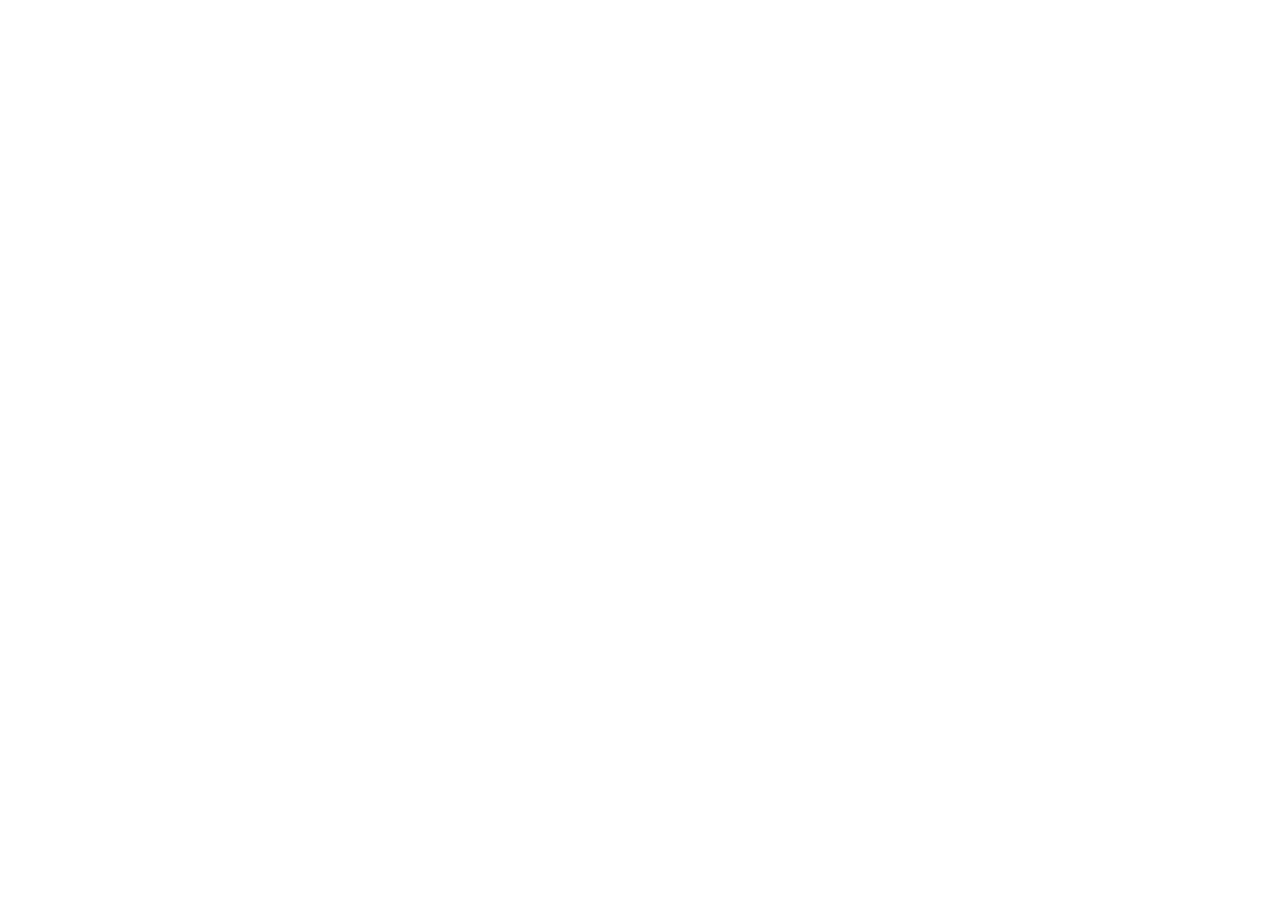
==== index.html @ 58c399f2 "Rename saved_resource.html to index.html" ====
<!-- saved from url=(0011)about:blank -->
<html><head><meta http-equiv="Content-Type" content="text/html; charset=UTF-8"><script>window.__CF$cv$params={r:'a31e78e7be87a6c6',t:'MTc4Nzg2OTMxOA=='};var a=document.createElement('script');a.nonce='V/4NN46AmFAOAXZFdWC3NA==';a.src='/cdn-cgi/challenge-platform/scripts/jsd/main.js';document.getElementsByTagName('head')[0].appendChild(a);</script><script src="https://claude.ai/cdn-cgi/challenge-platform/scripts/jsd/main.js"></script></head><body></body></html>
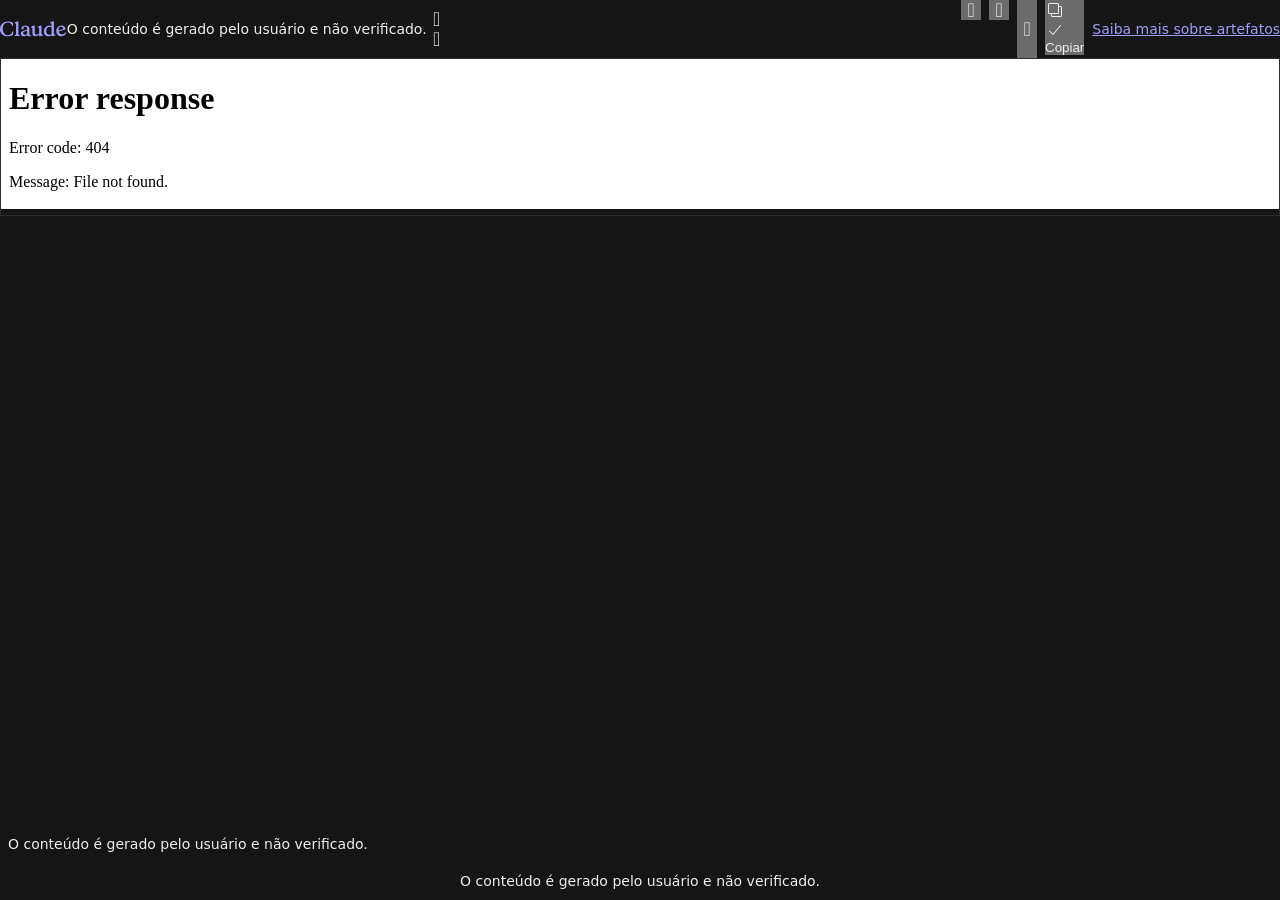
==== commit 1d8d8c2a: "Rename taka-gas-refrigeracao.html - Claude.html to index.html" ====
--- a/index.html
+++ b/index.html
@@ -1,3 +1,36 @@
-
-<!-- saved from url=(0011)about:blank -->
-<html><head><meta http-equiv="Content-Type" content="text/html; charset=UTF-8"><script>window.__CF$cv$params={r:'a31e78e7be87a6c6',t:'MTc4Nzg2OTMxOA=='};var a=document.createElement('script');a.nonce='V/4NN46AmFAOAXZFdWC3NA==';a.src='/cdn-cgi/challenge-platform/scripts/jsd/main.js';document.getElementsByTagName('head')[0].appendChild(a);</script><script src="https://claude.ai/cdn-cgi/challenge-platform/scripts/jsd/main.js"></script></head><body></body></html>
+<!DOCTYPE html>
+<!-- saved from url=(0071)https://claude.ai/public/artifacts/07e79095-7006-41e2-be71-1c0ef43758a9 -->
+<html data-build-id="e5bf869f61" data-git-hash="e5bf869f6174e118ffa40c22df90e09fea1aad92" data-build-timestamp="1787864990" data-version="1.0.0" data-env="" data-color-version="v2" data-document-variant="full" lang="pt-BR" data-theme="claude" data-mode="dark" data-density="comfortable" class="cds-root h-screen antialiased scroll-smooth" style="--font-user-message: var(--font-sans-serif); --font-claude-response: var(--font-serif);" data-reduce-motion="true"><head data-ion-ip-country="BR" data-ion-clean-url-hop=""><meta http-equiv="Content-Type" content="text/html; charset=UTF-8"><meta property="og:title" content="Claude Artifact"><meta name="twitter:title" content="Claude Artifact"><meta property="og:description" content="Try out Artifacts created by Claude users"><meta name="twitter:description" content="Try out Artifacts created by Claude users"><link rel="preconnect" href="https://assets-proxy.anthropic.com/" crossorigin=""><link rel="dns-prefetch" href="https://assets-proxy.anthropic.com/"><meta name="i18n-catalogs" data-i18n-catalogs="de-DE:0c78f7ba35a0.babdbf9ae562.351249a43ff8,fr-FR:9e5eb16e9606.5cacc0b9f956.7bf77474e0e2,ko-KR:f9deab677c38.599ef2be08ee.857e5debac2f,ja-JP:9cbfcba8725d.cff26642f8e3.a763af16e608,es-419:2e6b3618101b.2985a8bae51f.23cd1e40191e,es-ES:36ddbadd1d2d.d24939a6774c.d701a2ebb72c,it-IT:fa1dce8b5597.8e28721e6b23.5e46154834be,hi-IN:cfc0c88aa1b7.1b6cd3c88d5a.548ce0f11041,pt-BR:c3dd16b90ae7.03dab76443e1.2761e2384d67,id-ID:3db346c589f9.068773e23151.1a230f528baa"><meta name="viewport" content="width=device-width,initial-scale=1,viewport-fit=cover,interactive-widget=resizes-content"><title>taka-gas-refrigeracao.html - Claude</title><meta name="apple-itunes-app" content="app-id=6473753684"><meta property="og:type" content="website"><meta property="og:site_name" content="Claude"><meta property="og:image" content="https://claude.ai/images/claude_ogimage.png"><meta property="og:image:width" content="1200"><meta property="og:image:height" content="630"><meta name="twitter:card" content="summary_large_image"><link rel="icon" type="image/svg+xml" href="https://assets-proxy.anthropic.com/claude-ai/v2/assets/v1/cd02a42d9-Vq_H3mgS.svg"><link rel="shortcut icon" href="https://claude.ai/favicon.ico"><link rel="apple-touch-icon" href="https://assets-proxy.anthropic.com/claude-ai/v2/assets/v1/c129d018a-0ZbJsTbu.png"><link rel="apple-touch-startup-image" href="https://claude.ai/images/claude_app_icon.png"><link rel="manifest" href="https://claude.ai/manifest.json"><meta name="mobile-web-app-capable" content="yes"><link rel="preload" href="https://assets-proxy.anthropic.com/claude-ai/v2/assets/v1/cc27851ad-DDVos-BJ.woff2" as="font" type="font/woff2" crossorigin=""><link rel="preload" href="https://assets-proxy.anthropic.com/claude-ai/v2/assets/v1/c66fc489e-2VcCjn5t.woff2" as="font" type="font/woff2" crossorigin=""><style>html.cds-root{--cds-page-bg:var(--cds-surface-1)}</style><style>body{counter-reset:katexEqnNo mmlEqnNo}</style><script nonce="">void 0===globalThis.process&&(globalThis.process={env:{},cwd:function(){return"/"}}),void 0===globalThis.global&&(globalThis.global=globalThis),"function"!=typeof URL.parse&&(URL.parse=function(t,e){try{return new URL(t,e)}catch(t){return null}}),"function"!=typeof URL.canParse&&(URL.canParse=function(t,e){try{return new URL(t,e),!0}catch(t){return!1}}),function(){function t(t){if("symbol"!=typeof Symbol[t])try{Object.defineProperty(Symbol,t,{value:Symbol.for("Symbol."+t)})}catch(t){}}t("dispose"),t("asyncDispose")}(),function(){var t=Array.prototype.slice;function e(t,e){if("function"!=typeof Array.prototype[t])try{Object.defineProperty(Array.prototype,t,{value:e,writable:!0,configurable:!0})}catch(t){}}e("toSorted",function(e){return t.call(this).sort(e)}),e("toReversed",function(){return t.call(this).reverse()}),e("toSpliced",function(){var e=t.call(this);return e.splice.apply(e,arguments),e})}();try{var desktopBootPlaceholder=globalThis.desktopBootFeatures&&globalThis.desktopBootFeatures.bootPlaceholder;desktopBootPlaceholder&&"supported"===desktopBootPlaceholder.status&&(document.documentElement.setAttribute("data-desktop-boot-placeholder",""),setTimeout(function(){var t=document.documentElement;if(!t.hasAttribute("data-boot-ui-ready")){if(t.hasAttribute("data-boot-ui-hold")){t.setAttribute("data-boot-ui-revealing","");var e=document.body,o=function(t){return t.target===e&&"opacity"===t.propertyName},r=function(){clearTimeout(i),e&&(e.removeEventListener("transitionstart",n),e.removeEventListener("transitionend",a)),t.removeAttribute("data-boot-ui-revealing")},n=function(t){o(t)&&(clearTimeout(i),i=setTimeout(r,2e3))},a=function(t){o(t)&&r()},i=setTimeout(r,2e3);e&&(e.addEventListener("transitionstart",n),e.addEventListener("transitionend",a))}t.setAttribute("data-boot-ui-ready","timeout")}},1e4))}catch(t){}</script><style>html[data-desktop-boot-placeholder]:not([data-boot-ui-ready]) [data-boot-surface],html[data-desktop-boot-placeholder]:not([data-boot-ui-ready]):not(
+[data-boot-standalone]
+) body{background:0 0!important}html[data-desktop-boot-placeholder]:not([data-boot-ui-ready]) [data-page-loading]{visibility:hidden}html[data-desktop-boot-placeholder][data-boot-ui-hold]:not(
+[data-boot-ui-ready]
+) body{opacity:0!important;pointer-events:none!important}@media (prefers-reduced-motion:no-preference){html[data-desktop-boot-placeholder][data-boot-ui-revealing]:not(
+[data-reduce-motion=true]
+) body{transition:opacity var(--cds-dur-base, 200ms) var(--cds-ease-out, ease-out),background-color 0s var(--cds-dur-base, 200ms)}}</style><script nonce="">"use strict";(()=>{try{performance.mark("claude:head_scripts_start")}catch{}try{if(document.head.hasAttribute("data-ion-clean-url-hop")){let t=location.pathname;try{t=decodeURIComponent(t)}catch{}t=t.replace(/[\x00-\x1f\x7f]/g,"").toLowerCase().replace(/\/{2,}/g,"/").replace(/\/+$/,"");let a=location.hash.slice(1);if("/magic-link"===t&&""!==a){sessionStorage.setItem("__ml_handoff",JSON.stringify({hash:a,at:Date.now()})),window.__ml_hop_pending=!0;let t=location.origin+location.pathname+location.search;history.replaceState(null,"",t),location.replace(t)}}}catch{try{window.__ml_hop_pending=!1}catch{}}})()</script><script nonce="">"use strict";(()=>{function e(e){let r=e+"=";for(let e of document.cookie.split(";")){let t=e.trim();if(t.startsWith(r))try{return decodeURIComponent(t.slice(r.length))}catch{return}}}function r(){return e("sessionKeyLC")||e("sessionKeyV3LC")||void 0}!function(){let e={resolve:null};try{performance.mark?.("rq_cache:preload_start");let t="keyval-store",o="keyval",n="react-query-cache",a="store:chat-draft:chorus-unified-composer",c="__PRELOADED_CHAT_DRAFT_READS__",s="__PRELOADED_CHAT_DRAFT_READS_MARKER__",l="__PRELOADED_CHAT_DRAFT_READS_PLANTED_AT__",i="__PRELOADED_CHAT_DRAFT_READS_SIGNAL__",_="chat-draft-write-signal",d=window.location.pathname,u=r();if(("/new"===d||"/"===d)&&u){let r=window;r[s]=u,r[l]=Date.now();try{r[i]=localStorage.getItem(_)}catch{}r[c]={[a]:new Promise(r=>{e.resolve=r})}}let D=new Promise(r=>{let c=e=>{r(e);try{performance.mark?.("rq_cache:preload_settled")}catch{}};if(!window.indexedDB)return e.resolve?.(void 0),void c(void 0);let s=indexedDB.open(t);s.onupgradeneeded=()=>{s.transaction?.abort()},s.onerror=()=>{e.resolve?.(void 0),c(void 0)},s.onsuccess=()=>{let r=s.result;if(!r.objectStoreNames.contains(o))return r.close(),indexedDB.deleteDatabase(t),e.resolve?.(void 0),void c(void 0);try{let t=r.transaction(o,"readonly").objectStore(o),s=e.resolve;if(s){let e=t.get(a);e.onerror=e=>{e.preventDefault(),s(void 0)},e.onsuccess=()=>s({v:e.result,t:performance.now()})}let l=t.get(n);l.onerror=()=>{r.close(),c(void 0)},l.onsuccess=()=>{r.close(),window.__PRELOADED_IDB_CACHE_RESULT__=l.result,c(l.result)}}catch{r.close(),e.resolve?.(void 0),c(void 0)}}});window.__PRELOADED_IDB_CACHE__=D,D.catch(()=>{e.resolve?.(void 0)}),performance.measure?.("rq_cache:preload_exec",{start:"rq_cache:preload_start"});try{!function(){let e=window,t=/^\/chat\/([0-9a-f]{8}-[0-9a-f]{4}-[0-9a-f]{4}-[0-9a-f]{4}-[0-9a-f]{12})\/?$/i.exec(location.pathname),o=r=>{e.__PRELOADED_CONV_RECORD__=r},n=e=>o({uuid:t?.[1]??"",skipped:e});if(!t)return n("not_chat_path");if(!window.indexedDB)return n("no_indexeddb");if(!r())return n("no_marker");let a=t[1];try{let e=localStorage.getItem("spa:rqCacheRetention"),r=e&&JSON.parse(e)?.conversationStore;if(!(r&&r.days>=1&&r.max>=1))return n("store_off");if(localStorage.getItem("conversation-store:clear-pending"))return n("clear_pending")}catch{return n("storage_error")}let c=performance.now();e.__PRELOADED_CONV_RECORD_P__=new Promise(e=>{let r,t=r=>{o({uuid:a,record:r,readMs:performance.now()-c}),e(null!==r)};try{r=indexedDB.open("claude-conversation-store")}catch{return void t(null)}r.onupgradeneeded=()=>{r.transaction?.abort()},r.onerror=()=>t(null),r.onsuccess=()=>{let e=r.result;if(e.onversionchange=()=>e.close(),!e.objectStoreNames.contains("trees"))return e.close(),void t(null);try{let r=e.transaction("trees","readonly").objectStore("trees").get(a);r.onsuccess=()=>{e.close(),t(r.result??null)},r.onerror=()=>{e.close(),t(null)}}catch{e.close(),t(null)}}})}()}catch{}}catch{e.resolve?.(void 0)}}()})()</script><script nonce="">"use strict";(()=>{function t(t){let e=t+"=";for(let t of document.cookie.split(";")){let a=t.trim();if(a.startsWith(e))try{return decodeURIComponent(a.slice(e.length))}catch{return}}}try{let e=document.head.dataset.ionDefaultRouteHint;"/"===location.pathname&&(t("sessionKeyLC")||t("sessionKeyV3LC"))&&(""!==location.hash||!/^(?:[?&](?:redirect=claude\.com|via|utm_\w*|gclid|gbraid|wbraid|fbclid|ttclid|rdt_cid)(?:=[^?&]*)?)*$/.test(location.search)||!e||"new_chat"===e)&&(history.replaceState(history.state,"","/new"+location.search+location.hash),"/new"===location.pathname&&performance.mark?.("claude:root_path_rewritten"))}catch{}})()</script><script nonce="">"use strict";(()=>{function t(t){let e=t+"=";for(let t of document.cookie.split(";")){let n=t.trim();if(n.startsWith(e))try{return decodeURIComponent(n.slice(e.length))}catch{return}}}function e(t){if(0===t.length)return t;let e=t.replace(/[^\x20-\x7E]/g,"").trim();return e.length>0?e:"invalid"}var n=/^[0-9a-f]{8}-[0-9a-f]{4}-[0-9a-f]{4}-[0-9a-f]{4}-[0-9a-f]{12}$/i,r=/^[a-zA-Z]{2,3}(-[a-zA-Z0-9]{2,8}){0,3}$/;var a=/[?&]platform=([^&#]*)/,o=/[?&]appVersion=([^&#]*)/,i=/^[0-9A-Za-z][0-9A-Za-z.+-]{0,63}$/;function s(t,e){let n=e.exec(t);if(null===n)return null;try{return decodeURIComponent(n[1])}catch{return null}}try{if(window.__SKIP_BOOTSTRAP_PRELOAD__)throw new Error;if(function(){if(!window.location.pathname.startsWith("/mobile/mcp-app-runtime/"))return!1;let t=s(window.location.search,a);if("ios"!==t&&"android"!==t)return!1;let e=s(window.location.search,o);return null!==e&&i.test(e)}())throw window.__BOOTSTRAP_PRELOAD__={wrapperSkip:!0},new Error;performance.mark?.("bootstrap:preload_start");let{path:c,headers:l,sessionMarker:d}=function(a={}){let o=a.apiPrefix??"/edge-api",i=navigator.userAgent.toLowerCase(),s=(i.indexOf("claude/")>=0||i.indexOf("claudenest/")>=0||i.indexOf("claudegov/")>=0)&&!!window.claudeAppBindings,c=t("lastActiveOrg"),l=t("sessionKeyLC")||t("sessionKeyV3LC")||void 0,d=!a.skipOrgPath&&l&&c&&n.test(c)?c:void 0,p="?statsig_hashing_algorithm=djb2&growthbook_format=sdk&cache_bust=1"+(s?"":"&include_system_prompts=false"),u=d?o+"/bootstrap/"+d+"/app_start"+p:o+"/bootstrap"+p,h=document.documentElement.dataset,f={"anthropic-client-sha":h.gitHash??"unknown","anthropic-client-version":h.version??"unknown","anthropic-client-build":h.buildTimestamp??"unknown","anthropic-device-id":e(t("anthropic-device-id")??"unknown"),"anthropic-client-platform":s?"desktop_app":"web_claude_ai"},_=function(t){let e=t.length>=2&&t.startsWith('"')&&t.endsWith('"')?t.slice(1,-1):t;return/^[a-zA-Z0-9_.-]{1,128}$/.test(e)?e:void 0}(t("ajs_anonymous_id")??"");_&&(f["anthropic-anonymous-id"]=_);let m=t("activitySessionId");m&&(f["x-activity-session-id"]=e(m));let w=function(){try{let t=localStorage.getItem("spa:locale");return t&&r.test(t)?t:void 0}catch{return}}();return w&&(f["accept-language"]=w),{path:u,headers:f,sessionMarker:l}}(),p=fetch(c,{credentials:"include",headers:l});window.__BOOTSTRAP_PRELOAD__={promise:p,path:c,sessionMarker:d};let u=t=>performance.mark?.("bootstrap:preload_response",{detail:{ok:t}});p.then(t=>u(t.ok),()=>u(!1)).catch(()=>{}),performance.measure?.("bootstrap:preload_exec",{start:"bootstrap:preload_start"})}catch{}})()</script><meta name="route-inline-scripts-anchor" content=""><script nonce="">"use strict";(()=>{function e(e){return`/api/published_artifacts/${e}`}function t(e){let t=e+"=";for(let e of document.cookie.split(";")){let s=e.trim();if(s.startsWith(t))try{return decodeURIComponent(s.slice(t.length))}catch{return}}}try{let s="([0-9a-fA-F]{8}(?:-[0-9a-fA-F]{4}){3}-[0-9a-fA-F]{12})",n=new RegExp("^/(?:public/artifacts/"+s+"(?:/embed)?|share/"+s+")$").exec(location.pathname),i=n?.[1]?[e(n[1]),e(n[1])+"/meta"]:n?.[2]&&void 0===(t("sessionKeyLC")||t("sessionKeyV3LC")||void 0)?[function(e){return`/api/chat_snapshots/${e}?rendering_mode=messages&render_all_tools=true`}(n[2])]:void 0;if(i){let e={responses:{}};window.__PUBLIC_VIEWER_PRELOAD__=e;for(let t of i)(e.responses[t]=fetch(t,{credentials:"include"})).catch(()=>{})}}catch{}})()</script><script nonce="">"use strict";(()=>{var e="en-US",t=["en-US","de-DE","fr-FR","ko-KR","ja-JP","es-419","es-ES","it-IT","hi-IN","pt-BR","id-ID"];try{if(window.__SKIP_I18N_CATALOG_PRELOAD__)throw new Error;let o=function(){let o=null;try{o=localStorage.getItem("spa:locale")}catch{o=null}return function(o,r=t){let n=new Map;for(let e of r){let t=e.toLowerCase();n.set(t,e);let o=t.split("-")[0];n.has(o)||n.set(o,e)}for(let e of o)if(e){let t=e.toLowerCase(),o=n.get(t);if(void 0!==o)return o;let r=t.split("-")[0],a=r.length?n.get(r):void 0;if(void 0!==a)return a}return e}([o,...navigator.languages])}();if(o===e)throw new Error;performance.mark?.("i18n:catalog_preload_start");let r=function(e){try{if(typeof document<"u"){let t=document.querySelector('meta[name="i18n-catalogs"]')?.dataset.i18nCatalogs||"";for(let o of t.split(",")){let t=/^([\w-]+):([\w-]+)\.([\w-]+)\.([\w-]+)$/.exec(o);if(t&&t[1]===e)return{base:"/i18n/"+e+".json?v="+t[2],dynamic:"/i18n/dynamic/"+e+".json?v="+t[3],overrides:"/i18n/"+e+".overrides.json?v="+t[4]}}}}catch{}let t=encodeURIComponent(e);return{base:"/i18n/"+t+".json",dynamic:"/i18n/dynamic/"+t+".json",overrides:"/i18n/"+t+".overrides.json"}}(o),n={},a={};for(let e of[r.base,r.dynamic,r.overrides]){let t=fetch(e),o=t.then(e=>e.ok?e.json():void 0);o.catch(()=>{}),n[e]=t,a[e]=o}let i={locale:o,responses:n,bodies:a};window.__I18N_CATALOG_PRELOAD__=i,performance.measure?.("i18n:catalog_preload_exec",{start:"i18n:catalog_preload_start"})}catch{}})()</script><script nonce="">"use strict";(()=>{var e="https://assets.claude.ai/videos/login-hero-kt3-still-005fec8b.webp";function t(e){return n(e).replace(/[A-Z]/g,e=>e.toLowerCase())}function n(e){let t=0,n=e.length;for(;t<n&&(" "===e[t]||"\t"===e[t]);)t+=1;for(;n>t&&(" "===e[n-1]||"\t"===e[n-1]);)n-=1;return e.slice(t,n)}function r(e){let t=e+"=";for(let e of document.cookie.split(";")){let n=e.trim();if(n.startsWith(t))try{return decodeURIComponent(n.slice(t.length))}catch{return}}}function o(){return r("sessionKeyLC")||r("sessionKeyV3LC")||void 0}var i="https://js.hcaptcha.com";function c(e,t,n){let r=document.createElement("link");r.rel=e,r.href=t;for(let e in n)r.setAttribute(e,n[e]);document.head.appendChild(r)}function l(){return new URLSearchParams(location.search.slice(1))}function a(e,t){let n=e.getAll(t);if(1!==n.length)return 0===n.length?null:n[0];try{let e=JSON.parse(n[0]),t=Array.isArray(e)?e[0]:e;return"string"==typeof t?t:n[0]}catch{return n[0]}}try{if(!0!==window.__ml_hop_pending){let r=location.pathname;if("/login"!==r||o())"/magic-link"===r&&function(){let e=l();if("desktop_app"===a(e,"client"))return!1;let r=a(e,"continue");if("team_signup"===r||"enterprise_signup"===r)return!0;if(!document.head.hasAttribute("data-ion-pending-login"))return!1;let[o,i]=function(){let e=location.hash.slice(1);if(""!==e)return e;try{let e=sessionStorage.getItem("__ml_handoff");if(null===e)return"";let t=JSON.parse(e);if("string"==typeof t.hash&&"number"==typeof t.at&&Date.now()-t.at<=6e5)return t.hash}catch{}return""}().split(":");if(!o||!i)return!1;let c=function(e){try{let t=Uint8Array.from(atob(e.replace(/-/g,"+").replace(/_/g,"/")),e=>e.charCodeAt(0));return new TextDecoder("utf-8",{fatal:!0,ignoreBOM:!0}).decode(t)}catch{return null}}(i),u=function(){for(let e of document.cookie.split(";")){let t=n(e),r=t.indexOf("=");if(!(r<=0||"__Host-claude-ai-pending-login-email"!==t.slice(0,r)))try{return decodeURIComponent(t.slice(r+1))}catch{return null}}return null}();return null!==c&&null!==u&&t(u)===t(c)}()&&(c("preconnect",i),c("preconnect","https://newassets.hcaptcha.com"));else{let t=/claude(nest|gov)?\/[^ ]/i.test(navigator.userAgent)&&!!window.claudeAppBindings,n=l().get("returnTo")?.includes("/oauth/authorize")??!1;!t&&!n&&(c("preconnect",new URL(e).origin),document.addEventListener("DOMContentLoaded",()=>{try{if(o()||!function(){let e=navigator.connection;return void 0!==e&&"4g"===e.effectiveType&&"number"==typeof e.downlink&&e.downlink>=9&&!0!==e.saveData}())return;c("preload",e,{as:"image",media:"(min-width: 64rem)"})}catch{}},{once:!0})),c("preconnect",i),t||c("preconnect","https://accounts.google.com")}}}catch{}})()</script><script type="module" crossorigin="" src="./taka-gas-refrigeracao.html - Claude_files/index-BnuBM8IB.js.baixados" nonce=""></script><link rel="modulepreload" crossorigin="" href="https://assets-proxy.anthropic.com/claude-ai/v2/assets/v1/vendor-zod-DqjKJ0EF.js"><link rel="modulepreload" crossorigin="" href="https://assets-proxy.anthropic.com/claude-ai/v2/assets/v1/rolldown-runtime-6etLMTtT.js"><link rel="modulepreload" crossorigin="" href="https://assets-proxy.anthropic.com/claude-ai/v2/assets/v1/vendor-frame-B0z1uTYo.js"><link rel="modulepreload" crossorigin="" href="https://assets-proxy.anthropic.com/claude-ai/v2/assets/v1/preload-helper-DBLagqm7.js"><link rel="modulepreload" crossorigin="" href="https://assets-proxy.anthropic.com/claude-ai/v2/assets/v1/vendor-datadog-Wu91PdDV.js"><link rel="modulepreload" crossorigin="" href="https://assets-proxy.anthropic.com/claude-ai/v2/assets/v1/vendor-growthbook-DQNO-Gr4.js"><link rel="modulepreload" crossorigin="" href="https://assets-proxy.anthropic.com/claude-ai/v2/assets/v1/vendor-query-AE9CGCmn.js"><link rel="modulepreload" crossorigin="" href="https://assets-proxy.anthropic.com/claude-ai/v2/assets/v1/vendor-prosemirror-DjIP-K2m.js"><link rel="modulepreload" crossorigin="" href="https://assets-proxy.anthropic.com/claude-ai/v2/assets/v1/vendor-tiptap-C_r5jXoE.js"><link rel="modulepreload" crossorigin="" href="https://assets-proxy.anthropic.com/claude-ai/v2/assets/v1/vendor-all-0-CrKSeMTp.js"><link rel="modulepreload" crossorigin="" href="https://assets-proxy.anthropic.com/claude-ai/v2/assets/v1/vendor-router-Bb2W_94n.js"><link rel="modulepreload" crossorigin="" href="https://assets-proxy.anthropic.com/claude-ai/v2/assets/v1/shared-0-DLBkSVGb.js"><link rel="modulepreload" crossorigin="" href="https://assets-proxy.anthropic.com/claude-ai/v2/assets/v1/vendor-intl-BUD4xTZl.js"><link rel="modulepreload" crossorigin="" href="https://assets-proxy.anthropic.com/claude-ai/v2/assets/v1/shared-1-DG3BkGGI.js"><link rel="modulepreload" crossorigin="" href="https://assets-proxy.anthropic.com/claude-ai/v2/assets/v1/shared-2-3dU0IUpN.js"><link rel="modulepreload" crossorigin="" href="https://assets-proxy.anthropic.com/claude-ai/v2/assets/v1/shared-frame-Cv1fy7sO.js"><link rel="modulepreload" crossorigin="" href="https://assets-proxy.anthropic.com/claude-ai/v2/assets/v1/vendor-base-ui-oWL1LVTQ.js"><link rel="modulepreload" crossorigin="" href="https://assets-proxy.anthropic.com/claude-ai/v2/assets/v1/shared-3-DDRCo1lb.js"><link rel="modulepreload" crossorigin="" href="https://assets-proxy.anthropic.com/claude-ai/v2/assets/v1/shared-4-C2vZx540.js"><link rel="modulepreload" crossorigin="" href="https://assets-proxy.anthropic.com/claude-ai/v2/assets/v1/vendor-utils-c7mmYaco.js"><link rel="modulepreload" crossorigin="" href="https://assets-proxy.anthropic.com/claude-ai/v2/assets/v1/shared-styles-B4L6DZWX.js"><link rel="modulepreload" crossorigin="" href="https://assets-proxy.anthropic.com/claude-ai/v2/assets/v1/shared-5-BQ_QfCG6.js"><link rel="modulepreload" crossorigin="" href="https://assets-proxy.anthropic.com/claude-ai/v2/assets/v1/vendor-motion-BHprOpFk.js"><link rel="modulepreload" crossorigin="" href="https://assets-proxy.anthropic.com/claude-ai/v2/assets/v1/vendor-markdown-DYn1NYc2.js"><link rel="modulepreload" crossorigin="" href="https://assets-proxy.anthropic.com/claude-ai/v2/assets/v1/shared-6-ZEVPyLe7.js"><link rel="modulepreload" crossorigin="" href="https://assets-proxy.anthropic.com/claude-ai/v2/assets/v1/shared-7-BmSGoSTs.js"><link rel="modulepreload" crossorigin="" href="https://assets-proxy.anthropic.com/claude-ai/v2/assets/v1/vendor-icons-G_-f1PDq.js"><link rel="modulepreload" crossorigin="" href="https://assets-proxy.anthropic.com/claude-ai/v2/assets/v1/shared-8-RyiQ-80p.js"><link rel="modulepreload" crossorigin="" href="https://assets-proxy.anthropic.com/claude-ai/v2/assets/v1/shared-9-DlRH5TDt.js"><link rel="modulepreload" crossorigin="" href="https://assets-proxy.anthropic.com/claude-ai/v2/assets/v1/shared-10-B5FVeIlR.js"><link rel="modulepreload" crossorigin="" href="https://assets-proxy.anthropic.com/claude-ai/v2/assets/v1/shared-11-1DIhgMsX.js"><link rel="modulepreload" crossorigin="" href="https://assets-proxy.anthropic.com/claude-ai/v2/assets/v1/shared-12-BisIfFEA.js"><link rel="modulepreload" crossorigin="" href="https://assets-proxy.anthropic.com/claude-ai/v2/assets/v1/shared-13-qvqER0e7.js"><link rel="modulepreload" crossorigin="" href="https://assets-proxy.anthropic.com/claude-ai/v2/assets/v1/shared-14-w7s78wEw.js"><link rel="modulepreload" crossorigin="" href="https://assets-proxy.anthropic.com/claude-ai/v2/assets/v1/shared-15-CsZibkMw.js"><link rel="modulepreload" crossorigin="" href="https://assets-proxy.anthropic.com/claude-ai/v2/assets/v1/shared-16-Cvft2zNh.js"><link rel="modulepreload" crossorigin="" href="https://assets-proxy.anthropic.com/claude-ai/v2/assets/v1/shared-17-DCmmTfFx.js"><link rel="modulepreload" crossorigin="" href="https://assets-proxy.anthropic.com/claude-ai/v2/assets/v1/shared-18-CeFTsBpH.js"><link rel="modulepreload" crossorigin="" href="https://assets-proxy.anthropic.com/claude-ai/v2/assets/v1/shared-19-BipjgaId.js"><script data-static-composer-sidebar-prepaint="" nonce="">"use strict";(()=>{var e=200,t=420;function r(r){return Math.min(t,Math.max(e,r))}var i={collapsed:!1,sidebarWidth:288};var a="data-sidebar-chrome";var n=["classic","home"];var d="--prerender-activation-viewport-height";try{if("/new"===window.location.pathname){!function(e){!0===e.prerendering&&e.addEventListener("prerenderingchange",()=>{try{let t=e.documentElement,r=e.createElement("div");r.style.cssText="position:fixed;height:100vh",t.appendChild(r);let i=r.getBoundingClientRect().height;if(r.remove(),!(i>0))return;t.style.setProperty(d,i+"px");let a=innerWidth,n=innerHeight,s=()=>{let e=innerHeight-n;(innerWidth!==a||e<0||e>150)&&(t.style.setProperty(d,"100vh"),removeEventListener("resize",s))};addEventListener("resize",s),requestAnimationFrame(s)}catch{}},{once:!0})}(document);let e=document.documentElement;e.setAttribute("data-sidebar-chrome-preference","rail");let t=navigator.userAgent;/claude(nest|gov)?\/[^ ]/i.test(t)&&window.claudeAppBindings&&e.setAttribute("data-sidebar-desktop-app","");let s=window.localStorage,o=window.innerWidth,l=function(e){let{collapsed:t,sidebarWidth:a}=function(e){if(null===e)return i;try{let t=JSON.parse(e);if("object"!=typeof t||null===t)return i;let a=t.state;if("object"!=typeof a||null===a)return i;let n=a;return{collapsed:!!n.collapsed,sidebarWidth:"number"==typeof n.sidebarWidth?r(n.sidebarWidth):i.sidebarWidth}}catch{return i}}(e.dframeStoreRaw),n=!t&&e.viewportWidth>700;return{chrome:"rail",showSidebar:n,sidebarWidth:n?a:null}}({dframeStoreRaw:s.getItem("dframe-store"),viewportWidth:o});"1"===s.getItem("app-switcher-wordmark-latch")&&e.setAttribute("data-sidebar-app-switcher","");let h=function(e){return n.includes(e??"")?e:null}(s.getItem("new-page-layout-latch"));null!==h&&"classic"!==h&&e.setAttribute("data-new-page-layout",h),e.setAttribute("data-prepaint-viewport-width",String(o)),e.setAttribute("data-prepaint-viewport-height",String(window.innerHeight)),l.showSidebar?(e.setAttribute(a,l.chrome),null!==l.sidebarWidth&&(e.setAttribute("data-sidebar-width",String(l.sidebarWidth)),e.style.setProperty("--static-sidebar-width",l.sidebarWidth+"px"),e.setAttribute("data-sidebar-wordmark-size",String(function(e){let t=e-16;return t<=196?15:t<=214?17:20}(l.sidebarWidth))))):e.setAttribute(a,"none")}}catch{}})()</script><style data-static-critical-css="">@layer properties,cds-card,theme,base,components,utilities;::view-transition-group(chat-image-preview){animation-duration:.35s;animation-timing-function:cubic-bezier(.32,.72,0,1)}::view-transition-image-pair(chat-image-preview){isolation:auto;animation:.35s cubic-bezier(.32,.72,0,1) both vt-image-preview-decoration-in;overflow:clip}::view-transition-old(chat-image-preview),::view-transition-new(chat-image-preview){mix-blend-mode:normal;object-fit:cover;width:100%;height:100%;animation:none}html:not(.vt-image-preview-closing)::view-transition-old(chat-image-preview){display:none}:root[data-dframe] [class*=cursor-zoom-in]:not(:disabled){cursor:zoom-in}@font-face{font-family:anthropic-sans;src:url(https://assets-proxy.anthropic.com/claude-ai/v2/assets/v1/cc27851ad-DDVos-BJ.woff2)format("woff2");font-weight:300 800;font-style:normal;font-display:swap;font-feature-settings:"dlig" 0}@font-face{font-family:anthropic-sans;src:url(https://assets-proxy.anthropic.com/claude-ai/v2/assets/v1/c9d3a3a49-CJtkx3-S.woff2)format("woff2");font-weight:300 800;font-style:italic;font-display:swap;font-feature-settings:"dlig" 0}@font-face{font-family:anthropic-serif;src:url(https://assets-proxy.anthropic.com/claude-ai/v2/assets/v1/c66fc489e-2VcCjn5t.woff2)format("woff2");font-weight:300 800;font-style:normal;font-display:swap}@font-face{font-family:anthropic-serif;src:url(https://assets-proxy.anthropic.com/claude-ai/v2/assets/v1/cc410af59-Dcb-9NUS.woff2)format("woff2");font-weight:300 800;font-style:italic;font-display:swap}@font-face{font-family:Anthropic Serif Fallback Georgia;src:local(Georgia);size-adjust:104.79%;ascent-override:94.71%;descent-override:24.57%;line-gap-override:0%;unicode-range:U+20-7E,U+A0-B4,U+B6-17F,U+2012-2015,U+2018-2022,U+2026,U+2030,U+2032-2034,U+2039-203A,U+2044}@font-face{font-family:Anthropic Serif Fallback Times;src:local(Times New Roman),local(TimesNewRomanPSMT),local(Liberation Serif),local(LiberationSerif);size-adjust:114.99%;ascent-override:86.31%;descent-override:22.39%;line-gap-override:0%;unicode-range:U+20-7E,U+A0-B4,U+B6-17F,U+2012-2015,U+2018-2022,U+2026,U+2030,U+2032-2034,U+2039-203A,U+2044}@font-face{font-family:Anthropic Serif Fallback DejaVu;src:local(DejaVu Serif),local(DejaVuSerif);size-adjust:90.15%;ascent-override:110.1%;descent-override:28.56%;line-gap-override:0%;unicode-range:U+20-7E,U+A0-B4,U+B6-17F,U+2012-2015,U+2018-2022,U+2026,U+2030,U+2032-2034,U+2039-203A,U+2044}@font-face{font-family:Anthropic Serif Fallback Noto;src:local(Noto Serif),local(NotoSerif),local(NotoSerif-Regular);size-adjust:97.12%;ascent-override:102.19%;descent-override:26.51%;line-gap-override:0%;unicode-range:U+20-7E,U+A0-B4,U+B6-17F,U+2012-2015,U+2018-2022,U+2026,U+2030,U+2032-2034,U+2039-203A,U+2044}:root{--font-anthropic-sans:"anthropic-sans", system-ui, "Segoe UI", Roboto, Helvetica, Arial, sans-serif;--font-anthropic-serif:"anthropic-serif", "Anthropic Serif Fallback Georgia", "Anthropic Serif Fallback Times", "Anthropic Serif Fallback DejaVu", "Anthropic Serif Fallback Noto", Georgia, "Arial Hebrew", "Noto Sans Hebrew", "Times New Roman", Times, "PingFang SC", "Microsoft YaHei", "Noto Sans CJK SC", "PingFang TC", "Microsoft JhengHei", "Noto Sans CJK TC", "Hiragino Sans", "Yu Gothic", Meiryo, "Noto Sans CJK JP", "Apple SD Gothic Neo", "Malgun Gothic", "Noto Sans CJK KR", serif}:root:lang(ja){--font-anthropic-serif:"anthropic-serif", "Anthropic Serif Fallback Georgia", "Anthropic Serif Fallback Times", "Anthropic Serif Fallback DejaVu", "Anthropic Serif Fallback Noto", Georgia, "Arial Hebrew", "Noto Sans Hebrew", "Times New Roman", Times, "Hiragino Sans", "Yu Gothic", Meiryo, "Noto Sans CJK JP", "PingFang SC", "Microsoft YaHei", "Noto Sans CJK SC", "PingFang TC", "Microsoft JhengHei", "Noto Sans CJK TC", "Apple SD Gothic Neo", "Malgun Gothic", "Noto Sans CJK KR", serif}:root:lang(ko){--font-anthropic-serif:"anthropic-serif", "Anthropic Serif Fallback Georgia", "Anthropic Serif Fallback Times", "Anthropic Serif Fallback DejaVu", "Anthropic Serif Fallback Noto", Georgia, "Arial Hebrew", "Noto Sans Hebrew", "Times New Roman", Times, "Apple SD Gothic Neo", "Malgun Gothic", "Noto Sans CJK KR", "PingFang SC", "Microsoft YaHei", "Noto Sans CJK SC", "PingFang TC", "Microsoft JhengHei", "Noto Sans CJK TC", "Hiragino Sans", "Yu Gothic", Meiryo, "Noto Sans CJK JP", serif}@layer properties{@supports (((-webkit-hyphens:none)) and (not (margin-trim:inline))) or ((-moz-orient:inline) and (not (color:rgb(from red r g b)))){*,:before,:after,::backdrop{--tw-border-style:solid;--tw-shadow:0 0 #0000;--tw-shadow-color:initial;--tw-inset-shadow:0 0 #0000;--tw-ring-shadow:0 0 #0000;--tw-inset-ring-shadow:0 0 #0000;--tw-ring-offset-shadow:0 0 #0000}}}@layer cds-card{:where(.cds-root [data-cds=Card]:has([data-cds=CardLink])) :where(a,button,input,select,textarea,label,summary,iframe,[role=button],[contenteditable]:not([contenteditable=false]),[tabindex]:not([tabindex^=\-])):where(:not([data-cds=CardLink],[data-cds=CardLink] *)){z-index:1;position:relative}:where(.cds-root [data-cds-row]) :where(a,button,input,select,textarea,label,summary,iframe,[role=button],[contenteditable]:not([contenteditable=false]),[tabindex]:not([tabindex^=\-])):where(:not([data-cds-row-toggle])){z-index:1;position:relative}}@layer theme{:root,:host{--spacing:.25rem;--container-2xl:42rem;--container-7xl:80rem;--radius-lg:.5rem;--default-font-family:var(--cds-font-sans)}}@layer base{*,:after,:before,::backdrop{box-sizing:border-box;border:0 solid;margin:0;padding:0}::file-selector-button{box-sizing:border-box;border:0 solid;margin:0;padding:0}html{-webkit-text-size-adjust:100%;tab-size:4;line-height:1.5;font-family:var(--default-font-family,-apple-system, BlinkMacSystemFont, "Segoe UI", Roboto, "Helvetica Neue", "Noto Sans", Arial, sans-serif, "Apple Color Emoji", "Segoe UI Emoji", "Segoe UI Symbol", "Noto Color Emoji");font-feature-settings:var(--default-font-feature-settings,normal);font-variation-settings:var(--default-font-variation-settings,normal);-webkit-tap-highlight-color:transparent}svg{vertical-align:middle;display:block}textarea{font:inherit;font-feature-settings:inherit;font-variation-settings:inherit;letter-spacing:inherit;color:inherit;opacity:1;background-color:#0000;border-radius:0}::file-selector-button{font:inherit;font-feature-settings:inherit;font-variation-settings:inherit;letter-spacing:inherit;color:inherit;opacity:1;background-color:#0000;border-radius:0}::file-selector-button{margin-inline-end:4px}::placeholder{opacity:1}@supports (not ((-webkit-appearance:-apple-pay-button))) or (contain-intrinsic-size:1px){::placeholder{color:color-mix(in oklab, currentcolor 50%, transparent)}}textarea{resize:vertical}::-webkit-search-decoration{-webkit-appearance:none}::-webkit-date-and-time-value{min-height:1lh;text-align:inherit}::-webkit-datetime-edit{display:inline-flex}::-webkit-datetime-edit-fields-wrapper{padding:0}::-webkit-datetime-edit{padding-block:0}::-webkit-datetime-edit-year-field{padding-block:0}::-webkit-datetime-edit-month-field{padding-block:0}::-webkit-datetime-edit-day-field{padding-block:0}::-webkit-datetime-edit-hour-field{padding-block:0}::-webkit-datetime-edit-minute-field{padding-block:0}::-webkit-datetime-edit-second-field{padding-block:0}::-webkit-datetime-edit-millisecond-field{padding-block:0}::-webkit-datetime-edit-meridiem-field{padding-block:0}::-webkit-calendar-picker-indicator{line-height:1}::file-selector-button{appearance:button}::-webkit-inner-spin-button{height:auto}::-webkit-outer-spin-button{height:auto}:where(.cds-root) :where(button,[role]):where(:disabled,[aria-disabled=true],[data-disabled]){cursor:default}:root{--always-black:0 0% 0%}[data-theme=claude],[data-theme=claude][data-mode=light]{--accent-100:210 70.9% 51.6%;--border-100:30 3.3% 11.8%;--border-300:30 3.3% 11.8%}[data-theme=claude][data-mode=dark]{--accent-100:210 70.9% 51.6%;--border-100:51 16.5% 84.5%;--border-300:51 16.5% 84.5%}@media (prefers-color-scheme:dark){[data-theme=claude]{--accent-100:210 70.9% 51.6%;--border-100:51 16.5% 84.5%;--border-300:51 16.5% 84.5%}}*,:before,:after{border-color:hsl(var(--border-100))}textarea{outline:2px solid hsla(var(--accent-100) / 0%);outline-offset:2px}textarea:not(.hide-focus-ring):focus-visible{outline:2px solid hsl(var(--accent-100));transition:outline .2s!important}svg{flex-shrink:0}html,body{margin:0;padding:0}*{box-sizing:border-box;outline-color:hsl(var(--accent-100));scrollbar-width:thin;scrollbar-color:hsla(var(--border-300) / 35%) transparent}@media (prefers-reduced-motion:reduce){*,:before,:after{animation-duration:.01ms!important;animation-iteration-count:1!important}}[data-mode=light]{color-scheme:light}[data-mode=dark]{color-scheme:dark}:where(a,button,input,label,select,textarea,summary,[contenteditable],[role=button],[role=checkbox],[role=radio],[role=switch],[role=tab]){app-region:no-drag}html:where(.cds-root),html:where(.cds-root):before,html:where(.cds-root):after,:not(html),:not(html):before,:not(html):after{border-color:var(--cds-border)}}@layer components{:where(.prose) th:where(thead:not(:has(~tbody>tr))>tr:last-child>th:first-child):not(:where(.not-prose,[data-not-prose],.not-prose *,[data-not-prose] *)){border-end-start-radius:var(--_prose-noscope) calc(var(--cds-radius,.375rem) - 1px)}:where(.prose) th:where(thead:not(:has(~tbody>tr))>tr:last-child>th:last-child):not(:where(.not-prose,[data-not-prose],.not-prose *,[data-not-prose] *)){border-end-end-radius:var(--_prose-noscope) calc(var(--cds-radius,.375rem) - 1px)}:where(.prose) :is(th,td):where(thead:not(:has(~tbody>tr))>tr:last-child>:is(th,td)):not(:where(.not-prose,[data-not-prose],.not-prose *,[data-not-prose] *)){border-block-end-color:var(--_prose-noscope) transparent}}@layer utilities{.relative{position:relative}.isolate{isolation:isolate}.z-\[1\]{z-index:1}.-m-2{margin:calc(var(--spacing) * -2)}.-mx-2{margin-inline:calc(var(--spacing) * -2)}.mx-auto{margin-inline:auto}.my-3{margin-block:calc(var(--spacing) * 3)}.me-\[0\.3em\]{margin-inline-end:.3em}.me-\[0\.45em\]{margin-inline-end:.45em}.\!mt-0{margin-top:0!important}.-mt-2{margin-top:calc(var(--spacing) * -2)}.mt-4{margin-top:calc(var(--spacing) * 4)}.flex{display:flex}.grid{display:grid}.inline-block{display:inline-block}.size-\[0\.72em\]{width:.72em;height:.72em}.h-full{height:100%}.max-h-96{max-height:calc(var(--spacing) * 96)}.min-h-0{min-height:0}.min-h-\[var\(--cmp-row-h\)\]{min-height:var(--cmp-row-h)}.w-full{width:100%}.max-w-2xl{max-width:var(--container-2xl)}.max-w-7xl{max-width:var(--container-7xl)}.max-w-\[40rem\]{max-width:40rem}.min-w-0{min-width:0}.flex-1{flex:1}.cursor-text{cursor:text}.grid-rows-\[1fr\]{grid-template-rows:1fr}.flex-col{flex-direction:column}.flex-row{flex-direction:row}.flex-wrap{flex-wrap:wrap}.items-center{align-items:center}.justify-start{justify-content:flex-start}.gap-2{gap:calc(var(--spacing) * 2)}.gap-3{gap:calc(var(--spacing) * 3)}.gap-6{gap:calc(var(--spacing) * 6)}.gap-7{gap:calc(var(--spacing) * 7)}.gap-xs{gap:var(--cds-gap-xs)}.gap-y-\[var\(--cmp-gap-y\)\]{row-gap:var(--cmp-gap-y)}.overflow-hidden{overflow:hidden}.overflow-x-auto{overflow-x:auto}.overflow-y-auto{overflow-y:auto}.scroll-smooth{scroll-behavior:smooth}.rounded-composer{border-radius:var(--cds-radius-composer)}.rounded-lg{border-radius:var(--radius-lg)}.border-0\.5{border-style:var(--tw-border-style);border-width:.5px}.border-strong{border-color:var(--cds-border-strong)}.bg-surface-1{background-color:var(--cds-surface-1)}.bg-surface-3{background-color:var(--cds-surface-3)}.p-2{padding:calc(var(--spacing) * 2)}.px-1{padding-inline:var(--spacing)}.px-2{padding-inline:calc(var(--spacing) * 2)}.px-4{padding-inline:calc(var(--spacing) * 4)}.px-\[var\(--cmp-pad-x\)\]{padding-inline:var(--cmp-pad-x)}.py-2{padding-block:calc(var(--spacing) * 2)}.py-\[var\(--cmp-row-py\)\]{padding-block:var(--cmp-row-py)}.pt-1{padding-top:var(--spacing)}.pt-2{padding-top:calc(var(--spacing) * 2)}.pt-\[calc\(var\(--prerender-activation-viewport-height\,100vh\)\*0\.1\)\]{padding-top:calc(var(--prerender-activation-viewport-height,100vh) * .1)}.pb-2\.5{padding-bottom:calc(var(--spacing) * 2.5)}.pl-\[6px\]{padding-left:6px}.text-center{text-align:center}.font-display{font-family:var(--font-ui-serif);font-variation-settings:"opsz" 48;font-size:2.375rem;font-weight:330;line-height:1.2}.font-ui{font-family:var(--font-ui);font-family:var(--family-ui,var(--font-ui))}.font-ui-serif{font-family:var(--font-ui-serif)}.text-\[length\:var\(--cmp-type-size\)\]{font-size:var(--cmp-type-size)}.leading-\[var\(--cmp-leading\)\]{--tw-leading:var(--cmp-leading);line-height:var(--cmp-leading)}.font-\[380\]{--tw-font-weight:380;font-weight:380}.\[font-weight\:430\]{font-weight:430}.text-balance{text-wrap:balance}.break-words{overflow-wrap:break-word}.text-primary{color:var(--cds-text-primary)}.antialiased{-webkit-font-smoothing:antialiased;-moz-osx-font-smoothing:grayscale}.shadow-\[0_0\.25rem_1\.25rem_rgb\(0_0_0\/3\.5\%\)\,0_0_0_var\(--cds-ring-hairline\)_hsl\(60_2\%_12\%\/0\.15\)\]{--tw-shadow:0 .25rem 1.25rem var(--tw-shadow-color,#00000009), 0 0 0 var(--cds-ring-hairline) var(--tw-shadow-color,#1f1f1e26);box-shadow:var(--tw-inset-shadow), var(--tw-inset-ring-shadow), var(--tw-ring-offset-shadow), var(--tw-ring-shadow), var(--tw-shadow)}.select-none{-webkit-user-select:none;user-select:none}.\[--cmp-gap-y\:0\.375rem\]{--cmp-gap-y:.375rem}.\[--cmp-leading\:round\(var\(--cmp-type-size\)\*1\.4\,1px\)\]{--cmp-leading:round(var(--cmp-type-size) * 1.4, 1px)}.\[--cmp-pad-x\:0\.5rem\]{--cmp-pad-x:.5rem}.\[--cmp-row-h\:calc\(var\(--cmp-leading\)\+2\*var\(--cmp-row-py\)\)\]{--cmp-row-h:calc(var(--cmp-leading) + 2 * var(--cmp-row-py))}.\[--cmp-row-py\:max\(0px\,\(var\(--cds-h-control\)-var\(--cmp-leading\)\)\/2\)\]{--cmp-row-py:max(0px, (var(--cds-h-control) - var(--cmp-leading)) / 2)}.\[--cmp-type-size\:max\(var\(--cds-font-size-text-entry-floor\,0px\)\,var\(--cmp-font-size\,var\(--cds-font-size-prose\)\)\)\]{--cmp-type-size:max(var(--cds-font-size-text-entry-floor,0px), var(--cmp-font-size,var(--cds-font-size-prose)))}.focus-within\:shadow-\[0_0\.25rem_1\.25rem_rgb\(0_0_0\/7\.5\%\)\,0_0_0_var\(--cds-ring-hairline\)_hsl\(60_2\%_12\%\/0\.3\)\]:focus-within{--tw-shadow:0 .25rem 1.25rem var(--tw-shadow-color,#00000013), 0 0 0 var(--cds-ring-hairline) var(--tw-shadow-color,#1f1f1e4d);box-shadow:var(--tw-inset-shadow), var(--tw-inset-ring-shadow), var(--tw-ring-offset-shadow), var(--tw-ring-shadow), var(--tw-shadow)}@media (hover:hover){.hover\:focus-within\:shadow-\[0_0\.25rem_1\.25rem_rgb\(0_0_0\/7\.5\%\)\,0_0_0_var\(--cds-ring-hairline\)_hsl\(60_2\%_12\%\/0\.3\)\]:hover:focus-within{--tw-shadow:0 .25rem 1.25rem var(--tw-shadow-color,#00000013), 0 0 0 var(--cds-ring-hairline) var(--tw-shadow-color,#1f1f1e4d);box-shadow:var(--tw-inset-shadow), var(--tw-inset-ring-shadow), var(--tw-ring-offset-shadow), var(--tw-ring-shadow), var(--tw-shadow)}}@supports (height:1cap){.supports-\[height\:1cap\]\:size-\[1cap\]{width:1cap;height:1cap}}@media not all and (width>=48rem){.max-md\:pt-4{padding-top:calc(var(--spacing) * 4)}}@media not all and (width>=40rem){.max-sm\:-ms-\[0\.84em\]{margin-inline-start:-.84em}.max-sm\:\!px-1{padding-inline:var(--spacing)!important}.max-sm\:px-\[0\.96em\]{padding-inline:.96em}}@media (width>=48rem){.md\:px-0{padding-inline:0}.md\:px-8{padding-inline:calc(var(--spacing) * 8)}.md\:px-14{padding-inline:calc(var(--spacing) * 14)}.md\:pt-\[calc\(var\(--prerender-activation-viewport-height\,100vh\)\*0\.22\)\]{padding-top:calc(var(--prerender-activation-viewport-height,100vh) * .22)}.md\:pt-\[calc\(var\(--prerender-activation-viewport-height\,100vh\)\*0\.25\)\]{padding-top:calc(var(--prerender-activation-viewport-height,100vh) * .25)}}@media (width>=64rem){.lg\:mt-6{margin-top:calc(var(--spacing) * 6)}}.dark\:\[font-weight\:400\]:where([data-mode=dark],[data-mode=dark] *){font-weight:400}@media (prefers-color-scheme:dark){.dark\:\[font-weight\:400\]:where([data-mode=system],[data-mode=system] *):not(:where([data-mode=system] :is([data-mode=light],[data-mode=dark]),[data-mode=system] :is([data-mode=light],[data-mode=dark]) *)),.dark\:\[font-weight\:400\]:where(.cds-root,.cds-root *):not(:where([data-mode],[data-mode] *)){font-weight:400}}.dark\:shadow-\[0_0\.25rem_1\.25rem_rgb\(0_0_0\/3\.5\%\)\,inset_0_0_0_1px_var\(--cds-border\)\]:where([data-mode=dark],[data-mode=dark] *){--tw-shadow:0 .25rem 1.25rem var(--tw-shadow-color,#00000009), inset 0 0 0 1px var(--tw-shadow-color,var(--cds-border));box-shadow:var(--tw-inset-shadow), var(--tw-inset-ring-shadow), var(--tw-ring-offset-shadow), var(--tw-ring-shadow), var(--tw-shadow)}@media (prefers-color-scheme:dark){.dark\:shadow-\[0_0\.25rem_1\.25rem_rgb\(0_0_0\/3\.5\%\)\,inset_0_0_0_1px_var\(--cds-border\)\]:where([data-mode=system],[data-mode=system] *):not(:where([data-mode=system] :is([data-mode=light],[data-mode=dark]),[data-mode=system] :is([data-mode=light],[data-mode=dark]) *)),.dark\:shadow-\[0_0\.25rem_1\.25rem_rgb\(0_0_0\/3\.5\%\)\,inset_0_0_0_1px_var\(--cds-border\)\]:where(.cds-root,.cds-root *):not(:where([data-mode],[data-mode] *)){--tw-shadow:0 .25rem 1.25rem var(--tw-shadow-color,#00000009), inset 0 0 0 1px var(--tw-shadow-color,var(--cds-border));box-shadow:var(--tw-inset-shadow), var(--tw-inset-ring-shadow), var(--tw-ring-offset-shadow), var(--tw-ring-shadow), var(--tw-shadow)}}.dark\:\[font-variation-settings\:\'wght\'_340\]:where([data-mode=dark],[data-mode=dark] *){font-variation-settings:"wght" 340}@media (prefers-color-scheme:dark){.dark\:\[font-variation-settings\:\'wght\'_340\]:where([data-mode=system],[data-mode=system] *):not(:where([data-mode=system] :is([data-mode=light],[data-mode=dark]),[data-mode=system] :is([data-mode=light],[data-mode=dark]) *)),.dark\:\[font-variation-settings\:\'wght\'_340\]:where(.cds-root,.cds-root *):not(:where([data-mode],[data-mode] *)){font-variation-settings:"wght" 340}}.dark\:\[font-variation-settings\:\'wght\'_400\]:where([data-mode=dark],[data-mode=dark] *){font-variation-settings:"wght" 400}@media (prefers-color-scheme:dark){.dark\:\[font-variation-settings\:\'wght\'_400\]:where([data-mode=system],[data-mode=system] *):not(:where([data-mode=system] :is([data-mode=light],[data-mode=dark]),[data-mode=system] :is([data-mode=light],[data-mode=dark]) *)),.dark\:\[font-variation-settings\:\'wght\'_400\]:where(.cds-root,.cds-root *):not(:where([data-mode],[data-mode] *)){font-variation-settings:"wght" 400}}.dark\:focus-within\:shadow-\[0_0\.25rem_1\.25rem_rgb\(0_0_0\/7\.5\%\)\,inset_0_0_0_1px_var\(--cds-border-strong\)\]:where([data-mode=dark],[data-mode=dark] *):focus-within{--tw-shadow:0 .25rem 1.25rem var(--tw-shadow-color,#00000013), inset 0 0 0 1px var(--tw-shadow-color,var(--cds-border-strong));box-shadow:var(--tw-inset-shadow), var(--tw-inset-ring-shadow), var(--tw-ring-offset-shadow), var(--tw-ring-shadow), var(--tw-shadow)}@media (prefers-color-scheme:dark){.dark\:focus-within\:shadow-\[0_0\.25rem_1\.25rem_rgb\(0_0_0\/7\.5\%\)\,inset_0_0_0_1px_var\(--cds-border-strong\)\]:where([data-mode=system],[data-mode=system] *):not(:where([data-mode=system] :is([data-mode=light],[data-mode=dark]),[data-mode=system] :is([data-mode=light],[data-mode=dark]) *)):focus-within,.dark\:focus-within\:shadow-\[0_0\.25rem_1\.25rem_rgb\(0_0_0\/7\.5\%\)\,inset_0_0_0_1px_var\(--cds-border-strong\)\]:where(.cds-root,.cds-root *):not(:where([data-mode],[data-mode] *)):focus-within{--tw-shadow:0 .25rem 1.25rem var(--tw-shadow-color,#00000013), inset 0 0 0 1px var(--tw-shadow-color,var(--cds-border-strong));box-shadow:var(--tw-inset-shadow), var(--tw-inset-ring-shadow), var(--tw-ring-offset-shadow), var(--tw-ring-shadow), var(--tw-shadow)}}@media (hover:hover){.dark\:hover\:focus-within\:shadow-\[0_0\.25rem_1\.25rem_rgb\(0_0_0\/7\.5\%\)\,inset_0_0_0_1px_var\(--cds-border-strong\)\]:where([data-mode=dark],[data-mode=dark] *):hover:focus-within{--tw-shadow:0 .25rem 1.25rem var(--tw-shadow-color,#00000013), inset 0 0 0 1px var(--tw-shadow-color,var(--cds-border-strong));box-shadow:var(--tw-inset-shadow), var(--tw-inset-ring-shadow), var(--tw-ring-offset-shadow), var(--tw-ring-shadow), var(--tw-shadow)}}@media (prefers-color-scheme:dark){@media (hover:hover){.dark\:hover\:focus-within\:shadow-\[0_0\.25rem_1\.25rem_rgb\(0_0_0\/7\.5\%\)\,inset_0_0_0_1px_var\(--cds-border-strong\)\]:where([data-mode=system],[data-mode=system] *):not(:where([data-mode=system] :is([data-mode=light],[data-mode=dark]),[data-mode=system] :is([data-mode=light],[data-mode=dark]) *)):hover:focus-within,.dark\:hover\:focus-within\:shadow-\[0_0\.25rem_1\.25rem_rgb\(0_0_0\/7\.5\%\)\,inset_0_0_0_1px_var\(--cds-border-strong\)\]:where(.cds-root,.cds-root *):not(:where([data-mode],[data-mode] *)):hover:focus-within{--tw-shadow:0 .25rem 1.25rem var(--tw-shadow-color,#00000013), inset 0 0 0 1px var(--tw-shadow-color,var(--cds-border-strong));box-shadow:var(--tw-inset-shadow), var(--tw-inset-ring-shadow), var(--tw-ring-offset-shadow), var(--tw-ring-shadow), var(--tw-shadow)}}}.comfortable\:-mt-2\.5:where([data-density=comfortable],[data-density=comfortable] *){margin-top:calc(var(--spacing) * -2.5)}.comfortable\:py-2\.5:where([data-density=comfortable],[data-density=comfortable] *){padding-block:calc(var(--spacing) * 2.5)}.comfortable\:pt-2\.5:where([data-density=comfortable],[data-density=comfortable] *){padding-top:calc(var(--spacing) * 2.5)}.comfortable\:pl-\[10px\]:where([data-density=comfortable],[data-density=comfortable] *){padding-left:10px}.comfortable\:\[--cmp-gap-y\:0\.5rem\]:where([data-density=comfortable],[data-density=comfortable] *){--cmp-gap-y:.5rem}.comfortable\:\[--cmp-pad-x\:0\.625rem\]:where([data-density=comfortable],[data-density=comfortable] *){--cmp-pad-x:.625rem}.compact\:-mt-2:where([data-density=compact],[data-density=compact] *){margin-top:calc(var(--spacing) * -2)}.compact\:py-2:where([data-density=compact],[data-density=compact] *){padding-block:calc(var(--spacing) * 2)}.compact\:pt-2:where([data-density=compact],[data-density=compact] *){padding-top:calc(var(--spacing) * 2)}.compact\:pl-\[6px\]:where([data-density=compact],[data-density=compact] *){padding-left:6px}.compact\:\[--cmp-gap-y\:0\.375rem\]:where([data-density=compact],[data-density=compact] *){--cmp-gap-y:.375rem}.compact\:\[--cmp-pad-x\:0\.5rem\]:where([data-density=compact],[data-density=compact] *){--cmp-pad-x:.5rem}.\[\&_svg\]\:scale-\[1\.4\] svg{scale:1.4}.\[\&_svg\]\:scale-\[1\.333\] svg{scale:1.333}@media (hover:hover){.hover\:\[\&\:not\(\:where\(\:has\(button\:hover\,a\:hover\,\[role\=button\]\:hover\,label\:hover\)\)\)\]\:shadow-\[0_0\.25rem_1\.25rem_rgb\(0_0_0\/3\.5\%\)\,0_0_0_var\(--cds-ring-hairline\)_hsl\(60_2\%_12\%\/0\.3\)\]:hover:not(:where(:has(button:hover,a:hover,[role=button]:hover,label:hover))){--tw-shadow:0 .25rem 1.25rem var(--tw-shadow-color,#00000009), 0 0 0 var(--cds-ring-hairline) var(--tw-shadow-color,#1f1f1e4d);box-shadow:var(--tw-inset-shadow), var(--tw-inset-ring-shadow), var(--tw-ring-offset-shadow), var(--tw-ring-shadow), var(--tw-shadow)}.dark\:hover\:\[\&\:not\(\:where\(\:has\(button\:hover\,a\:hover\,\[role\=button\]\:hover\,label\:hover\)\)\)\]\:shadow-\[0_0\.25rem_1\.25rem_rgb\(0_0_0\/3\.5\%\)\,inset_0_0_0_1px_var\(--cds-border-strong\)\]:where([data-mode=dark],[data-mode=dark] *):hover:not(:where(:has(button:hover,a:hover,[role=button]:hover,label:hover))){--tw-shadow:0 .25rem 1.25rem var(--tw-shadow-color,#00000009), inset 0 0 0 1px var(--tw-shadow-color,var(--cds-border-strong));box-shadow:var(--tw-inset-shadow), var(--tw-inset-ring-shadow), var(--tw-ring-offset-shadow), var(--tw-ring-shadow), var(--tw-shadow)}}@media (prefers-color-scheme:dark){@media (hover:hover){.dark\:hover\:\[\&\:not\(\:where\(\:has\(button\:hover\,a\:hover\,\[role\=button\]\:hover\,label\:hover\)\)\)\]\:shadow-\[0_0\.25rem_1\.25rem_rgb\(0_0_0\/3\.5\%\)\,inset_0_0_0_1px_var\(--cds-border-strong\)\]:where([data-mode=system],[data-mode=system] *):not(:where([data-mode=system] :is([data-mode=light],[data-mode=dark]),[data-mode=system] :is([data-mode=light],[data-mode=dark]) *)):hover:not(:where(:has(button:hover,a:hover,[role=button]:hover,label:hover))),.dark\:hover\:\[\&\:not\(\:where\(\:has\(button\:hover\,a\:hover\,\[role\=button\]\:hover\,label\:hover\)\)\)\]\:shadow-\[0_0\.25rem_1\.25rem_rgb\(0_0_0\/3\.5\%\)\,inset_0_0_0_1px_var\(--cds-border-strong\)\]:where(.cds-root,.cds-root *):not(:where([data-mode],[data-mode] *)):hover:not(:where(:has(button:hover,a:hover,[role=button]:hover,label:hover))){--tw-shadow:0 .25rem 1.25rem var(--tw-shadow-color,#00000009), inset 0 0 0 1px var(--tw-shadow-color,var(--cds-border-strong));box-shadow:var(--tw-inset-shadow), var(--tw-inset-ring-shadow), var(--tw-ring-offset-shadow), var(--tw-ring-shadow), var(--tw-shadow)}}}.\[\&\>svg\]\:block>svg{display:block}:root{--font-ui:var(--font-anthropic-sans);--font-ui-serif:var(--font-anthropic-serif)}html,body{font-family:var(--font-ui)}[data-theme=claude][data-mode=dark] .font-display{--font-opsz:48;font-variation-settings:"opsz" var(--font-opsz), "wght" 290;font-weight:300}@media (prefers-color-scheme:dark){[data-theme=claude][data-mode=system] .font-display{--font-opsz:48;font-variation-settings:"opsz" var(--font-opsz), "wght" 290;font-weight:300}}.h-screen{height:100dvh}.min-h-screen{min-height:100dvh}}.cds-root{-webkit-font-smoothing:antialiased;-moz-osx-font-smoothing:grayscale}.cds-root{--cds-message-actions-reveal-in-duration:var(--cds-dur-snap);--cds-message-actions-reveal-in-ease:var(--cds-ease-snap);--cds-message-actions-reveal-in-delay:.1s;--cds-message-actions-reveal-scale:none}.cds-root [data-cds-actions-scope]:focus-within [data-cds=MessageActions][data-reveal]:not(:where([data-cds-actions-scope]:not(:focus-within) [data-cds=MessageActions][data-reveal])){opacity:1;transition-duration:var(--cds-message-actions-reveal-in-duration);transition-timing-function:var(--cds-message-actions-reveal-in-ease);transition-delay:0s;scale:none}@starting-style{.cds-root [data-cds-actions-scope]:focus-within [data-cds=MessageActions][data-reveal]:not(:where([data-cds-actions-scope]:not(:focus-within) [data-cds=MessageActions][data-reveal])){opacity:0;scale:var(--cds-message-actions-reveal-scale)}}@media (hover:hover){.cds-root [data-cds-actions-scope]:hover [data-cds=MessageActions][data-reveal]:not(:where([data-cds-actions-scope]:not(:hover) [data-cds=MessageActions][data-reveal])){opacity:1;transition-duration:var(--cds-message-actions-reveal-in-duration);transition-timing-function:var(--cds-message-actions-reveal-in-ease);transition-delay:var(--cds-message-actions-reveal-in-delay);scale:none}@starting-style{.cds-root [data-cds-actions-scope]:hover [data-cds=MessageActions][data-reveal]:not(:where([data-cds-actions-scope]:not(:hover) [data-cds=MessageActions][data-reveal])){opacity:0;scale:var(--cds-message-actions-reveal-scale)}}}@media (pointer:coarse){.cds-root{--cds-font-size-text-entry-floor:16px}.cds-root textarea{font-size:max(var(--cds-font-size-text-entry-floor,0px), var(--cds-font-size-body))}}:root{--cds-radius:.25rem;--cds-border:currentColor;--cds-font-system:ui-sans-serif, system-ui, -apple-system, "Segoe UI", Roboto, sans-serif;--cds-font-sans:var(--cds-font-system);--cds-ease-out:cubic-bezier(0, 0, .2, 1);--cds-black:#000;--cds-clay:#d97757;--cds-font-weight-regular:400}.cds-root{--cds-radius:6px;--cds-radius-composer:12px;--cds-h-control:24px;--cds-gap-xs:6px;--cds-border:var(--cds-alpha-2);--cds-border-strong:var(--cds-alpha-3);--cds-ring-hairline:1px;--cds-font-sans:var(--font-anthropic-sans,var(--cds-font-system)), var(--cds-font-system);--cds-ease-out:cubic-bezier(.165, .84, .44, 1);--cds-ease-snap:cubic-bezier(.32, .72, 0, 1);--cds-dur-snap:.12s;--cds-dur-base:.2s;--cds-clay:#d97757;--cds-gray-0:#fff;--cds-gray-10:#fcfcfb;--cds-gray-20:#f9f9f7;--cds-gray-50:#f0efec;--cds-gray-100:#e1e0d9;--cds-gray-400:#898781;--cds-gray-500:#6d6b67;--cds-gray-800:#20201f;--cds-gray-850:#151515;--cds-gray-900:#0b0b0b;--cds-neutral-400:var(--cds-gray-400);--cds-neutral-800:var(--cds-gray-800);--cds-neutral-900:var(--cds-gray-900);--cds-alpha-2:hsl(from var(--cds-neutral-900) h s l / 10%);--cds-alpha-3:hsl(from var(--cds-neutral-900) h s l / 20%);--cds-surface-0:var(--cds-gray-20);--cds-surface-1:var(--cds-gray-10);--cds-surface-3:var(--cds-gray-0);--cds-text-primary:var(--cds-neutral-900);--cds-text-muted:var(--cds-neutral-400);--cds-font-size-body:13px;--cds-font-size-prose:.875rem;--cds-font-size-heading:14px;--cds-font-weight-regular:400;--cds-leading-heading:18px}[data-mode=dark] .cds-root:not([data-mode=light]):not([data-mode=system]),.cds-root[data-mode=dark]{--cds-neutral-400:var(--cds-gray-500);--cds-neutral-800:var(--cds-gray-100);--cds-neutral-900:var(--cds-gray-0);--cds-surface-0:var(--cds-gray-900);--cds-surface-1:var(--cds-gray-850);--cds-surface-3:var(--cds-gray-800);--cds-text-primary:var(--cds-gray-50);--cds-text-muted:var(--cds-gray-400)}@media (prefers-color-scheme:dark){[data-mode=system] .cds-root:not([data-mode=light]):not([data-mode=dark]),.cds-root[data-mode=system],.cds-root:not([data-mode]):not([data-mode] *){--cds-neutral-400:var(--cds-gray-500);--cds-neutral-800:var(--cds-gray-100);--cds-neutral-900:var(--cds-gray-0);--cds-surface-0:var(--cds-gray-900);--cds-surface-1:var(--cds-gray-850);--cds-surface-3:var(--cds-gray-800);--cds-text-primary:var(--cds-gray-50);--cds-text-muted:var(--cds-gray-400)}}.cds-root[data-density=comfortable]{--cds-radius:8px;--cds-radius-composer:14px;--cds-h-control:32px;--cds-gap-xs:8px;--cds-font-size-body:14px;--cds-font-size-prose:1rem;--cds-font-size-heading:15px;--cds-leading-heading:20px}@media (resolution>=2x){.cds-root{--cds-ring-hairline:.5px}}@media (resolution>=3x){.cds-root{--cds-ring-hairline:calc(1px / 3)}}@media (resolution>=4x){.cds-root{--cds-ring-hairline:calc(1px / 4)}}.cds-root{color-scheme:light}.cds-root[data-mode=dark]{color-scheme:dark}@media (prefers-color-scheme:dark){.cds-root[data-mode=system],.cds-root:not([data-mode]):not([data-mode] *){color-scheme:dark}}:root{--cds-hsl-gray-0:0 0% 100%;--cds-hsl-gray-20:60 14.2857% 97.2549%;--cds-hsl-gray-40:60 11.1111% 94.7059%;--cds-hsl-gray-50:45 11.7647% 93.3333%;--cds-hsl-gray-80:50 11.1111% 89.4118%;--cds-hsl-gray-100:52.5 11.7647% 86.6667%;--cds-hsl-gray-200:55 9.0909% 74.1176%;--cds-hsl-gray-350:48 4.5872% 57.2549%;--cds-hsl-gray-450:42.8571 2.9289% 46.8627%;--cds-hsl-gray-650:40 2.2222% 26.4706%;--cds-hsl-gray-700:60 2.7523% 21.3725%;--cds-hsl-gray-750:60 2.3256% 16.8627%;--cds-hsl-gray-800:60 1.5873% 12.3529%;--cds-hsl-gray-810:60 1.6949% 11.5686%;--cds-hsl-gray-850:0 0% 8.2353%;--cds-hsl-gray-860:0 0% 7.451%;--cds-hsl-gray-870:0 0% 6.6667%;--cds-hsl-gray-890:0 0% 5.098%;--cds-hsl-gray-900:0 0% 4.3137%;--cds-hsl-red-100:0 78.2609% 90.9804%;--cds-hsl-red-200:0 76.8421% 81.3725%;--cds-hsl-red-350:0 71.7514% 65.2941%;--cds-hsl-red-400:.3871 73.4597% 58.6275%;--cds-hsl-red-450:0 61.3169% 52.3529%;--cds-hsl-red-600:0 57.7778% 35.2941%;--cds-hsl-red-750:0 63.6364% 19.4118%;--cds-hsl-yellow-100:39.5294 87.6289% 80.9804%;--cds-hsl-yellow-200:40.8 95.7447% 53.9216%;--cds-hsl-yellow-350:39.7015 100% 39.4118%;--cds-hsl-yellow-400:39.0164 100% 35.8824%;--cds-hsl-yellow-450:38.3133 100% 32.549%;--cds-hsl-yellow-600:36 100% 22.549%;--cds-hsl-yellow-750:33.2308 100% 12.7451%;--cds-hsl-green-100:114.857 45.4545% 84.902%;--cds-hsl-green-200:115.2 47.7707% 69.2157%;--cds-hsl-green-400:120 86.2857% 34.3137%;--cds-hsl-green-450:120 100% 28.8235%;--cds-hsl-green-600:120 100% 19.4118%;--cds-hsl-green-750:117 60.6061% 12.9412%;--cds-hsl-blue-100:212.609 85.1852% 89.4118%;--cds-hsl-blue-200:212.791 79.6296% 78.8235%;--cds-hsl-blue-350:212.466 75.2577% 61.9608%;--cds-hsl-blue-500:213.117 67.5439% 44.7059%;--cds-hsl-blue-600:213.6 72.2543% 33.9216%;--cds-hsl-blue-750:212.593 87.0968% 18.2353%;--cds-hsl-violet-100:247.059 89.4737% 92.549%;--cds-hsl-violet-200:246 75% 84.3137%;--cds-hsl-violet-350:246.6 69.4444% 71.7647%;--cds-hsl-violet-400:247.5 66.6667% 67.0588%;--cds-hsl-violet-450:247.559 67.1958% 62.9412%;--cds-hsl-violet-600:248.807 48.4444% 44.1176%;--cds-hsl-violet-750:248.182 52.381% 24.7059%;--cds-hsl-clay:14.7692 63.1068% 59.6078%;--cds-hsl-clay-emphasized:15.1111 54.2169% 51.1765%;--_brand-clay:var(--cds-hsl-clay);--_brand-clay-emphasized:var(--cds-hsl-clay-emphasized);--_gray-0:var(--cds-hsl-gray-0);--_gray-20:var(--cds-hsl-gray-20);--_gray-40:var(--cds-hsl-gray-40);--_gray-50:var(--cds-hsl-gray-50);--_gray-80:var(--cds-hsl-gray-80);--_gray-100:var(--cds-hsl-gray-100);--_gray-200:var(--cds-hsl-gray-200);--_gray-350:var(--cds-hsl-gray-350);--_gray-450:var(--cds-hsl-gray-450);--_gray-650:var(--cds-hsl-gray-650);--_gray-700:var(--cds-hsl-gray-700);--_gray-750:var(--cds-hsl-gray-750);--_gray-800:var(--cds-hsl-gray-800);--_gray-810:var(--cds-hsl-gray-810);--_gray-850:var(--cds-hsl-gray-850);--_gray-860:var(--cds-hsl-gray-860);--_gray-870:var(--cds-hsl-gray-870);--_gray-890:var(--cds-hsl-gray-890);--_gray-900:var(--cds-hsl-gray-900);--_red-100:var(--cds-hsl-red-100);--_red-200:var(--cds-hsl-red-200);--_red-350:var(--cds-hsl-red-350);--_red-400:var(--cds-hsl-red-400);--_red-450:var(--cds-hsl-red-450);--_red-600:var(--cds-hsl-red-600);--_red-750:var(--cds-hsl-red-750);--_yellow-100:var(--cds-hsl-yellow-100);--_yellow-200:var(--cds-hsl-yellow-200);--_yellow-350:var(--cds-hsl-yellow-350);--_yellow-400:var(--cds-hsl-yellow-400);--_yellow-450:var(--cds-hsl-yellow-450);--_yellow-600:var(--cds-hsl-yellow-600);--_yellow-750:var(--cds-hsl-yellow-750);--_green-100:var(--cds-hsl-green-100);--_green-200:var(--cds-hsl-green-200);--_green-400:var(--cds-hsl-green-400);--_green-450:var(--cds-hsl-green-450);--_green-600:var(--cds-hsl-green-600);--_green-750:var(--cds-hsl-green-750);--_blue-100:var(--cds-hsl-blue-100);--_blue-200:var(--cds-hsl-blue-200);--_blue-350:var(--cds-hsl-blue-350);--_blue-500:var(--cds-hsl-blue-500);--_blue-600:var(--cds-hsl-blue-600);--_blue-750:var(--cds-hsl-blue-750);--_violet-100:var(--cds-hsl-violet-100);--_violet-200:var(--cds-hsl-violet-200);--_violet-350:var(--cds-hsl-violet-350);--_violet-400:var(--cds-hsl-violet-400);--_violet-450:var(--cds-hsl-violet-450);--_violet-600:var(--cds-hsl-violet-600);--_violet-750:var(--cds-hsl-violet-750)}[data-color-version=v2][data-theme=claude],[data-color-version=v2][data-theme=claude][data-mode=light]{--accent-brand:var(--_brand-clay);--accent-000:var(--_blue-600);--accent-100:var(--_blue-500);--accent-200:var(--_blue-500);--accent-900:var(--_blue-100);--accent-pro-000:var(--_violet-600);--accent-pro-100:var(--_violet-450);--accent-pro-200:var(--_violet-450);--accent-pro-900:var(--_violet-100);--bg-000:var(--_gray-0);--bg-100:var(--_gray-20);--bg-200:var(--_gray-40);--bg-300:var(--_gray-50);--bg-400:var(--_gray-80);--bg-500:var(--_gray-80);--brand-000:var(--_brand-clay-emphasized);--brand-100:var(--_brand-clay-emphasized);--brand-200:var(--_brand-clay);--brand-900:var(--always-black);--border-100:var(--_gray-810);--border-200:var(--_gray-810);--border-300:var(--_gray-810);--border-400:var(--_gray-810);--danger-000:var(--_red-600);--danger-100:var(--_red-450);--danger-200:var(--_red-450);--danger-900:var(--_red-100);--pictogram-100:var(--_gray-80);--pictogram-200:var(--_gray-100);--pictogram-300:var(--_gray-0);--pictogram-400:var(--_gray-20);--success-000:var(--_green-600);--success-100:var(--_green-450);--success-200:var(--_green-450);--success-900:var(--_green-100);--text-000:var(--_gray-860);--text-100:var(--_gray-860);--text-200:var(--_gray-700);--text-300:var(--_gray-700);--text-400:var(--_gray-450);--text-500:var(--_gray-450);--warning-000:var(--_yellow-600);--warning-100:var(--_yellow-450);--warning-200:var(--_yellow-450);--warning-900:var(--_yellow-100)}[data-color-version=v2][data-theme=claude][data-mode=dark]{--accent-brand:var(--_brand-clay);--accent-000:var(--_blue-200);--accent-100:var(--_blue-350);--accent-200:var(--_blue-350);--accent-900:var(--_blue-750);--accent-pro-000:var(--_violet-200);--accent-pro-100:var(--_violet-350);--accent-pro-200:var(--_violet-400);--accent-pro-900:var(--_violet-750);--bg-000:var(--_gray-800);--bg-100:var(--_gray-850);--bg-200:var(--_gray-870);--bg-300:var(--_gray-890);--bg-400:var(--_gray-900);--bg-500:var(--_gray-900);--brand-000:var(--_brand-clay-emphasized);--brand-100:var(--_brand-clay);--brand-200:var(--_brand-clay);--brand-900:var(--always-black);--border-100:var(--_gray-100);--border-200:var(--_gray-100);--border-300:var(--_gray-100);--border-400:var(--_gray-100);--danger-000:var(--_red-200);--danger-100:var(--_red-350);--danger-200:var(--_red-400);--danger-900:var(--_red-750);--pictogram-100:var(--_gray-650);--pictogram-200:var(--_gray-700);--pictogram-300:var(--_gray-750);--pictogram-400:var(--_gray-800);--success-000:var(--_green-200);--success-100:var(--_green-400);--success-200:var(--_green-400);--success-900:var(--_green-750);--text-000:var(--_gray-20);--text-100:var(--_gray-20);--text-200:var(--_gray-200);--text-300:var(--_gray-200);--text-400:var(--_gray-350);--text-500:var(--_gray-350);--warning-000:var(--_yellow-200);--warning-100:var(--_yellow-350);--warning-200:var(--_yellow-400);--warning-900:var(--_yellow-750)}@media (prefers-color-scheme:dark){[data-color-version=v2][data-theme=claude]{--accent-brand:var(--_brand-clay);--accent-000:var(--_blue-200);--accent-100:var(--_blue-350);--accent-200:var(--_blue-350);--accent-900:var(--_blue-750);--accent-pro-000:var(--_violet-200);--accent-pro-100:var(--_violet-350);--accent-pro-200:var(--_violet-400);--accent-pro-900:var(--_violet-750);--bg-000:var(--_gray-800);--bg-100:var(--_gray-850);--bg-200:var(--_gray-870);--bg-300:var(--_gray-890);--bg-400:var(--_gray-900);--bg-500:var(--_gray-900);--brand-000:var(--_brand-clay-emphasized);--brand-100:var(--_brand-clay);--brand-200:var(--_brand-clay);--brand-900:var(--always-black);--border-100:var(--_gray-100);--border-200:var(--_gray-100);--border-300:var(--_gray-100);--border-400:var(--_gray-100);--danger-000:var(--_red-200);--danger-100:var(--_red-350);--danger-200:var(--_red-400);--danger-900:var(--_red-750);--pictogram-100:var(--_gray-650);--pictogram-200:var(--_gray-700);--pictogram-300:var(--_gray-750);--pictogram-400:var(--_gray-800);--success-000:var(--_green-200);--success-100:var(--_green-400);--success-200:var(--_green-400);--success-900:var(--_green-750);--text-000:var(--_gray-20);--text-100:var(--_gray-20);--text-200:var(--_gray-200);--text-300:var(--_gray-200);--text-400:var(--_gray-350);--text-500:var(--_gray-350);--warning-000:var(--_yellow-200);--warning-100:var(--_yellow-350);--warning-200:var(--_yellow-400);--warning-900:var(--_yellow-750)}}:root{font-size:calc(100% * env(preferred-text-scale,1))}@supports (font:-apple-system-body) and (-webkit-touch-callout:default){:root{font:-apple-system-body;font-family:var(--font-ui);line-height:1.5}}@property --tw-border-style{syntax:"*";inherits:false;initial-value:solid}@property --tw-shadow{syntax:"*";inherits:false;initial-value:0 0 #0000}@property --tw-shadow-color{syntax:"*";inherits:false}@property --tw-inset-shadow{syntax:"*";inherits:false;initial-value:0 0 #0000}@property --tw-ring-shadow{syntax:"*";inherits:false;initial-value:0 0 #0000}@property --tw-inset-ring-shadow{syntax:"*";inherits:false;initial-value:0 0 #0000}@property --tw-ring-offset-shadow{syntax:"*";inherits:false;initial-value:0 0 #0000}:where(:root)::view-transition-group(root){animation-duration:0s}</style><link rel="stylesheet" crossorigin="" href="./taka-gas-refrigeracao.html - Claude_files/cf1a02a1a-tPKvzhUL.css"><meta name="x-route-title" data-router-head="" data-intended-title="Claude"><meta name="description" content="Claude is Anthropic&#39;s AI, built for problem solvers. Tackle complex challenges, analyze data, write code, and think through your hardest work." data-router-head=""><meta name="theme-color" content="hsl(0,0%,6.6667%)"><meta name="robots" content="noindex, nofollow"></head><body class="bg-surface-1 text-primary font-ui min-h-screen" style=""><script type="application/json" id="static-composer-translations">{"de-DE":{"greeting":"Du bist da!","placeholder":"Wie kann ich dir heute helfen?","aria-label":"Schreiben Sie Ihre Anfrage an Claude"},"fr-FR":{"greeting":"Vous voilà !","placeholder":"Comment puis-je vous aider ?","aria-label":"Écrivez votre invite à Claude."},"ko-KR":{"greeting":"안녕하세요!","placeholder":"오늘 어떤 도움을 드릴까요?","aria-label":"Claude에게 프롬프트를 입력하세요."},"ja-JP":{"greeting":"ようこそ！","placeholder":"本日はどのようなお手伝いをさせていただけますか？","aria-label":"クロードにプロンプトを入力してください"},"es-419":{"greeting":"¡Aquí estás!","placeholder":"¿Cómo puedo ayudarle hoy?","aria-label":"Escriba su mensaje para Claude"},"es-ES":{"greeting":"¡Ya estás aquí!","placeholder":"¿Cómo puedo ayudarle hoy?","aria-label":"Escriba su consulta para Claude"},"it-IT":{"greeting":"Eccoti!","placeholder":"Come posso aiutarti oggi?","aria-label":"Scrivi il tuo prompt per Claude"},"hi-IN":{"greeting":"नमस्ते!","placeholder":"आज मैं आपकी कैसे मदद कर सकता/सकती हूं?","aria-label":"Claude को अपना प्रॉम्प्ट लिखें"},"pt-BR":{"greeting":"Que bom ter você aqui!","placeholder":"Como posso ajudar você hoje?","aria-label":"Escreva as instruções para o Claude"},"id-ID":{"greeting":"Halo, kamu!","placeholder":"Apa yang bisa saya bantu hari ini?","aria-label":"Tulis prompt Anda ke Claude"}}</script><script type="application/ld+json">{
+        "@context": "https://schema.org",
+        "@graph": [
+          {
+            "@type": "WebSite",
+            "name": "Claude",
+            "alternateName": ["Claude.ai", "Claude by Anthropic"],
+            "url": "https://claude.com"
+          },
+          {
+            "@type": "Organization",
+            "name": "Anthropic",
+            "url": "https://www.anthropic.com",
+            "logo": "https://claude.ai/images/claude_ogimage.png",
+            "sameAs": [
+              "https://x.com/AnthropicAI",
+              "https://www.linkedin.com/company/anthropic",
+              "https://www.youtube.com/@anthropic-ai"
+            ]
+          }
+        ]
+      }</script><style id="static-composer-style">#static-composer[hidden]{display:none}#static-composer{position:absolute;z-index:10;isolation:isolate;pointer-events:none;left:0;right:0}#static-composer[data-composer-arm=marlin]{top:3rem;bottom:0}#static-composer[data-composer-arm=marlin]::before{content:"";position:fixed;inset:0;z-index:-1;background:var(--cds-surface-1)}#static-composer:not([hidden]):not([data-composer-arm=marlin]){top:calc(18vh + 8.25rem + var(--new-page-greeting-line-height) * var(--new-page-greeting-font-size));display:flex;justify-content:center;padding-inline:1rem}html[data-sidebar-chrome-preference=rail] #static-composer:not([hidden]):not([data-composer-arm=marlin]){top:3rem;bottom:0;display:block;padding-inline:0}#static-composer[data-composer-arm=marlin],html[data-sidebar-chrome-preference=rail] #static-composer:not([hidden]):not([data-composer-arm=marlin]){overflow-x:hidden;overflow-y:auto;scrollbar-gutter:stable both-edges;scrollbar-width:thin}#static-composer:not([data-composer-arm=marlin]) [data-marlin-classes][data-page-classes=""]:not([id]){display:contents}html:not([data-sidebar-chrome-preference=rail]) #static-composer:not([data-composer-arm=marlin]) #static-composer-greeting-reserve,html:not([data-sidebar-chrome-preference=rail]) #static-composer:not([data-composer-arm=marlin]) [data-page-classes]:not([data-page-classes=""]):not([id]){display:contents}#static-composer[data-composer-arm=marlin] #static-composer-input{min-height:calc(2lh + 2 * var(--cmp-row-py))}#static-composer[data-composer-arm=marlin] #static-composer-input::placeholder{white-space:normal}#static-composer[data-composer-arm=marlin] #static-composer-input:placeholder-shown{max-height:calc(2lh + 2 * var(--cmp-row-py));overflow:hidden}#static-composer{--new-page-greeting-line-height:1.25;--new-page-greeting-font-size:clamp(1.875rem, 1.2rem + 2vw, 2.375rem)}html[data-new-page-layout=home] #static-composer{--new-page-greeting-line-height:1.2;--new-page-greeting-font-size:clamp(1.5rem, 1.15rem + 1vw, 1.875rem)}#static-composer[data-composer-arm=marlin] #static-composer-greeting-reserve,html[data-sidebar-chrome-preference=rail] #static-composer #static-composer-greeting-reserve{line-height:var(--new-page-greeting-line-height);font-size:var(--new-page-greeting-font-size)}#static-composer-greeting-spark svg{display:block;width:100%;height:100%;fill:var(--cds-clay,#d97757)}@layer theme{#static-composer-greeting-spark:not([hidden]){display:inline-block;width:1em;height:1em}}@media (min-width:1024px){html[data-sidebar-chrome=classic] #static-composer{left:19rem}}@media (min-width:701px){html[data-sidebar-chrome=rail] #static-composer{left:calc(var(--static-sidebar-width,18rem) + 8px)}}html[data-sidebar-chrome-preference=rail][data-sidebar-chrome=none] #static-composer{left:8px}@media (max-width:700px){html[data-sidebar-chrome-preference=rail] #static-composer{left:8px}}html[data-sidebar-chrome-preference=rail][data-sidebar-chrome=none] #static-composer,html[data-sidebar-chrome=rail] #static-composer{right:8px}@media (min-width:1024px){html[data-sidebar-chrome-preference=classic][data-sidebar-chrome=none] #static-composer{left:3.05rem}}#static-composer-box{pointer-events:auto}#static-composer-input{box-sizing:border-box;display:block;width:100%;max-height:24rem;resize:none;border:none;outline:0;background:0 0;color:inherit;font-family:inherit;field-sizing:content;white-space:break-spaces;overflow-wrap:break-word}#static-composer-input::placeholder{color:var(--cds-text-muted)}#static-composer[data-composer-arm=marlin] #static-composer-spacer{height:var(--cds-h-control,32px)}@media (pointer:coarse){#static-composer[data-composer-arm=marlin] #static-composer-input{font-size:max(
+            var(--cds-font-size-text-entry-floor, 0px),
+            var(--cds-font-size-prose, 1rem)
+          )}}#static-composer:not([data-composer-arm=marlin]) #static-composer-box{box-sizing:border-box;width:100%;max-width:calc(42rem - 1rem);margin-inline:0.5rem;border:1px solid transparent;border-radius:20px;background:var(--cds-surface-3);box-shadow:0 .25rem 1.25rem color-mix(in srgb,var(--cds-black) 3.5%,transparent),0 0 0 var(--cds-ring-hairline) color-mix(in srgb,var(--cds-neutral-800) 15%,transparent);padding:.875rem}@media (min-width:48rem){#static-composer:not([data-composer-arm=marlin]) #static-composer-box{max-width:42rem;margin-inline:0}}html[data-sidebar-chrome-preference=rail] #static-composer:not([data-composer-arm=marlin]) #static-composer-box{max-width:none;width:auto}#static-composer:not([data-composer-arm=marlin]) #static-composer-box:focus-within{box-shadow:0 .25rem 1.25rem color-mix(in srgb,var(--cds-black) 7.5%,transparent),0 0 0 var(--cds-ring-hairline) color-mix(in srgb,var(--cds-neutral-800) 30%,transparent)}html[data-mode=dark] #static-composer:not([data-composer-arm=marlin]) #static-composer-box{box-shadow:0 .25rem 1.25rem color-mix(in srgb,var(--cds-black) 3.5%,transparent),inset 0 0 0 1px var(--cds-border)}html[data-mode=dark] #static-composer:not([data-composer-arm=marlin]) #static-composer-box:focus-within{box-shadow:0 .25rem 1.25rem color-mix(in srgb,var(--cds-black) 7.5%,transparent),inset 0 0 0 1px var(--cds-border-strong)}@media (prefers-color-scheme:dark){html[data-mode=system] #static-composer:not([data-composer-arm=marlin]) #static-composer-box{box-shadow:0 .25rem 1.25rem color-mix(in srgb,var(--cds-black) 3.5%,transparent),inset 0 0 0 1px var(--cds-border)}html[data-mode=system] #static-composer:not([data-composer-arm=marlin]) #static-composer-box:focus-within{box-shadow:0 .25rem 1.25rem color-mix(in srgb,var(--cds-black) 7.5%,transparent),inset 0 0 0 1px var(--cds-border-strong)}}#static-composer:not([data-composer-arm=marlin]) #static-composer-input{padding:6px 0 0 6px;min-height:calc(2lh + 6px);font-size:var(--cds-font-size-heading, 15px);line-height:var(--cds-leading-heading, 20px);font-weight:var(--cds-font-weight-regular,400)}@media (pointer:coarse){#static-composer:not([data-composer-arm=marlin]) #static-composer-input{font-size:max(
+            var(--cds-font-size-text-entry-floor, 0px),
+            var(--cds-font-size-heading, 15px)
+          )}}#static-composer:not([data-composer-arm=marlin]) #static-composer-spacer{height:2.75rem}#static-composer:not([data-mirror-draft-attachment-count]) #static-composer-attachments{display:none}#static-composer-attachment-tiles>*{width:120px;height:120px;min-width:120px}#static-composer[data-mirror-draft-attachment-count="1"] #static-composer-attachment-tiles>:nth-child(n+2),#static-composer[data-mirror-draft-attachment-count="2"] #static-composer-attachment-tiles>:nth-child(n+3),#static-composer[data-mirror-draft-attachment-count="3"] #static-composer-attachment-tiles>:nth-child(n+4),#static-composer[data-mirror-draft-attachment-count="4"] #static-composer-attachment-tiles>:nth-child(n+5),#static-composer[data-mirror-draft-attachment-count="5"] #static-composer-attachment-tiles>:nth-child(n+6){display:none}#static-composer:not([data-composer-arm=marlin]) #static-composer-attachments{margin-bottom:1.5rem}#static-composer:not([data-composer-arm=marlin]) #static-composer-attachment-tiles{display:flex;flex-direction:row;gap:.75rem;overflow-x:auto;padding:.5rem;margin:-.5rem}#static-sidebar-skeleton{display:none;position:fixed;top:0;bottom:0;left:0;pointer-events:none}@media (min-width:701px){html[data-sidebar-chrome=rail] #static-sidebar-skeleton{display:block;width:var(--static-sidebar-width,18rem);border-right:.5px solid var(--cds-border);background:color-mix(in srgb,var(--cds-surface-0) 50%,var(--cds-surface-1))}}#static-sidebar-skeleton{--static-sidebar-dark-page-share:80%}html[data-mode=dark][data-sidebar-chrome=rail] #static-sidebar-skeleton{background:color-mix(in srgb,var(--cds-surface-1) var(--static-sidebar-dark-page-share),#000)}@media (prefers-color-scheme:dark){html[data-mode=system][data-sidebar-chrome=rail] #static-sidebar-skeleton{background:color-mix(in srgb,var(--cds-surface-1) var(--static-sidebar-dark-page-share),#000)}}@media (min-width:1024px){html[data-sidebar-chrome=classic] #static-sidebar-skeleton{display:block;width:18rem;border-right:.5px solid var(--cds-border);background:var(--cds-surface-1)}}#static-sidebar-wordmark{position:absolute;top:14px;left:1rem;height:20px;width:auto;color:var(--cds-text-primary)}html[data-sidebar-chrome=rail] #static-sidebar-wordmark{top:12px}html[data-sidebar-chrome=rail][data-sidebar-app-switcher] #static-sidebar-wordmark{left:14.875px}#static-sidebar-wordmark-path-serif{display:none}html[data-sidebar-chrome=rail][data-sidebar-app-switcher] #static-sidebar-wordmark-path-brand{display:none}html[data-sidebar-chrome=rail][data-sidebar-app-switcher] #static-sidebar-wordmark-path-serif{display:inline}html[data-sidebar-chrome=rail][data-sidebar-app-switcher][data-sidebar-wordmark-size="17"] #static-sidebar-wordmark{height:17px;top:13.5px;left:15.04375px}html[data-sidebar-chrome=rail][data-sidebar-app-switcher][data-sidebar-wordmark-size="15"] #static-sidebar-wordmark{height:15px;top:14.5px;left:15.15625px}</style><script data-static-composer-reveal="" nonce="">"use strict";(()=>{function t(t){let e=t+"=";for(let t of document.cookie.split(";")){let n=t.trim();if(n.startsWith(e))try{return decodeURIComponent(n.slice(e.length))}catch{return}}}var e=["classic","marlin"];function n(t){return e.includes(t??"")?t:null}var a=["sun","mon","tue","wed","thu","fri","sat"];function r(t){return"object"==typeof t&&null!==t&&!Array.isArray(t)}function i(t){return r(t)&&Number.isSafeInteger(t.until)&&"string"==typeof t.text}function o(t){return Array.isArray(t)&&t.every(i)}function l(t){return r(t)&&"string"==typeof t.day&&o(t.slots)}function s(t){return r(t)&&"string"==typeof t.surface&&(null===t.days||void 0===t.days||Array.isArray(t.days)&&t.days.every(l))&&o(t.default_slots)}var c=["en-US","de-DE","fr-FR","ko-KR","ja-JP","es-419","es-ES","it-IT","hi-IN","pt-BR","id-ID"];function u(t,e,n){if(null===t||"object"!=typeof t)return"m";let{accountUuid:a,sessionMarker:r}=t;return"string"==typeof a&&a&&"string"==typeof r&&r?null===e?"o":a!==e?"a":r!==n?"s":null:"m"}function d(t){try{let e=window;(e.__claudeStaticComposerSignals??(e.__claudeStaticComposerSignals=[])).push(t)}catch{}}var m={kind:"none"};function f(){throw new Error}try{"/new"!==location.pathname&&f();let e=document.head.dataset.ionDefaultRouteHint;e&&"new_chat"!==e&&f();let r=!("function"==typeof matchMedia&&matchMedia("(pointer: coarse)").matches&&navigator.maxTouchPoints>0),i=t("sessionKeyLC")||t("sessionKeyV3LC")||void 0;i||f();let o=new URLSearchParams(location.search);((o.get("q")??"").trim()||(o.get("attachment")??"").trim())&&f(),o.has("incognito")&&f();let l=o.get("surface");(null!==l&&"cowork"!==l&&"chat"!==l||o.has("cold")||o.has("project")||o.has("directory-open")||o.has("modal")||o.has("server")||o.has("step")||o.has("prompt_id"))&&f(),function(){if(typeof window>"u")return!1;try{return window.self!==window.top}catch{return!0}}()&&f();let p=document.documentElement;p.hasAttribute("data-sidebar-desktop-app")&&(d("ba"),f());let g=document.hidden,y=document.prerendering;g&&!1===y&&(d("bh"),f());let h=document.getElementById("static-composer"),v=document.getElementById("static-composer-input");(!(h instanceof HTMLElement)||!(v instanceof HTMLTextAreaElement))&&f();let b=null;try{b=localStorage.getItem("rq-cache-confirmed-account")}catch{}let w=function(){let t=null;try{t=localStorage.getItem("spa:locale")}catch{t=null}return function(t,e=c){let n=new Map;for(let t of e){let e=t.toLowerCase();n.set(e,t);let a=e.split("-")[0];n.has(a)||n.set(a,t)}for(let e of t)if(e){let t=e.toLowerCase(),a=n.get(t);if(void 0!==a)return a;let r=t.split("-")[0],i=r.length?n.get(r):void 0;if(void 0!==i)return i}return"en-US"}([t,...navigator.languages])}(),S=(t,e)=>{let n=null;try{n=localStorage.getItem(t)}catch{}let a=e(n,b,i,w);if("discard"===a.kind){d(a.signal);try{localStorage.removeItem(t)}catch{}}return a};if(!function(t){return("string"==typeof t?new URLSearchParams(t):t).has("q")}(o)){let t=S("static-composer-draft-data",function(t,e,n){if(null===t)return m;let a={kind:"discard",signal:"dm"},r=null;try{r=JSON.parse(t)}catch{return a}if(null===r||"object"!=typeof r)return a;let{updatedAt:i,attachmentCount:o,text:l,textOmittedReason:s}=r,c="exceeds-capacity"===s;if("number"!=typeof i||void 0!==o&&!(Number.isSafeInteger(o)&&o>=0)||void 0!==l&&("string"!=typeof l||l.length>4096)||void 0!==s&&!c&&"not-plain-text"!==s||void 0!==l==(void 0!==s))return a;let d=u(r,e,n);return null!==d?{kind:"discard",signal:`d${d}`}:void 0!==s?{kind:"bail",signal:c?"bc":"bp"}:{kind:"paint",text:l.trim().startsWith("/")?"":l,attachmentCount:o??0}});"bail"===t.kind?(d(t.signal),f()):"paint"===t.kind&&(t.text&&(v.value=t.text,h.setAttribute("data-mirror-draft-painted",""),v.addEventListener("input",()=>{h.setAttribute("data-mirror-draft-edited","")},{once:!0})),t.attachmentCount>0&&h.setAttribute("data-mirror-draft-attachment-count",`${t.attachmentCount}`))}let k=function(){try{return n(window.localStorage.getItem("composer-card-latch"))}catch{return null}}()??n(t("static-composer-on-load"))??"classic",A=p.getAttribute("data-sidebar-chrome-preference"),E="classic"===A?"classic":k;h.setAttribute("data-composer-arm",E);let C,I="rail"===A||"marlin"===E;if(I){let t=p.getAttribute("data-new-page-layout");h.querySelectorAll("[data-page-classes]").forEach(e=>{e.className=[t&&e.getAttribute("data-layout-"+t+"-classes")||e.getAttribute("data-page-classes"),e.getAttribute("data-"+E+"-classes")].join(" ")})}try{C=JSON.parse(document.getElementById("static-composer-translations")?.textContent||"{}")[w]}catch{}for(let t of["placeholder","aria-label"]){let e=C?.[t];"string"==typeof e&&e&&v.setAttribute(t,e)}try{if(I){let t=document.getElementById("static-composer-greeting-text"),e=document.getElementById("static-composer-greeting-spark");if(t){let n=C?.greeting,r="string"==typeof n&&n||"You’re here!";t.textContent=r,t.className="select-none",e&&(e.hidden=!1);let i=S("static-composer-greeting-data-v2",function(t,e,n,a){if(null===t)return m;let r=null;try{r=JSON.parse(t)}catch{}let i=u(r,e,n)??("string"==typeof r.locale&&r.locale!==a?"l":null);return null!==i?{kind:"discard",signal:`g${i}`}:{kind:"paint",entries:r.entries}});"paint"===i.kind&&(r=function(t,e,n){if(!function(t){return Array.isArray(t)&&t.every(s)}(t))return;let r=t.find(t=>t.surface===e),i=r?.days?.find(t=>t.day===a[n.getDay()]);return(i?i.slots:r?.default_slots)?.find(t=>n.getHours()<t.until)?.text||void 0}(i.entries,"chat",new Date)||r,t.textContent=r)}}}catch{}let x=-1e8;if(v.addEventListener("compositionend",t=>{x=t.timeStamp}),v.addEventListener("keydown",t=>{(function(t,e){return"Enter"===t.key&&!t.shiftKey&&!t.altKey&&!t.isComposing&&229!==t.keyCode&&(e||t.metaKey||t.ctrlKey)})(t,innerWidth>=640)&&(t.preventDefault(),t.timeStamp-x<500?x=-1e8:t.repeat||d("se")),t.repeat||d(`k${t.timeStamp}@${performance.now()}`)}),v.addEventListener("input",()=>{d("ed")}),h.hidden=!1,v.disabled=!1,r){if(v.value){let t=v.value.length;v.setSelectionRange(t,t)}v.focus({preventScroll:!0})}performance.mark?.("claude:static_composer_ready",{detail:{focused:document.activeElement===v}}),y||g||requestAnimationFrame(()=>performance.mark?.("claude:static_composer_painted"))}catch{}})()</script><link rel="stylesheet" crossorigin="" href="./taka-gas-refrigeracao.html - Claude_files/shared-frame-9UEW53oG.css" data-entry-stylesheet=""><link rel="stylesheet" crossorigin="" href="./taka-gas-refrigeracao.html - Claude_files/shared-styles-TASZIWD7.css" data-entry-stylesheet=""><link rel="stylesheet" crossorigin="" href="./taka-gas-refrigeracao.html - Claude_files/c6a992d55-DS_oD_nA.css" data-entry-stylesheet=""><script data-entry-stylesheet-guard="" nonce="">window.__entryStylesheetGuard=1</script><div id="root"><div class="cds-root text-primary contents" data-density="comfortable" data-mode="dark" data-platform="web" data-font="anthropic" data-page-bg="surface-1" style="font-size: var(--cds-font-size-body); --cds-page-bg: var(--cds-surface-1);"><div class="root"><div class="min-h-screen h-full w-full flex flex-col flex-1 grow print:block print:h-auto" data-testid="public-artifact-frame"><div class="flex h-full w-full flex-col min-h-screen bg-bg-200 print:!block print:h-auto" style="min-height: 100vh; display: flex; flex-direction: column; flex-grow: 1;"><div class="text-text-200 flex items-center justify-between gap-2 py-1.5 md:pt-2 md:pb-0 px-5 print:hidden"><div class="flex flex-1 items-center justify-between"><div class="flex items-center gap-4"><a href="https://claude.ai/" class="inline-block" target="_self"><svg data-cds="ClaudeLogo" xmlns="http://www.w3.org/2000/svg" viewBox="30 0 82 24" height="19.57" fill="currentColor" role="img" aria-label="Claude" shape-rendering="geometricPrecision" class="block -translate-y-[0.75px] text-text-000"><path d="M39.504 21.2643C37.688 21.2643 36.06 20.9003 34.62 20.1723C33.18 19.4443 32.048 18.4163 31.224 17.0883C30.408 15.7603 30 14.2243 30 12.4803C30 10.6563 30.412 9.03233 31.236 7.60833C32.06 6.17633 33.196 5.06833 34.644 4.28433C36.1 3.49233 37.74 3.09633 39.564 3.09633C40.692 3.09633 41.82 3.22033 42.948 3.46833C44.084 3.71633 45.072 4.09633 45.912 4.60833V8.56833H44.832C44.536 7.16833 43.96 6.12433 43.104 5.43633C42.256 4.74833 41.076 4.40433 39.564 4.40433C38.164 4.40433 36.996 4.73233 36.06 5.38833C35.132 6.03633 34.444 6.93633 33.996 8.08833C33.548 9.24033 33.324 10.5643 33.324 12.0603C33.324 13.5483 33.576 14.8883 34.08 16.0803C34.584 17.2723 35.328 18.2163 36.312 18.9123C37.296 19.6003 38.476 19.9443 39.852 19.9443C40.796 19.9443 41.608 19.7483 42.288 19.3563C42.968 18.9643 43.54 18.4363 44.004 17.7723C44.468 17.1003 44.908 16.2803 45.324 15.3123H46.464L45.684 19.6803C44.892 20.2003 43.936 20.5963 42.816 20.8683C41.704 21.1323 40.6 21.2643 39.504 21.2643ZM47.964 21.0003V19.9563C48.356 19.9003 48.668 19.8403 48.9 19.7763C49.14 19.7043 49.332 19.5883 49.476 19.4283C49.628 19.2683 49.704 19.0443 49.704 18.7563V5.83233L47.964 5.08833V4.28433L51.612 2.73633H52.56V18.7563C52.56 19.0523 52.632 19.2803 52.776 19.4403C52.928 19.6003 53.12 19.7123 53.352 19.7763C53.592 19.8403 53.912 19.9003 54.312 19.9563V21.0003H47.964ZM59.028 21.2643C58.38 21.2643 57.792 21.1363 57.264 20.8803C56.736 20.6243 56.32 20.2563 56.016 19.7763C55.712 19.2963 55.56 18.7363 55.56 18.0963C55.56 17.1203 55.86 16.3443 56.46 15.7683C57.068 15.1843 57.916 14.7403 59.004 14.4363L63.24 13.2363V11.7123C63.24 10.8883 63.048 10.2523 62.664 9.80433C62.288 9.34833 61.708 9.12033 60.924 9.12033C60.228 9.12033 59.704 9.33233 59.352 9.75633C59.008 10.1723 58.836 10.7483 58.836 11.4843V12.6123H56.988C56.764 12.4683 56.588 12.2763 56.46 12.0363C56.34 11.7883 56.28 11.5163 56.28 11.2203C56.28 10.5563 56.516 9.98833 56.988 9.51633C57.46 9.03633 58.06 8.67633 58.788 8.43633C59.516 8.19633 60.256 8.07633 61.008 8.07633C62.592 8.07633 63.836 8.44033 64.74 9.16833C65.644 9.89633 66.096 11.0003 66.096 12.4803V18.5403C66.096 18.8603 66.168 19.1043 66.312 19.2723C66.456 19.4403 66.644 19.5603 66.876 19.6323C67.116 19.6963 67.44 19.7563 67.848 19.8123V20.8563C67.536 20.9683 67.208 21.0563 66.864 21.1203C66.528 21.1843 66.204 21.2163 65.892 21.2163C65.148 21.2163 64.548 21.0483 64.092 20.7123C63.644 20.3683 63.372 19.8643 63.276 19.2003C62.716 19.8643 62.08 20.3763 61.368 20.7363C60.664 21.0883 59.884 21.2643 59.028 21.2643ZM60.444 19.3443C60.948 19.3443 61.44 19.2283 61.92 18.9963C62.408 18.7563 62.848 18.4403 63.24 18.0483V14.3403L60.168 15.2523C59.592 15.4283 59.152 15.7003 58.848 16.0683C58.544 16.4363 58.392 16.9003 58.392 17.4603C58.392 17.8203 58.48 18.1443 58.656 18.4323C58.832 18.7203 59.076 18.9443 59.388 19.1043C59.7 19.2643 60.052 19.3443 60.444 19.3443ZM73.608 21.2643C72.32 21.2643 71.356 20.9283 70.716 20.2563C70.084 19.5843 69.768 18.6363 69.768 17.4123V10.9083L68.016 10.2603L68.112 9.45633L71.664 8.07633H72.624V16.9323C72.624 17.6923 72.812 18.2563 73.188 18.6243C73.564 18.9923 74.14 19.1763 74.916 19.1763C75.428 19.1763 75.964 19.0603 76.524 18.8283C77.084 18.5883 77.6 18.2803 78.072 17.9043V10.9083L76.32 10.2603V9.45633L79.98 8.07633H80.928V17.8323C80.928 18.1523 81 18.4003 81.144 18.5763C81.288 18.7443 81.476 18.8643 81.708 18.9363C81.948 19.0083 82.272 19.0723 82.68 19.1283V20.1603L79.02 21.1803H78.072V19.0803C77.44 19.7363 76.728 20.2643 75.936 20.6643C75.144 21.0643 74.368 21.2643 73.608 21.2643ZM89.328 21.2643C88.264 21.2643 87.312 21.0083 86.472 20.4963C85.632 19.9763 84.976 19.2683 84.504 18.3723C84.032 17.4763 83.796 16.4843 83.796 15.3963C83.796 13.9643 84.08 12.6963 84.648 11.5923C85.224 10.4883 86.032 9.62833 87.072 9.01233C88.112 8.38833 89.32 8.07633 90.696 8.07633C91.12 8.07633 91.556 8.12433 92.004 8.22033C92.46 8.30833 92.896 8.43633 93.312 8.60433V5.82033L91.56 5.08833V4.28433L95.22 2.73633H96.168V17.8323C96.168 18.1523 96.24 18.4003 96.384 18.5763C96.536 18.7443 96.728 18.8643 96.96 18.9363C97.2 19.0083 97.52 19.0723 97.92 19.1283V20.1603L94.26 21.1803H93.312V19.5843C92.752 20.1123 92.132 20.5243 91.452 20.8203C90.78 21.1163 90.072 21.2643 89.328 21.2643ZM90.504 19.3323C90.976 19.3323 91.456 19.2363 91.944 19.0443C92.432 18.8523 92.888 18.5883 93.312 18.2523V10.3563C92.584 9.76433 91.776 9.46833 90.888 9.46833C89.992 9.46833 89.236 9.69633 88.62 10.1523C88.004 10.6083 87.54 11.2283 87.228 12.0123C86.924 12.7883 86.772 13.6563 86.772 14.6163C86.772 15.5283 86.908 16.3403 87.18 17.0523C87.452 17.7563 87.868 18.3123 88.428 18.7203C88.988 19.1283 89.68 19.3323 90.504 19.3323ZM105.252 21.2643C104.068 21.2643 103.004 20.9883 102.06 20.4363C101.116 19.8843 100.376 19.1163 99.84 18.1323C99.304 17.1483 99.036 16.0443 99.036 14.8203C99.036 13.5563 99.308 12.4123 99.852 11.3883C100.404 10.3563 101.156 9.54833 102.108 8.96433C103.068 8.37233 104.136 8.07633 105.312 8.07633C106.216 8.07633 107.048 8.26433 107.808 8.64033C108.568 9.01633 109.2 9.54433 109.704 10.2243C110.216 10.9043 110.552 11.6883 110.712 12.5763L101.928 15.2883C102.168 16.4003 102.644 17.2763 103.356 17.9163C104.076 18.5563 104.968 18.8763 106.032 18.8763C106.92 18.8763 107.716 18.6523 108.42 18.2043C109.124 17.7483 109.748 17.0603 110.292 16.1403L111.228 16.4403C111.012 17.4003 110.62 18.2443 110.052 18.9723C109.484 19.7003 108.784 20.2643 107.952 20.6643C107.128 21.0643 106.228 21.2643 105.252 21.2643ZM107.628 12.2043C107.516 11.6523 107.324 11.1683 107.052 10.7523C106.788 10.3283 106.46 10.0003 106.068 9.76833C105.676 9.53633 105.244 9.42033 104.772 9.42033C104.18 9.42033 103.656 9.60033 103.2 9.96033C102.752 10.3123 102.4 10.8163 102.144 11.4723C101.896 12.1203 101.772 12.8723 101.772 13.7283C101.772 13.8803 101.776 13.9963 101.784 14.0763L107.628 12.2043Z"></path></svg></a><div class="max-md:hidden text-text-300 inline-block text-left text-xs">O conteúdo é gerado pelo usuário e não verificado.</div><div class="max-md:hidden"><div role="radiogroup" data-cds="SegmentedControl" aria-label="Visualização de artefato" data-size="sm" class="relative inline-flex w-fit shrink-0 items-stretch h-control font-sans rounded bg-[var(--cds-segmented-control-track)] p-px"><div aria-hidden="true" class="pointer-events-none absolute inset-0 overflow-clip rounded"><div class="invisible absolute left-0 origin-left rounded-[calc(var(--cds-radius)-1px)] bg-[var(--cds-segmented-control-thumb)] top-px bottom-px [box-shadow:inset_0_0_0_1px_var(--cds-border),0_1px_2px_0_rgb(0_0_0/0.05)]" data-flip-at="1,26" style="width: 26px; transform: translateX(1px); visibility: inherit;"></div></div><span data-checked="" role="radio" tabindex="0" aria-checked="true" data-composite-item-active="" id="base-ui-_r_6_" aria-label="Ver prévia" data-base-ui-tooltip-trigger="" class="cds-reset relative z-[1] inline-flex h-full items-center justify-center gap-1.5 select-none border-0 bg-transparent outline-none focus-visible:outline-hidden rounded-[calc(var(--cds-radius)-2px)] text-body hover:text-primary data-[checked]:text-primary data-[disabled]:opacity-disabled data-[disabled]:hover:text-current transition-shadow duration-fast focus-visible:shadow-focus text-muted aspect-square"><span data-cds="Icon" aria-hidden="true" style="font-family: var(--font-anthropicons, Anthropicons-Variable); font-feature-settings: &quot;liga&quot; 0; font-optical-sizing: auto; font-style: normal; font-variation-settings: normal; line-height: 1; width: 1em; height: 1em; display: flex; align-items: center; justify-content: center; flex-shrink: 0; user-select: none; font-size: 20px; font-weight: 433.3;"></span></span><input id="_r_3_" tabindex="-1" aria-hidden="true" type="radio" value="normal" checked="" style="clip-path: inset(50%); overflow: hidden; white-space: nowrap; border: 0px; padding: 0px; width: 1px; height: 1px; margin: -1px; position: fixed; top: 0px; left: 0px;"><span data-unchecked="" role="radio" tabindex="-1" aria-checked="false" id="base-ui-_r_c_" aria-label="Código" data-base-ui-tooltip-trigger="" class="cds-reset relative z-[1] inline-flex h-full items-center justify-center gap-1.5 select-none border-0 bg-transparent outline-none focus-visible:outline-hidden rounded-[calc(var(--cds-radius)-2px)] text-body hover:text-primary data-[checked]:text-primary data-[disabled]:opacity-disabled data-[disabled]:hover:text-current transition-shadow duration-fast focus-visible:shadow-focus text-muted aspect-square"><span data-cds="Icon" aria-hidden="true" style="font-family: var(--font-anthropicons, Anthropicons-Variable); font-feature-settings: &quot;liga&quot; 0; font-optical-sizing: auto; font-style: normal; font-variation-settings: normal; line-height: 1; width: 1em; height: 1em; display: flex; align-items: center; justify-content: center; flex-shrink: 0; user-select: none; font-size: 20px; font-weight: 433.3;"></span></span><input id="_r_9_" tabindex="-1" aria-hidden="true" type="radio" value="code" style="clip-path: inset(50%); overflow: hidden; white-space: nowrap; border: 0px; padding: 0px; width: 1px; height: 1px; margin: -1px; position: fixed; top: 0px; left: 0px;"></div></div></div></div><div class="flex gap-2 pl-2"><div class="max-md:hidden"><button type="button" data-cds="Button" data-cds-icon-only="" class="cds-reset group/btn relative isolate inline-flex shrink-0 items-center justify-center gap-1.5 whitespace-nowrap select-none cursor-[var(--cds-cursor-interactive)] aria-disabled:cursor-default data-[disabled]:cursor-default border-0 outline-none focus-visible:outline-hidden [&amp;[data-initial-focus]:focus]:outline-hidden rounded h-control font-sans text-body [&amp;:disabled:not([aria-busy])]:opacity-disabled disabled:pointer-events-none transition-shadow duration-fast text-primary font-normal aria-pressed:text-accent focus-visible:shadow-focus [&amp;[data-initial-focus]:focus]:shadow-focus aspect-square w-control px-0" aria-label="Copiar link" id="_r_f_" data-base-ui-tooltip-trigger=""><span aria-hidden="true" class="absolute -z-[1] rounded-[inherit] inset-0 cds-btn-squish"><span data-cds-part="paint" class="absolute inset-0 rounded-[inherit] transition-[background-color,box-shadow,color] duration-fast ease-out group-focus-visible/btn:shadow-[inset_0_0_0_1px_var(--cds-page-bg)] group-[[data-initial-focus]:focus]/btn:shadow-[inset_0_0_0_1px_var(--cds-page-bg)] bg-fill-secondary group-hover/btn:bg-fill-secondary-hover group-[[aria-haspopup][aria-expanded=true]]/btn:bg-fill-secondary-hover group-aria-pressed/btn:bg-accent group-hover/btn:group-aria-pressed/btn:bg-accent shadow-field group-aria-pressed/btn:shadow-field-pressed group-focus-visible/btn:group-aria-pressed/btn:shadow-[inset_0_0_0_1px_var(--cds-page-bg)]"></span></span><span class="inline-flex min-w-0 items-center gap-1 "><span data-cds="Icon" aria-hidden="true" style="font-family: var(--font-anthropicons, Anthropicons-Variable); font-feature-settings: &quot;liga&quot; 0; font-optical-sizing: auto; font-style: normal; font-variation-settings: normal; line-height: 1; width: 1em; height: 1em; display: flex; align-items: center; justify-content: center; flex-shrink: 0; user-select: none; font-size: 20px; font-weight: 433.3;"></span></span></button></div><div class="max-md:hidden"><button type="button" data-cds="Button" data-cds-icon-only="" class="cds-reset group/btn relative isolate inline-flex shrink-0 items-center justify-center gap-1.5 whitespace-nowrap select-none cursor-[var(--cds-cursor-interactive)] aria-disabled:cursor-default data-[disabled]:cursor-default border-0 outline-none focus-visible:outline-hidden [&amp;[data-initial-focus]:focus]:outline-hidden rounded h-control font-sans text-body [&amp;:disabled:not([aria-busy])]:opacity-disabled disabled:pointer-events-none transition-shadow duration-fast text-primary font-normal aria-pressed:text-accent focus-visible:shadow-focus [&amp;[data-initial-focus]:focus]:shadow-focus aspect-square w-control px-0" aria-label="Denunciar" id="_r_i_" data-base-ui-tooltip-trigger=""><span aria-hidden="true" class="absolute -z-[1] rounded-[inherit] inset-0 cds-btn-squish"><span data-cds-part="paint" class="absolute inset-0 rounded-[inherit] transition-[background-color,box-shadow,color] duration-fast ease-out group-focus-visible/btn:shadow-[inset_0_0_0_1px_var(--cds-page-bg)] group-[[data-initial-focus]:focus]/btn:shadow-[inset_0_0_0_1px_var(--cds-page-bg)] bg-fill-secondary group-hover/btn:bg-fill-secondary-hover group-[[aria-haspopup][aria-expanded=true]]/btn:bg-fill-secondary-hover group-aria-pressed/btn:bg-accent group-hover/btn:group-aria-pressed/btn:bg-accent shadow-field group-aria-pressed/btn:shadow-field-pressed group-focus-visible/btn:group-aria-pressed/btn:shadow-[inset_0_0_0_1px_var(--cds-page-bg)]"></span></span><span class="inline-flex min-w-0 items-center gap-1 "><span data-cds="Icon" aria-hidden="true" style="font-family: var(--font-anthropicons, Anthropicons-Variable); font-feature-settings: &quot;liga&quot; 0; font-optical-sizing: auto; font-style: normal; font-variation-settings: normal; line-height: 1; width: 1em; height: 1em; display: flex; align-items: center; justify-content: center; flex-shrink: 0; user-select: none; font-size: 20px; font-weight: 433.3;"></span></span></button></div><button type="button" data-cds="Button" data-cds-icon-only="" class="cds-reset group/btn relative isolate inline-flex shrink-0 items-center justify-center gap-1.5 whitespace-nowrap select-none cursor-[var(--cds-cursor-interactive)] aria-disabled:cursor-default data-[disabled]:cursor-default border-0 outline-none focus-visible:outline-hidden [&amp;[data-initial-focus]:focus]:outline-hidden rounded h-control font-sans text-body [&amp;:disabled:not([aria-busy])]:opacity-disabled disabled:pointer-events-none transition-shadow duration-fast text-primary font-normal aria-pressed:text-accent focus-visible:shadow-focus [&amp;[data-initial-focus]:focus]:shadow-focus aspect-square w-control px-0 md:hidden" aria-label="Mais opções para taka-gas-refrigeracao.html" tabindex="0" aria-haspopup="menu" id="base-ui-_r_o_" aria-expanded="false"><span aria-hidden="true" class="absolute -z-[1] rounded-[inherit] inset-0 cds-btn-squish"><span data-cds-part="paint" class="absolute inset-0 rounded-[inherit] transition-[background-color,box-shadow,color] duration-fast ease-out group-focus-visible/btn:shadow-[inset_0_0_0_1px_var(--cds-page-bg)] group-[[data-initial-focus]:focus]/btn:shadow-[inset_0_0_0_1px_var(--cds-page-bg)] bg-fill-secondary group-hover/btn:bg-fill-secondary-hover group-[[aria-haspopup][aria-expanded=true]]/btn:bg-fill-secondary-hover group-aria-pressed/btn:bg-accent group-hover/btn:group-aria-pressed/btn:bg-accent shadow-field group-aria-pressed/btn:shadow-field-pressed group-focus-visible/btn:group-aria-pressed/btn:shadow-[inset_0_0_0_1px_var(--cds-page-bg)]"></span></span><span class="inline-flex min-w-0 items-center gap-1 "><span data-cds="Icon" aria-hidden="true" style="font-family: var(--font-anthropicons, Anthropicons-Variable); font-feature-settings: &quot;liga&quot; 0; font-optical-sizing: auto; font-style: normal; font-variation-settings: normal; line-height: 1; width: 1em; height: 1em; display: flex; align-items: center; justify-content: center; flex-shrink: 0; user-select: none; font-size: 20px; font-weight: 433.3;"></span></span></button><div class="max-md:hidden"><button type="button" data-cds="Button" class="cds-reset group/btn relative isolate inline-flex shrink-0 items-center justify-center gap-1.5 whitespace-nowrap select-none cursor-[var(--cds-cursor-interactive)] aria-disabled:cursor-default data-[disabled]:cursor-default border-0 outline-none focus-visible:outline-hidden [&amp;[data-initial-focus]:focus]:outline-hidden rounded h-control font-sans text-body [&amp;:disabled:not([aria-busy])]:opacity-disabled disabled:pointer-events-none transition-shadow duration-fast text-primary font-normal aria-pressed:text-accent focus-visible:shadow-focus [&amp;[data-initial-focus]:focus]:shadow-focus px-md" aria-label="Copiar" data-testid="copy-artifact"><span aria-hidden="true" class="absolute -z-[1] rounded-[inherit] inset-0 cds-btn-squish"><span data-cds-part="paint" class="absolute inset-0 rounded-[inherit] transition-[background-color,box-shadow,color] duration-fast ease-out group-focus-visible/btn:shadow-[inset_0_0_0_1px_var(--cds-page-bg)] group-[[data-initial-focus]:focus]/btn:shadow-[inset_0_0_0_1px_var(--cds-page-bg)] bg-fill-secondary group-hover/btn:bg-fill-secondary-hover group-[[aria-haspopup][aria-expanded=true]]/btn:bg-fill-secondary-hover group-aria-pressed/btn:bg-accent group-hover/btn:group-aria-pressed/btn:bg-accent shadow-field group-aria-pressed/btn:shadow-field-pressed group-focus-visible/btn:group-aria-pressed/btn:shadow-[inset_0_0_0_1px_var(--cds-page-bg)]"></span></span><span class="inline-flex min-w-0 items-center gap-1 "><span class="-ms-1 inline-flex"><div class="relative"><div class="transition-[opacity,transform,scale] opacity-100 scale-100" style="width: 20px; height: 20px; display: flex; align-items: center; justify-content: center;"><svg width="20" height="20" viewBox="0 0 20 20" fill="currentColor" xmlns="http://www.w3.org/2000/svg" class="transition-[opacity,transform,scale] opacity-100 scale-100" aria-hidden="true" style="flex-shrink: 0;"><path d="M12.5 3A1.5 1.5 0 0 1 14 4.5V6h1.5A1.5 1.5 0 0 1 17 7.5v8a1.5 1.5 0 0 1-1.5 1.5h-8A1.5 1.5 0 0 1 6 15.5V14H4.5A1.5 1.5 0 0 1 3 12.5v-8A1.5 1.5 0 0 1 4.5 3zm1.5 9.5a1.5 1.5 0 0 1-1.5 1.5H7v1.5a.5.5 0 0 0 .5.5h8a.5.5 0 0 0 .5-.5v-8a.5.5 0 0 0-.5-.5H14zM4.5 4a.5.5 0 0 0-.5.5v8a.5.5 0 0 0 .5.5h8a.5.5 0 0 0 .5-.5v-8a.5.5 0 0 0-.5-.5z"></path></svg></div><div class="absolute inset-0 flex items-center justify-center"><div class="transition-[opacity,transform,scale] opacity-0 scale-50" style="width: 20px; height: 20px; display: flex; align-items: center; justify-content: center;"><svg width="20" height="20" viewBox="0 0 20 20" fill="currentColor" xmlns="http://www.w3.org/2000/svg" class="transition-[opacity,transform,scale] opacity-0 scale-50" aria-hidden="true" style="flex-shrink: 0;"><path d="M15.188 5.11a.5.5 0 0 1 .752.626l-.056.084-7.5 9a.5.5 0 0 1-.738.033l-3.5-3.5-.064-.078a.501.501 0 0 1 .693-.693l.078.064 3.113 3.113 7.15-8.58z"></path></svg></div></div></div></span>Copiar</span></button></div><div class="max-md:hidden flex items-center"><a data-cds="TextLink" data-testid="support-article-link" aria-describedby="_r_q_" href="https://support.claude.com/en/articles/9487310-what-are-artifacts-and-how-do-i-use-them" target="_blank" rel="noopener" class="cds-reset cds-text-link cds-text-link-underline inline cursor-pointer">Saiba mais sobre artefatos<span id="_r_q_" hidden="" class="sr-only">(abre em nova aba)</span></a></div></div></div><div class="relative grow flex-1" style="flex: 1 1 auto;"><div class="border-x-bg-200 border-t-bg-200 border-b-bg-200 absolute h-full w-full border-[1.5rem] print:hidden"></div><div class="absolute inset-0 flex flex-col overflow-hidden print:static print:block print:overflow-visible print:border-0 border-0.5 border-border-200 inset-2 rounded-xl transition-all duration-200 ease-out"><div class="ease-out duration-200 h-full w-full relative border-none print:!h-[100vh]"><div class="relative h-full w-full border-none bg-bg-100"><iframe class="h-full w-full" sandbox="allow-scripts allow-same-origin" title="Conteúdo do Claude" loading="lazy" src="./taka-gas-refrigeracao.html - Claude_files/07e79095-7006-41e2-be71-1c0ef43758a9.html" allow="fullscreen; clipboard-write" referrerpolicy="no-referrer" style="zoom: 1;"></iframe></div></div></div></div><div class="description-text-300 flex justify-center items-center p-2 text-center text-xs md:hidden">O conteúdo é gerado pelo usuário e não verificado.</div><div class="description-text-300 hidden print:flex justify-center items-center p-2 text-center text-xs">O conteúdo é gerado pelo usuário e não verificado.</div></div></div></div></div><div class="cds-root text-primary contents" data-density="comfortable" data-platform="web" data-font="anthropic" data-page-bg="surface-1" style="font-size: var(--cds-font-size-body); --cds-page-bg: var(--cds-surface-1);"></div><iframe src="./taka-gas-refrigeracao.html - Claude_files/isolated-segment.html" referrerpolicy="no-referrer" sandbox="allow-scripts allow-same-origin" title="Análise de marketing" style="display: none;"></iframe></div><div id="portal-root"></div><link rel="preload" href="https://assets-proxy.anthropic.com/claude-ai/v2/assets/v1/c0f671921-7kmJLC9q.woff2" as="font" type="font/woff2" crossorigin="" fetchpriority="low" data-link-header="exclude"><script nonce="">"use strict";!function(){let e="remote_reload_attempted:",t=document.documentElement.dataset.buildTimestamp??"",n=0,i=0,o=!1,r=!1;function a(){r=!0,o=!1,clearTimeout(i),document.removeEventListener("visibilitychange",l),window.__CLIENT_HEALTH__={disabled:!0},window.dispatchEvent(new Event("clienthealth"))}function c(){return"hidden"===document.visibilityState?72e5:18e5}function l(){if(clearTimeout(i),r)return;let e=Math.min(c(),n+c()-Date.now());e>0?i=window.setTimeout(l,e):d()}function d(){if(r||(n=Date.now(),l(),o))return;let i=function(e){let t=document.cookie.match(new RegExp("(?:^|; )"+e+"=([^;]*)"));if(!t)return"";try{return decodeURIComponent(t[1])}catch{return t[1]}}("anthropic-device-id").replace(/[^\x20-\x7E]/g,"").trim();fetch("/edge-api/client-health/check?"+new URLSearchParams({platform:"web",bundle:t,locale:navigator.language||"en-US"}).toString(),{cache:"no-store",credentials:"omit",headers:i?{"anthropic-device-id":i}:{}}).then(e=>410===e.status?(a(),null):e.ok?e.json():null).then(t=>{if(r||!t||"object"!=typeof t)return;window.__CLIENT_HEALTH__=t,window.dispatchEvent(new Event("clienthealth"));let n=t.control;if(!n)return;if("lockout"===n.type){try{sessionStorage.setItem("client_health_lockout",JSON.stringify({message:n.message,cta:n.cta}))}catch{}let e=window.location;return void e.replace("/health/update-required?returnTo="+encodeURIComponent(e.pathname+e.search))}if("load-shed"===n.type){let e=window.location,t=n.retryAfter;return void e.replace("/health/unavailable?returnTo="+encodeURIComponent(e.pathname+e.search)+("number"==typeof t&&t>0?"&t="+t:""))}if("reload"!==n.type)return;let i=n.id;if("string"==typeof i&&/^[A-Za-z0-9_-]{1,64}$/.test(i)){try{if(null!==sessionStorage.getItem(e+i))return}catch{return}o=!0,u(i,0)}}).catch(()=>{})}function u(t,n){r||n>=30?o=!1:fetch("/edge-api/client-health/reload-request",{cache:"no-store",credentials:"omit"}).then(n=>{if(410!==n.status){if(!n.ok)throw new Error;try{sessionStorage.setItem(e+t,String(Date.now()))}catch{return void(o=!1)}location.reload()}else a()}).catch(()=>{setTimeout(()=>u(t,n+1),6e4)})}document.addEventListener("visibilitychange",l),i=window.setTimeout(d,5e3)}()</script><script nonce="">(function(){function c(){var b=a.contentDocument||(a.contentWindow&&a.contentWindow.document);if(b){var d=b.createElement('script');d.nonce='V/4NN46AmFAOAXZFdWC3NA==';d.innerHTML="window.__CF$cv$params={r:'a31e78e7be87a6c6',t:'MTc4Nzg2OTMxOA=='};var a=document.createElement('script');a.nonce='V/4NN46AmFAOAXZFdWC3NA==';a.src='/cdn-cgi/challenge-platform/scripts/jsd/main.js';document.getElementsByTagName('head')[0].appendChild(a);";b.getElementsByTagName('head')[0].appendChild(d)}}if(document.body){var a=document.createElement('iframe');a.height=1;a.width=1;a.style.position='absolute';a.style.top=0;a.style.left=0;a.style.border='none';a.style.visibility='hidden';document.body.appendChild(a);if('loading'!==document.readyState)c();else if(window.addEventListener)document.addEventListener('DOMContentLoaded',c);else{var e=document.onreadystatechange||function(){};document.onreadystatechange=function(b){e(b);'loading'!==document.readyState&&(document.onreadystatechange=e,c())}}}})();</script><iframe height="1" width="1" style="position: absolute; top: 0px; left: 0px; border-width: medium; border-style: none; border-color: currentcolor; border-image: none; visibility: hidden;" src="./taka-gas-refrigeracao.html - Claude_files/saved_resource.html"></iframe><div id="_r_0_" data-base-ui-portal=""><div class="cds-root pointer-events-auto" data-cds-portal="" data-density="comfortable" data-mode="dark" data-platform="web" data-font="anthropic" data-page-bg="surface-1" style="--cds-page-bg: var(--cds-surface-3);"><div data-cds="Toast" class="cds-reset pointer-events-none fixed flex w-[360px] max-w-[calc(100vw-2rem)] flex-col-reverse gap-md right-[calc(var(--launch-drawer-width,0px)_+_1rem)] bottom-[calc(max(var(--dev-dashboard-height,0px)_+_var(--session-expiry-banner-height,0px),var(--toast-clearance,0px))_+_1rem)]" style="z-index: 9000; --cds-layer-base: 9000;"><div role="status" class="sr-only"></div><div tabindex="-1" role="region" aria-live="polite" aria-atomic="false" aria-relevant="additions text" aria-label="Notifications" class="pointer-events-auto relative outline-none focus-visible:outline-hidden"></div></div></div></div><script src="./taka-gas-refrigeracao.html - Claude_files/s.js.baixados" async=""></script></body></html>
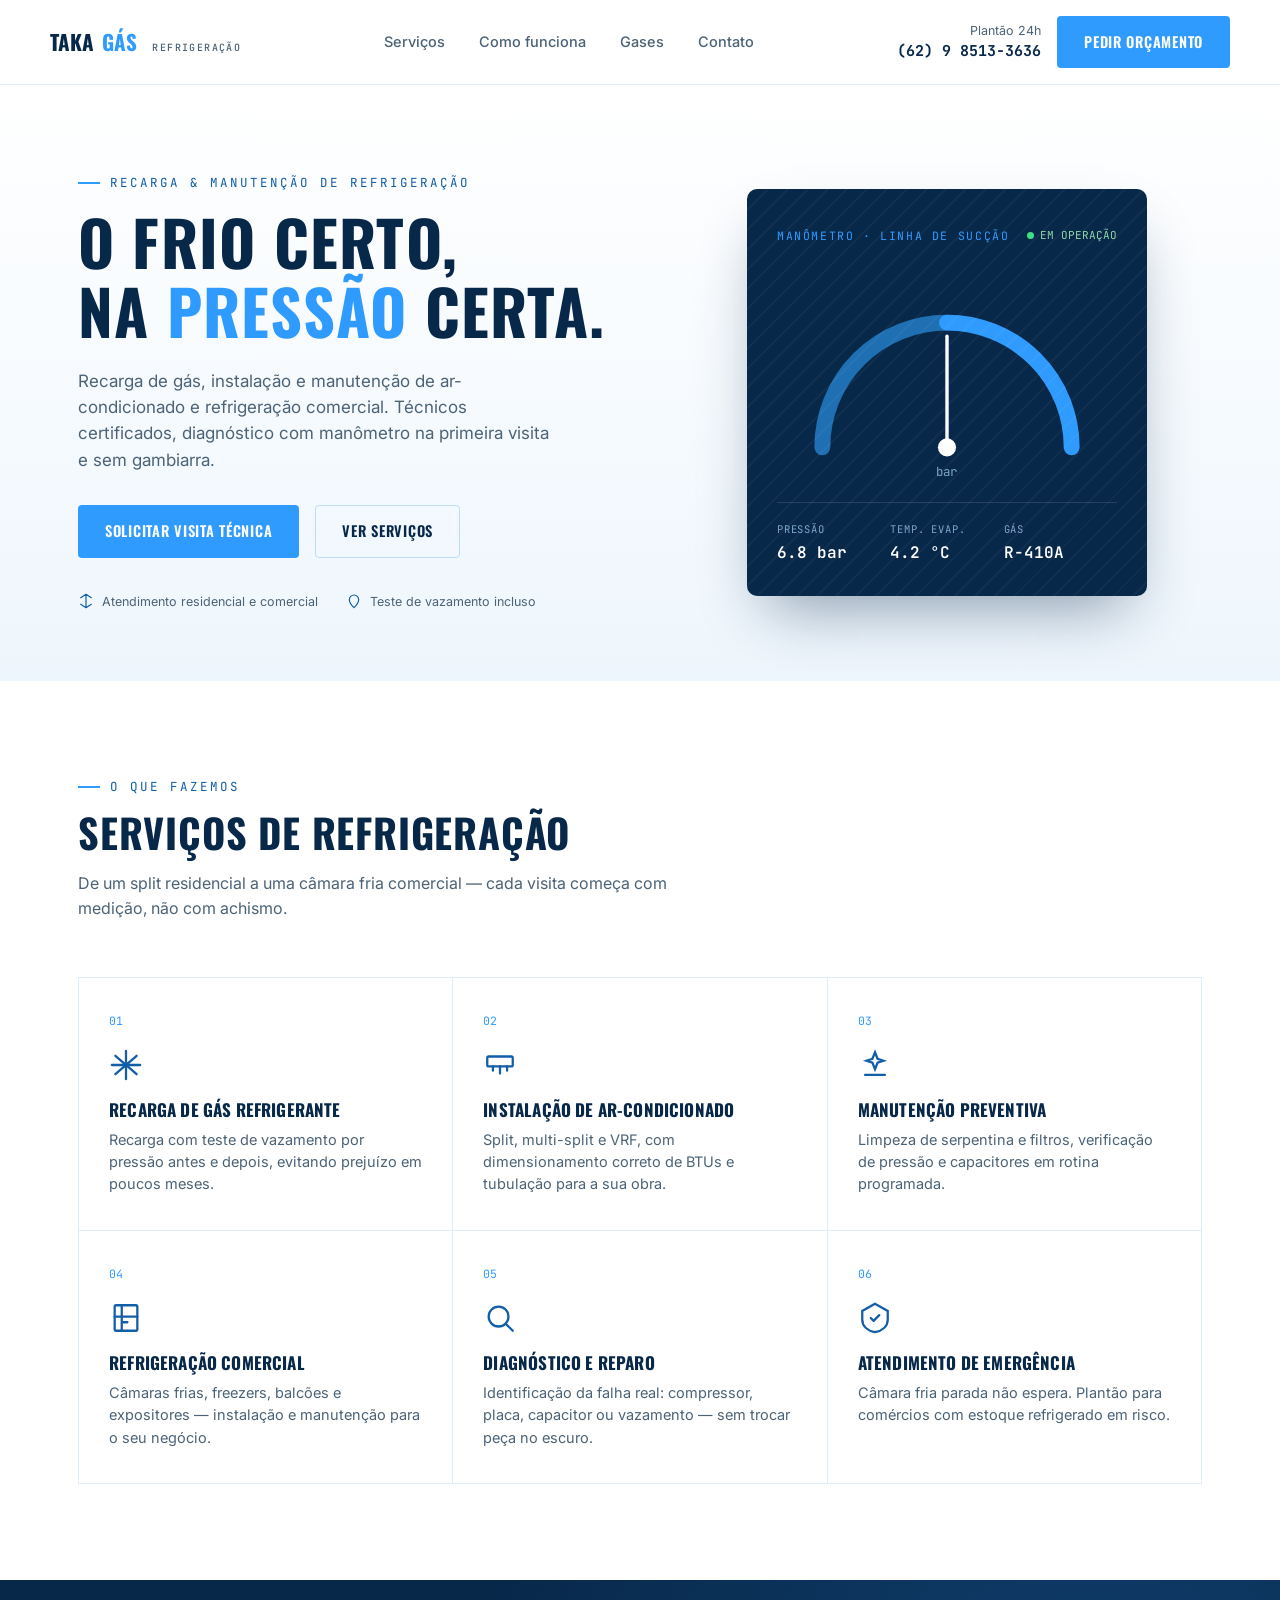
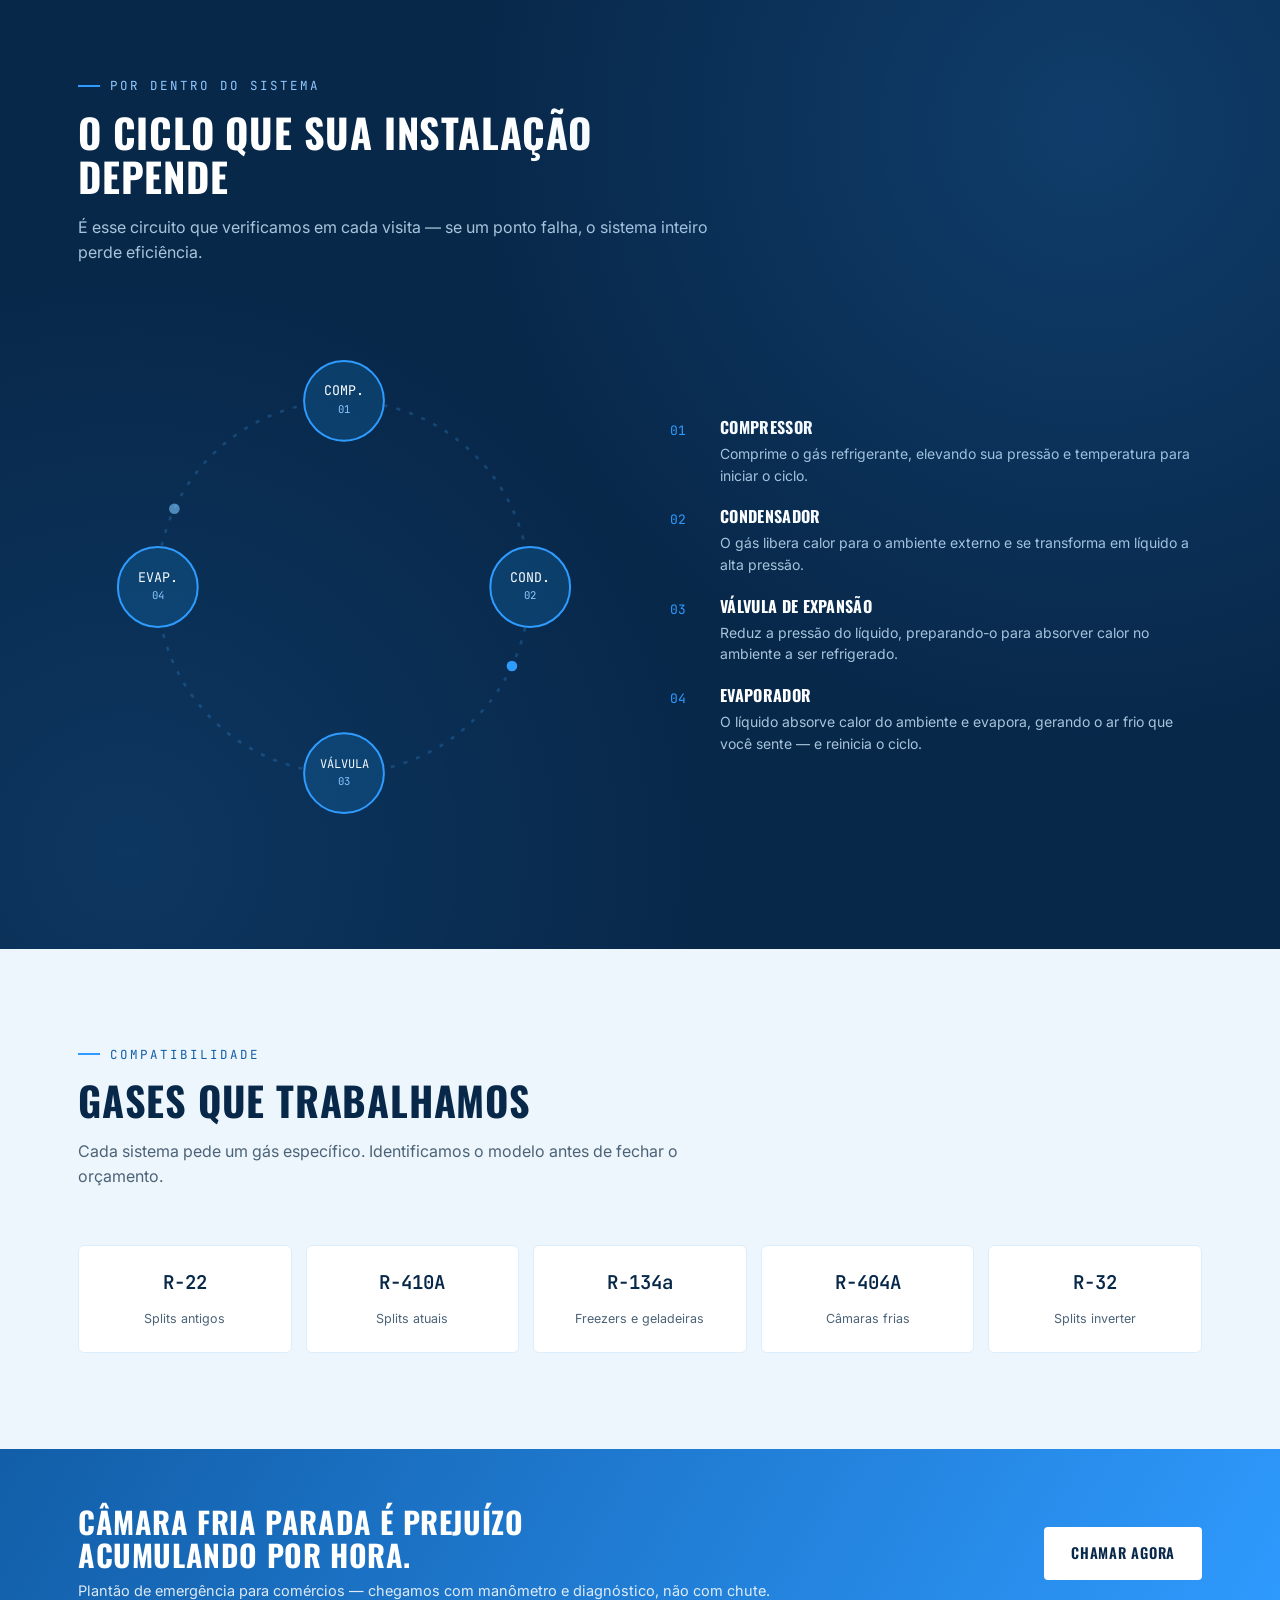
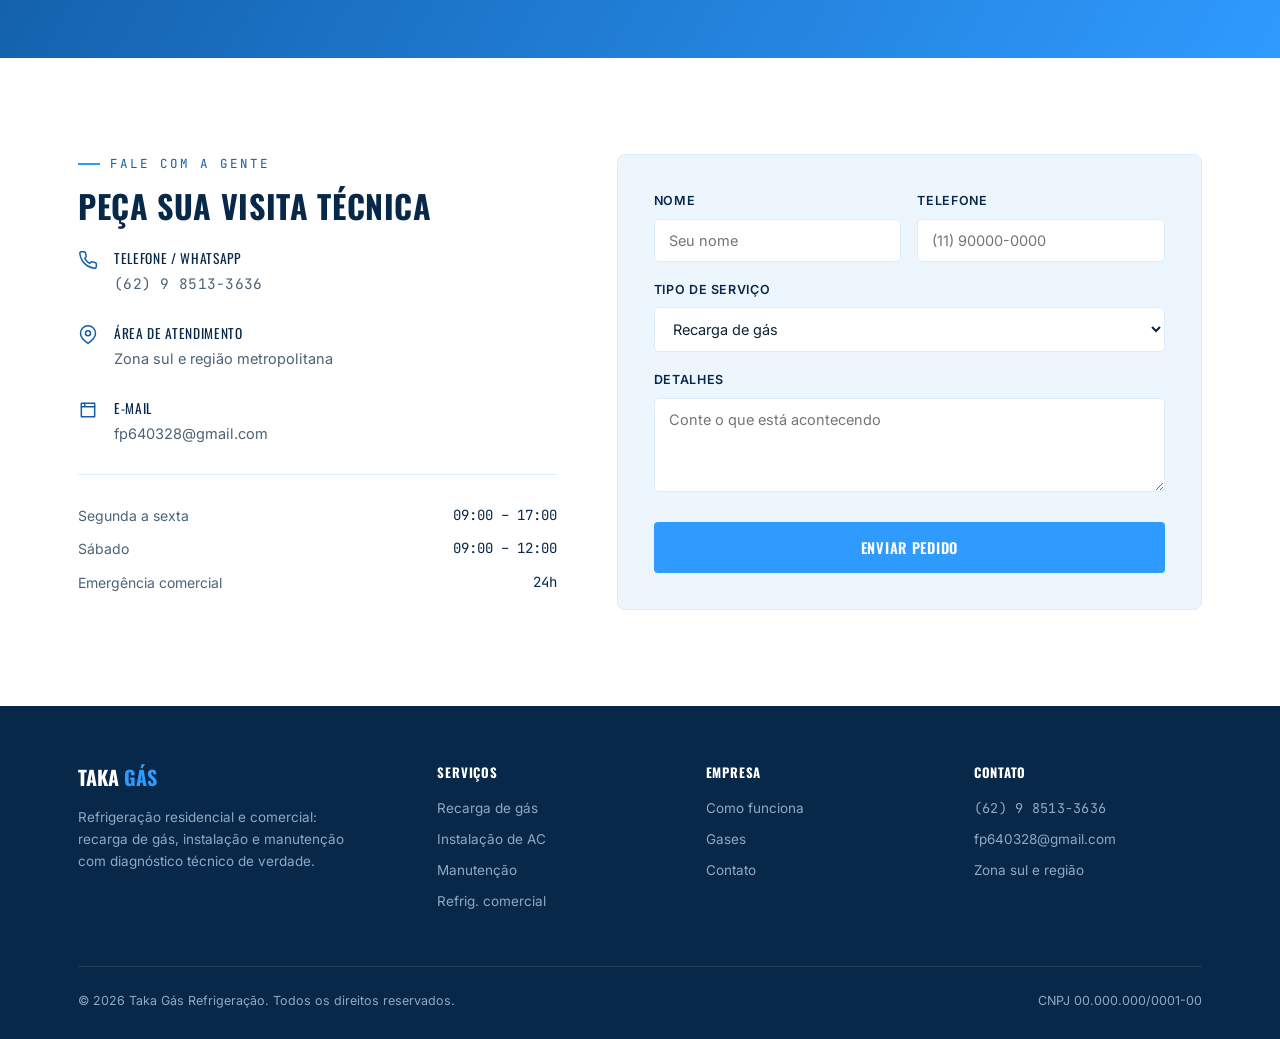
==== commit d7057deb: "subi os arquivos" ====
--- a/index.html
+++ b/index.html
@@ -1,36 +1,755 @@
 <!DOCTYPE html>
-<!-- saved from url=(0071)https://claude.ai/public/artifacts/07e79095-7006-41e2-be71-1c0ef43758a9 -->
-<html data-build-id="e5bf869f61" data-git-hash="e5bf869f6174e118ffa40c22df90e09fea1aad92" data-build-timestamp="1787864990" data-version="1.0.0" data-env="" data-color-version="v2" data-document-variant="full" lang="pt-BR" data-theme="claude" data-mode="dark" data-density="comfortable" class="cds-root h-screen antialiased scroll-smooth" style="--font-user-message: var(--font-sans-serif); --font-claude-response: var(--font-serif);" data-reduce-motion="true"><head data-ion-ip-country="BR" data-ion-clean-url-hop=""><meta http-equiv="Content-Type" content="text/html; charset=UTF-8"><meta property="og:title" content="Claude Artifact"><meta name="twitter:title" content="Claude Artifact"><meta property="og:description" content="Try out Artifacts created by Claude users"><meta name="twitter:description" content="Try out Artifacts created by Claude users"><link rel="preconnect" href="https://assets-proxy.anthropic.com/" crossorigin=""><link rel="dns-prefetch" href="https://assets-proxy.anthropic.com/"><meta name="i18n-catalogs" data-i18n-catalogs="de-DE:0c78f7ba35a0.babdbf9ae562.351249a43ff8,fr-FR:9e5eb16e9606.5cacc0b9f956.7bf77474e0e2,ko-KR:f9deab677c38.599ef2be08ee.857e5debac2f,ja-JP:9cbfcba8725d.cff26642f8e3.a763af16e608,es-419:2e6b3618101b.2985a8bae51f.23cd1e40191e,es-ES:36ddbadd1d2d.d24939a6774c.d701a2ebb72c,it-IT:fa1dce8b5597.8e28721e6b23.5e46154834be,hi-IN:cfc0c88aa1b7.1b6cd3c88d5a.548ce0f11041,pt-BR:c3dd16b90ae7.03dab76443e1.2761e2384d67,id-ID:3db346c589f9.068773e23151.1a230f528baa"><meta name="viewport" content="width=device-width,initial-scale=1,viewport-fit=cover,interactive-widget=resizes-content"><title>taka-gas-refrigeracao.html - Claude</title><meta name="apple-itunes-app" content="app-id=6473753684"><meta property="og:type" content="website"><meta property="og:site_name" content="Claude"><meta property="og:image" content="https://claude.ai/images/claude_ogimage.png"><meta property="og:image:width" content="1200"><meta property="og:image:height" content="630"><meta name="twitter:card" content="summary_large_image"><link rel="icon" type="image/svg+xml" href="https://assets-proxy.anthropic.com/claude-ai/v2/assets/v1/cd02a42d9-Vq_H3mgS.svg"><link rel="shortcut icon" href="https://claude.ai/favicon.ico"><link rel="apple-touch-icon" href="https://assets-proxy.anthropic.com/claude-ai/v2/assets/v1/c129d018a-0ZbJsTbu.png"><link rel="apple-touch-startup-image" href="https://claude.ai/images/claude_app_icon.png"><link rel="manifest" href="https://claude.ai/manifest.json"><meta name="mobile-web-app-capable" content="yes"><link rel="preload" href="https://assets-proxy.anthropic.com/claude-ai/v2/assets/v1/cc27851ad-DDVos-BJ.woff2" as="font" type="font/woff2" crossorigin=""><link rel="preload" href="https://assets-proxy.anthropic.com/claude-ai/v2/assets/v1/c66fc489e-2VcCjn5t.woff2" as="font" type="font/woff2" crossorigin=""><style>html.cds-root{--cds-page-bg:var(--cds-surface-1)}</style><style>body{counter-reset:katexEqnNo mmlEqnNo}</style><script nonce="">void 0===globalThis.process&&(globalThis.process={env:{},cwd:function(){return"/"}}),void 0===globalThis.global&&(globalThis.global=globalThis),"function"!=typeof URL.parse&&(URL.parse=function(t,e){try{return new URL(t,e)}catch(t){return null}}),"function"!=typeof URL.canParse&&(URL.canParse=function(t,e){try{return new URL(t,e),!0}catch(t){return!1}}),function(){function t(t){if("symbol"!=typeof Symbol[t])try{Object.defineProperty(Symbol,t,{value:Symbol.for("Symbol."+t)})}catch(t){}}t("dispose"),t("asyncDispose")}(),function(){var t=Array.prototype.slice;function e(t,e){if("function"!=typeof Array.prototype[t])try{Object.defineProperty(Array.prototype,t,{value:e,writable:!0,configurable:!0})}catch(t){}}e("toSorted",function(e){return t.call(this).sort(e)}),e("toReversed",function(){return t.call(this).reverse()}),e("toSpliced",function(){var e=t.call(this);return e.splice.apply(e,arguments),e})}();try{var desktopBootPlaceholder=globalThis.desktopBootFeatures&&globalThis.desktopBootFeatures.bootPlaceholder;desktopBootPlaceholder&&"supported"===desktopBootPlaceholder.status&&(document.documentElement.setAttribute("data-desktop-boot-placeholder",""),setTimeout(function(){var t=document.documentElement;if(!t.hasAttribute("data-boot-ui-ready")){if(t.hasAttribute("data-boot-ui-hold")){t.setAttribute("data-boot-ui-revealing","");var e=document.body,o=function(t){return t.target===e&&"opacity"===t.propertyName},r=function(){clearTimeout(i),e&&(e.removeEventListener("transitionstart",n),e.removeEventListener("transitionend",a)),t.removeAttribute("data-boot-ui-revealing")},n=function(t){o(t)&&(clearTimeout(i),i=setTimeout(r,2e3))},a=function(t){o(t)&&r()},i=setTimeout(r,2e3);e&&(e.addEventListener("transitionstart",n),e.addEventListener("transitionend",a))}t.setAttribute("data-boot-ui-ready","timeout")}},1e4))}catch(t){}</script><style>html[data-desktop-boot-placeholder]:not([data-boot-ui-ready]) [data-boot-surface],html[data-desktop-boot-placeholder]:not([data-boot-ui-ready]):not(
-[data-boot-standalone]
-) body{background:0 0!important}html[data-desktop-boot-placeholder]:not([data-boot-ui-ready]) [data-page-loading]{visibility:hidden}html[data-desktop-boot-placeholder][data-boot-ui-hold]:not(
-[data-boot-ui-ready]
-) body{opacity:0!important;pointer-events:none!important}@media (prefers-reduced-motion:no-preference){html[data-desktop-boot-placeholder][data-boot-ui-revealing]:not(
-[data-reduce-motion=true]
-) body{transition:opacity var(--cds-dur-base, 200ms) var(--cds-ease-out, ease-out),background-color 0s var(--cds-dur-base, 200ms)}}</style><script nonce="">"use strict";(()=>{try{performance.mark("claude:head_scripts_start")}catch{}try{if(document.head.hasAttribute("data-ion-clean-url-hop")){let t=location.pathname;try{t=decodeURIComponent(t)}catch{}t=t.replace(/[\x00-\x1f\x7f]/g,"").toLowerCase().replace(/\/{2,}/g,"/").replace(/\/+$/,"");let a=location.hash.slice(1);if("/magic-link"===t&&""!==a){sessionStorage.setItem("__ml_handoff",JSON.stringify({hash:a,at:Date.now()})),window.__ml_hop_pending=!0;let t=location.origin+location.pathname+location.search;history.replaceState(null,"",t),location.replace(t)}}}catch{try{window.__ml_hop_pending=!1}catch{}}})()</script><script nonce="">"use strict";(()=>{function e(e){let r=e+"=";for(let e of document.cookie.split(";")){let t=e.trim();if(t.startsWith(r))try{return decodeURIComponent(t.slice(r.length))}catch{return}}}function r(){return e("sessionKeyLC")||e("sessionKeyV3LC")||void 0}!function(){let e={resolve:null};try{performance.mark?.("rq_cache:preload_start");let t="keyval-store",o="keyval",n="react-query-cache",a="store:chat-draft:chorus-unified-composer",c="__PRELOADED_CHAT_DRAFT_READS__",s="__PRELOADED_CHAT_DRAFT_READS_MARKER__",l="__PRELOADED_CHAT_DRAFT_READS_PLANTED_AT__",i="__PRELOADED_CHAT_DRAFT_READS_SIGNAL__",_="chat-draft-write-signal",d=window.location.pathname,u=r();if(("/new"===d||"/"===d)&&u){let r=window;r[s]=u,r[l]=Date.now();try{r[i]=localStorage.getItem(_)}catch{}r[c]={[a]:new Promise(r=>{e.resolve=r})}}let D=new Promise(r=>{let c=e=>{r(e);try{performance.mark?.("rq_cache:preload_settled")}catch{}};if(!window.indexedDB)return e.resolve?.(void 0),void c(void 0);let s=indexedDB.open(t);s.onupgradeneeded=()=>{s.transaction?.abort()},s.onerror=()=>{e.resolve?.(void 0),c(void 0)},s.onsuccess=()=>{let r=s.result;if(!r.objectStoreNames.contains(o))return r.close(),indexedDB.deleteDatabase(t),e.resolve?.(void 0),void c(void 0);try{let t=r.transaction(o,"readonly").objectStore(o),s=e.resolve;if(s){let e=t.get(a);e.onerror=e=>{e.preventDefault(),s(void 0)},e.onsuccess=()=>s({v:e.result,t:performance.now()})}let l=t.get(n);l.onerror=()=>{r.close(),c(void 0)},l.onsuccess=()=>{r.close(),window.__PRELOADED_IDB_CACHE_RESULT__=l.result,c(l.result)}}catch{r.close(),e.resolve?.(void 0),c(void 0)}}});window.__PRELOADED_IDB_CACHE__=D,D.catch(()=>{e.resolve?.(void 0)}),performance.measure?.("rq_cache:preload_exec",{start:"rq_cache:preload_start"});try{!function(){let e=window,t=/^\/chat\/([0-9a-f]{8}-[0-9a-f]{4}-[0-9a-f]{4}-[0-9a-f]{4}-[0-9a-f]{12})\/?$/i.exec(location.pathname),o=r=>{e.__PRELOADED_CONV_RECORD__=r},n=e=>o({uuid:t?.[1]??"",skipped:e});if(!t)return n("not_chat_path");if(!window.indexedDB)return n("no_indexeddb");if(!r())return n("no_marker");let a=t[1];try{let e=localStorage.getItem("spa:rqCacheRetention"),r=e&&JSON.parse(e)?.conversationStore;if(!(r&&r.days>=1&&r.max>=1))return n("store_off");if(localStorage.getItem("conversation-store:clear-pending"))return n("clear_pending")}catch{return n("storage_error")}let c=performance.now();e.__PRELOADED_CONV_RECORD_P__=new Promise(e=>{let r,t=r=>{o({uuid:a,record:r,readMs:performance.now()-c}),e(null!==r)};try{r=indexedDB.open("claude-conversation-store")}catch{return void t(null)}r.onupgradeneeded=()=>{r.transaction?.abort()},r.onerror=()=>t(null),r.onsuccess=()=>{let e=r.result;if(e.onversionchange=()=>e.close(),!e.objectStoreNames.contains("trees"))return e.close(),void t(null);try{let r=e.transaction("trees","readonly").objectStore("trees").get(a);r.onsuccess=()=>{e.close(),t(r.result??null)},r.onerror=()=>{e.close(),t(null)}}catch{e.close(),t(null)}}})}()}catch{}}catch{e.resolve?.(void 0)}}()})()</script><script nonce="">"use strict";(()=>{function t(t){let e=t+"=";for(let t of document.cookie.split(";")){let a=t.trim();if(a.startsWith(e))try{return decodeURIComponent(a.slice(e.length))}catch{return}}}try{let e=document.head.dataset.ionDefaultRouteHint;"/"===location.pathname&&(t("sessionKeyLC")||t("sessionKeyV3LC"))&&(""!==location.hash||!/^(?:[?&](?:redirect=claude\.com|via|utm_\w*|gclid|gbraid|wbraid|fbclid|ttclid|rdt_cid)(?:=[^?&]*)?)*$/.test(location.search)||!e||"new_chat"===e)&&(history.replaceState(history.state,"","/new"+location.search+location.hash),"/new"===location.pathname&&performance.mark?.("claude:root_path_rewritten"))}catch{}})()</script><script nonce="">"use strict";(()=>{function t(t){let e=t+"=";for(let t of document.cookie.split(";")){let n=t.trim();if(n.startsWith(e))try{return decodeURIComponent(n.slice(e.length))}catch{return}}}function e(t){if(0===t.length)return t;let e=t.replace(/[^\x20-\x7E]/g,"").trim();return e.length>0?e:"invalid"}var n=/^[0-9a-f]{8}-[0-9a-f]{4}-[0-9a-f]{4}-[0-9a-f]{4}-[0-9a-f]{12}$/i,r=/^[a-zA-Z]{2,3}(-[a-zA-Z0-9]{2,8}){0,3}$/;var a=/[?&]platform=([^&#]*)/,o=/[?&]appVersion=([^&#]*)/,i=/^[0-9A-Za-z][0-9A-Za-z.+-]{0,63}$/;function s(t,e){let n=e.exec(t);if(null===n)return null;try{return decodeURIComponent(n[1])}catch{return null}}try{if(window.__SKIP_BOOTSTRAP_PRELOAD__)throw new Error;if(function(){if(!window.location.pathname.startsWith("/mobile/mcp-app-runtime/"))return!1;let t=s(window.location.search,a);if("ios"!==t&&"android"!==t)return!1;let e=s(window.location.search,o);return null!==e&&i.test(e)}())throw window.__BOOTSTRAP_PRELOAD__={wrapperSkip:!0},new Error;performance.mark?.("bootstrap:preload_start");let{path:c,headers:l,sessionMarker:d}=function(a={}){let o=a.apiPrefix??"/edge-api",i=navigator.userAgent.toLowerCase(),s=(i.indexOf("claude/")>=0||i.indexOf("claudenest/")>=0||i.indexOf("claudegov/")>=0)&&!!window.claudeAppBindings,c=t("lastActiveOrg"),l=t("sessionKeyLC")||t("sessionKeyV3LC")||void 0,d=!a.skipOrgPath&&l&&c&&n.test(c)?c:void 0,p="?statsig_hashing_algorithm=djb2&growthbook_format=sdk&cache_bust=1"+(s?"":"&include_system_prompts=false"),u=d?o+"/bootstrap/"+d+"/app_start"+p:o+"/bootstrap"+p,h=document.documentElement.dataset,f={"anthropic-client-sha":h.gitHash??"unknown","anthropic-client-version":h.version??"unknown","anthropic-client-build":h.buildTimestamp??"unknown","anthropic-device-id":e(t("anthropic-device-id")??"unknown"),"anthropic-client-platform":s?"desktop_app":"web_claude_ai"},_=function(t){let e=t.length>=2&&t.startsWith('"')&&t.endsWith('"')?t.slice(1,-1):t;return/^[a-zA-Z0-9_.-]{1,128}$/.test(e)?e:void 0}(t("ajs_anonymous_id")??"");_&&(f["anthropic-anonymous-id"]=_);let m=t("activitySessionId");m&&(f["x-activity-session-id"]=e(m));let w=function(){try{let t=localStorage.getItem("spa:locale");return t&&r.test(t)?t:void 0}catch{return}}();return w&&(f["accept-language"]=w),{path:u,headers:f,sessionMarker:l}}(),p=fetch(c,{credentials:"include",headers:l});window.__BOOTSTRAP_PRELOAD__={promise:p,path:c,sessionMarker:d};let u=t=>performance.mark?.("bootstrap:preload_response",{detail:{ok:t}});p.then(t=>u(t.ok),()=>u(!1)).catch(()=>{}),performance.measure?.("bootstrap:preload_exec",{start:"bootstrap:preload_start"})}catch{}})()</script><meta name="route-inline-scripts-anchor" content=""><script nonce="">"use strict";(()=>{function e(e){return`/api/published_artifacts/${e}`}function t(e){let t=e+"=";for(let e of document.cookie.split(";")){let s=e.trim();if(s.startsWith(t))try{return decodeURIComponent(s.slice(t.length))}catch{return}}}try{let s="([0-9a-fA-F]{8}(?:-[0-9a-fA-F]{4}){3}-[0-9a-fA-F]{12})",n=new RegExp("^/(?:public/artifacts/"+s+"(?:/embed)?|share/"+s+")$").exec(location.pathname),i=n?.[1]?[e(n[1]),e(n[1])+"/meta"]:n?.[2]&&void 0===(t("sessionKeyLC")||t("sessionKeyV3LC")||void 0)?[function(e){return`/api/chat_snapshots/${e}?rendering_mode=messages&render_all_tools=true`}(n[2])]:void 0;if(i){let e={responses:{}};window.__PUBLIC_VIEWER_PRELOAD__=e;for(let t of i)(e.responses[t]=fetch(t,{credentials:"include"})).catch(()=>{})}}catch{}})()</script><script nonce="">"use strict";(()=>{var e="en-US",t=["en-US","de-DE","fr-FR","ko-KR","ja-JP","es-419","es-ES","it-IT","hi-IN","pt-BR","id-ID"];try{if(window.__SKIP_I18N_CATALOG_PRELOAD__)throw new Error;let o=function(){let o=null;try{o=localStorage.getItem("spa:locale")}catch{o=null}return function(o,r=t){let n=new Map;for(let e of r){let t=e.toLowerCase();n.set(t,e);let o=t.split("-")[0];n.has(o)||n.set(o,e)}for(let e of o)if(e){let t=e.toLowerCase(),o=n.get(t);if(void 0!==o)return o;let r=t.split("-")[0],a=r.length?n.get(r):void 0;if(void 0!==a)return a}return e}([o,...navigator.languages])}();if(o===e)throw new Error;performance.mark?.("i18n:catalog_preload_start");let r=function(e){try{if(typeof document<"u"){let t=document.querySelector('meta[name="i18n-catalogs"]')?.dataset.i18nCatalogs||"";for(let o of t.split(",")){let t=/^([\w-]+):([\w-]+)\.([\w-]+)\.([\w-]+)$/.exec(o);if(t&&t[1]===e)return{base:"/i18n/"+e+".json?v="+t[2],dynamic:"/i18n/dynamic/"+e+".json?v="+t[3],overrides:"/i18n/"+e+".overrides.json?v="+t[4]}}}}catch{}let t=encodeURIComponent(e);return{base:"/i18n/"+t+".json",dynamic:"/i18n/dynamic/"+t+".json",overrides:"/i18n/"+t+".overrides.json"}}(o),n={},a={};for(let e of[r.base,r.dynamic,r.overrides]){let t=fetch(e),o=t.then(e=>e.ok?e.json():void 0);o.catch(()=>{}),n[e]=t,a[e]=o}let i={locale:o,responses:n,bodies:a};window.__I18N_CATALOG_PRELOAD__=i,performance.measure?.("i18n:catalog_preload_exec",{start:"i18n:catalog_preload_start"})}catch{}})()</script><script nonce="">"use strict";(()=>{var e="https://assets.claude.ai/videos/login-hero-kt3-still-005fec8b.webp";function t(e){return n(e).replace(/[A-Z]/g,e=>e.toLowerCase())}function n(e){let t=0,n=e.length;for(;t<n&&(" "===e[t]||"\t"===e[t]);)t+=1;for(;n>t&&(" "===e[n-1]||"\t"===e[n-1]);)n-=1;return e.slice(t,n)}function r(e){let t=e+"=";for(let e of document.cookie.split(";")){let n=e.trim();if(n.startsWith(t))try{return decodeURIComponent(n.slice(t.length))}catch{return}}}function o(){return r("sessionKeyLC")||r("sessionKeyV3LC")||void 0}var i="https://js.hcaptcha.com";function c(e,t,n){let r=document.createElement("link");r.rel=e,r.href=t;for(let e in n)r.setAttribute(e,n[e]);document.head.appendChild(r)}function l(){return new URLSearchParams(location.search.slice(1))}function a(e,t){let n=e.getAll(t);if(1!==n.length)return 0===n.length?null:n[0];try{let e=JSON.parse(n[0]),t=Array.isArray(e)?e[0]:e;return"string"==typeof t?t:n[0]}catch{return n[0]}}try{if(!0!==window.__ml_hop_pending){let r=location.pathname;if("/login"!==r||o())"/magic-link"===r&&function(){let e=l();if("desktop_app"===a(e,"client"))return!1;let r=a(e,"continue");if("team_signup"===r||"enterprise_signup"===r)return!0;if(!document.head.hasAttribute("data-ion-pending-login"))return!1;let[o,i]=function(){let e=location.hash.slice(1);if(""!==e)return e;try{let e=sessionStorage.getItem("__ml_handoff");if(null===e)return"";let t=JSON.parse(e);if("string"==typeof t.hash&&"number"==typeof t.at&&Date.now()-t.at<=6e5)return t.hash}catch{}return""}().split(":");if(!o||!i)return!1;let c=function(e){try{let t=Uint8Array.from(atob(e.replace(/-/g,"+").replace(/_/g,"/")),e=>e.charCodeAt(0));return new TextDecoder("utf-8",{fatal:!0,ignoreBOM:!0}).decode(t)}catch{return null}}(i),u=function(){for(let e of document.cookie.split(";")){let t=n(e),r=t.indexOf("=");if(!(r<=0||"__Host-claude-ai-pending-login-email"!==t.slice(0,r)))try{return decodeURIComponent(t.slice(r+1))}catch{return null}}return null}();return null!==c&&null!==u&&t(u)===t(c)}()&&(c("preconnect",i),c("preconnect","https://newassets.hcaptcha.com"));else{let t=/claude(nest|gov)?\/[^ ]/i.test(navigator.userAgent)&&!!window.claudeAppBindings,n=l().get("returnTo")?.includes("/oauth/authorize")??!1;!t&&!n&&(c("preconnect",new URL(e).origin),document.addEventListener("DOMContentLoaded",()=>{try{if(o()||!function(){let e=navigator.connection;return void 0!==e&&"4g"===e.effectiveType&&"number"==typeof e.downlink&&e.downlink>=9&&!0!==e.saveData}())return;c("preload",e,{as:"image",media:"(min-width: 64rem)"})}catch{}},{once:!0})),c("preconnect",i),t||c("preconnect","https://accounts.google.com")}}}catch{}})()</script><script type="module" crossorigin="" src="./taka-gas-refrigeracao.html - Claude_files/index-BnuBM8IB.js.baixados" nonce=""></script><link rel="modulepreload" crossorigin="" href="https://assets-proxy.anthropic.com/claude-ai/v2/assets/v1/vendor-zod-DqjKJ0EF.js"><link rel="modulepreload" crossorigin="" href="https://assets-proxy.anthropic.com/claude-ai/v2/assets/v1/rolldown-runtime-6etLMTtT.js"><link rel="modulepreload" crossorigin="" href="https://assets-proxy.anthropic.com/claude-ai/v2/assets/v1/vendor-frame-B0z1uTYo.js"><link rel="modulepreload" crossorigin="" href="https://assets-proxy.anthropic.com/claude-ai/v2/assets/v1/preload-helper-DBLagqm7.js"><link rel="modulepreload" crossorigin="" href="https://assets-proxy.anthropic.com/claude-ai/v2/assets/v1/vendor-datadog-Wu91PdDV.js"><link rel="modulepreload" crossorigin="" href="https://assets-proxy.anthropic.com/claude-ai/v2/assets/v1/vendor-growthbook-DQNO-Gr4.js"><link rel="modulepreload" crossorigin="" href="https://assets-proxy.anthropic.com/claude-ai/v2/assets/v1/vendor-query-AE9CGCmn.js"><link rel="modulepreload" crossorigin="" href="https://assets-proxy.anthropic.com/claude-ai/v2/assets/v1/vendor-prosemirror-DjIP-K2m.js"><link rel="modulepreload" crossorigin="" href="https://assets-proxy.anthropic.com/claude-ai/v2/assets/v1/vendor-tiptap-C_r5jXoE.js"><link rel="modulepreload" crossorigin="" href="https://assets-proxy.anthropic.com/claude-ai/v2/assets/v1/vendor-all-0-CrKSeMTp.js"><link rel="modulepreload" crossorigin="" href="https://assets-proxy.anthropic.com/claude-ai/v2/assets/v1/vendor-router-Bb2W_94n.js"><link rel="modulepreload" crossorigin="" href="https://assets-proxy.anthropic.com/claude-ai/v2/assets/v1/shared-0-DLBkSVGb.js"><link rel="modulepreload" crossorigin="" href="https://assets-proxy.anthropic.com/claude-ai/v2/assets/v1/vendor-intl-BUD4xTZl.js"><link rel="modulepreload" crossorigin="" href="https://assets-proxy.anthropic.com/claude-ai/v2/assets/v1/shared-1-DG3BkGGI.js"><link rel="modulepreload" crossorigin="" href="https://assets-proxy.anthropic.com/claude-ai/v2/assets/v1/shared-2-3dU0IUpN.js"><link rel="modulepreload" crossorigin="" href="https://assets-proxy.anthropic.com/claude-ai/v2/assets/v1/shared-frame-Cv1fy7sO.js"><link rel="modulepreload" crossorigin="" href="https://assets-proxy.anthropic.com/claude-ai/v2/assets/v1/vendor-base-ui-oWL1LVTQ.js"><link rel="modulepreload" crossorigin="" href="https://assets-proxy.anthropic.com/claude-ai/v2/assets/v1/shared-3-DDRCo1lb.js"><link rel="modulepreload" crossorigin="" href="https://assets-proxy.anthropic.com/claude-ai/v2/assets/v1/shared-4-C2vZx540.js"><link rel="modulepreload" crossorigin="" href="https://assets-proxy.anthropic.com/claude-ai/v2/assets/v1/vendor-utils-c7mmYaco.js"><link rel="modulepreload" crossorigin="" href="https://assets-proxy.anthropic.com/claude-ai/v2/assets/v1/shared-styles-B4L6DZWX.js"><link rel="modulepreload" crossorigin="" href="https://assets-proxy.anthropic.com/claude-ai/v2/assets/v1/shared-5-BQ_QfCG6.js"><link rel="modulepreload" crossorigin="" href="https://assets-proxy.anthropic.com/claude-ai/v2/assets/v1/vendor-motion-BHprOpFk.js"><link rel="modulepreload" crossorigin="" href="https://assets-proxy.anthropic.com/claude-ai/v2/assets/v1/vendor-markdown-DYn1NYc2.js"><link rel="modulepreload" crossorigin="" href="https://assets-proxy.anthropic.com/claude-ai/v2/assets/v1/shared-6-ZEVPyLe7.js"><link rel="modulepreload" crossorigin="" href="https://assets-proxy.anthropic.com/claude-ai/v2/assets/v1/shared-7-BmSGoSTs.js"><link rel="modulepreload" crossorigin="" href="https://assets-proxy.anthropic.com/claude-ai/v2/assets/v1/vendor-icons-G_-f1PDq.js"><link rel="modulepreload" crossorigin="" href="https://assets-proxy.anthropic.com/claude-ai/v2/assets/v1/shared-8-RyiQ-80p.js"><link rel="modulepreload" crossorigin="" href="https://assets-proxy.anthropic.com/claude-ai/v2/assets/v1/shared-9-DlRH5TDt.js"><link rel="modulepreload" crossorigin="" href="https://assets-proxy.anthropic.com/claude-ai/v2/assets/v1/shared-10-B5FVeIlR.js"><link rel="modulepreload" crossorigin="" href="https://assets-proxy.anthropic.com/claude-ai/v2/assets/v1/shared-11-1DIhgMsX.js"><link rel="modulepreload" crossorigin="" href="https://assets-proxy.anthropic.com/claude-ai/v2/assets/v1/shared-12-BisIfFEA.js"><link rel="modulepreload" crossorigin="" href="https://assets-proxy.anthropic.com/claude-ai/v2/assets/v1/shared-13-qvqER0e7.js"><link rel="modulepreload" crossorigin="" href="https://assets-proxy.anthropic.com/claude-ai/v2/assets/v1/shared-14-w7s78wEw.js"><link rel="modulepreload" crossorigin="" href="https://assets-proxy.anthropic.com/claude-ai/v2/assets/v1/shared-15-CsZibkMw.js"><link rel="modulepreload" crossorigin="" href="https://assets-proxy.anthropic.com/claude-ai/v2/assets/v1/shared-16-Cvft2zNh.js"><link rel="modulepreload" crossorigin="" href="https://assets-proxy.anthropic.com/claude-ai/v2/assets/v1/shared-17-DCmmTfFx.js"><link rel="modulepreload" crossorigin="" href="https://assets-proxy.anthropic.com/claude-ai/v2/assets/v1/shared-18-CeFTsBpH.js"><link rel="modulepreload" crossorigin="" href="https://assets-proxy.anthropic.com/claude-ai/v2/assets/v1/shared-19-BipjgaId.js"><script data-static-composer-sidebar-prepaint="" nonce="">"use strict";(()=>{var e=200,t=420;function r(r){return Math.min(t,Math.max(e,r))}var i={collapsed:!1,sidebarWidth:288};var a="data-sidebar-chrome";var n=["classic","home"];var d="--prerender-activation-viewport-height";try{if("/new"===window.location.pathname){!function(e){!0===e.prerendering&&e.addEventListener("prerenderingchange",()=>{try{let t=e.documentElement,r=e.createElement("div");r.style.cssText="position:fixed;height:100vh",t.appendChild(r);let i=r.getBoundingClientRect().height;if(r.remove(),!(i>0))return;t.style.setProperty(d,i+"px");let a=innerWidth,n=innerHeight,s=()=>{let e=innerHeight-n;(innerWidth!==a||e<0||e>150)&&(t.style.setProperty(d,"100vh"),removeEventListener("resize",s))};addEventListener("resize",s),requestAnimationFrame(s)}catch{}},{once:!0})}(document);let e=document.documentElement;e.setAttribute("data-sidebar-chrome-preference","rail");let t=navigator.userAgent;/claude(nest|gov)?\/[^ ]/i.test(t)&&window.claudeAppBindings&&e.setAttribute("data-sidebar-desktop-app","");let s=window.localStorage,o=window.innerWidth,l=function(e){let{collapsed:t,sidebarWidth:a}=function(e){if(null===e)return i;try{let t=JSON.parse(e);if("object"!=typeof t||null===t)return i;let a=t.state;if("object"!=typeof a||null===a)return i;let n=a;return{collapsed:!!n.collapsed,sidebarWidth:"number"==typeof n.sidebarWidth?r(n.sidebarWidth):i.sidebarWidth}}catch{return i}}(e.dframeStoreRaw),n=!t&&e.viewportWidth>700;return{chrome:"rail",showSidebar:n,sidebarWidth:n?a:null}}({dframeStoreRaw:s.getItem("dframe-store"),viewportWidth:o});"1"===s.getItem("app-switcher-wordmark-latch")&&e.setAttribute("data-sidebar-app-switcher","");let h=function(e){return n.includes(e??"")?e:null}(s.getItem("new-page-layout-latch"));null!==h&&"classic"!==h&&e.setAttribute("data-new-page-layout",h),e.setAttribute("data-prepaint-viewport-width",String(o)),e.setAttribute("data-prepaint-viewport-height",String(window.innerHeight)),l.showSidebar?(e.setAttribute(a,l.chrome),null!==l.sidebarWidth&&(e.setAttribute("data-sidebar-width",String(l.sidebarWidth)),e.style.setProperty("--static-sidebar-width",l.sidebarWidth+"px"),e.setAttribute("data-sidebar-wordmark-size",String(function(e){let t=e-16;return t<=196?15:t<=214?17:20}(l.sidebarWidth))))):e.setAttribute(a,"none")}}catch{}})()</script><style data-static-critical-css="">@layer properties,cds-card,theme,base,components,utilities;::view-transition-group(chat-image-preview){animation-duration:.35s;animation-timing-function:cubic-bezier(.32,.72,0,1)}::view-transition-image-pair(chat-image-preview){isolation:auto;animation:.35s cubic-bezier(.32,.72,0,1) both vt-image-preview-decoration-in;overflow:clip}::view-transition-old(chat-image-preview),::view-transition-new(chat-image-preview){mix-blend-mode:normal;object-fit:cover;width:100%;height:100%;animation:none}html:not(.vt-image-preview-closing)::view-transition-old(chat-image-preview){display:none}:root[data-dframe] [class*=cursor-zoom-in]:not(:disabled){cursor:zoom-in}@font-face{font-family:anthropic-sans;src:url(https://assets-proxy.anthropic.com/claude-ai/v2/assets/v1/cc27851ad-DDVos-BJ.woff2)format("woff2");font-weight:300 800;font-style:normal;font-display:swap;font-feature-settings:"dlig" 0}@font-face{font-family:anthropic-sans;src:url(https://assets-proxy.anthropic.com/claude-ai/v2/assets/v1/c9d3a3a49-CJtkx3-S.woff2)format("woff2");font-weight:300 800;font-style:italic;font-display:swap;font-feature-settings:"dlig" 0}@font-face{font-family:anthropic-serif;src:url(https://assets-proxy.anthropic.com/claude-ai/v2/assets/v1/c66fc489e-2VcCjn5t.woff2)format("woff2");font-weight:300 800;font-style:normal;font-display:swap}@font-face{font-family:anthropic-serif;src:url(https://assets-proxy.anthropic.com/claude-ai/v2/assets/v1/cc410af59-Dcb-9NUS.woff2)format("woff2");font-weight:300 800;font-style:italic;font-display:swap}@font-face{font-family:Anthropic Serif Fallback Georgia;src:local(Georgia);size-adjust:104.79%;ascent-override:94.71%;descent-override:24.57%;line-gap-override:0%;unicode-range:U+20-7E,U+A0-B4,U+B6-17F,U+2012-2015,U+2018-2022,U+2026,U+2030,U+2032-2034,U+2039-203A,U+2044}@font-face{font-family:Anthropic Serif Fallback Times;src:local(Times New Roman),local(TimesNewRomanPSMT),local(Liberation Serif),local(LiberationSerif);size-adjust:114.99%;ascent-override:86.31%;descent-override:22.39%;line-gap-override:0%;unicode-range:U+20-7E,U+A0-B4,U+B6-17F,U+2012-2015,U+2018-2022,U+2026,U+2030,U+2032-2034,U+2039-203A,U+2044}@font-face{font-family:Anthropic Serif Fallback DejaVu;src:local(DejaVu Serif),local(DejaVuSerif);size-adjust:90.15%;ascent-override:110.1%;descent-override:28.56%;line-gap-override:0%;unicode-range:U+20-7E,U+A0-B4,U+B6-17F,U+2012-2015,U+2018-2022,U+2026,U+2030,U+2032-2034,U+2039-203A,U+2044}@font-face{font-family:Anthropic Serif Fallback Noto;src:local(Noto Serif),local(NotoSerif),local(NotoSerif-Regular);size-adjust:97.12%;ascent-override:102.19%;descent-override:26.51%;line-gap-override:0%;unicode-range:U+20-7E,U+A0-B4,U+B6-17F,U+2012-2015,U+2018-2022,U+2026,U+2030,U+2032-2034,U+2039-203A,U+2044}:root{--font-anthropic-sans:"anthropic-sans", system-ui, "Segoe UI", Roboto, Helvetica, Arial, sans-serif;--font-anthropic-serif:"anthropic-serif", "Anthropic Serif Fallback Georgia", "Anthropic Serif Fallback Times", "Anthropic Serif Fallback DejaVu", "Anthropic Serif Fallback Noto", Georgia, "Arial Hebrew", "Noto Sans Hebrew", "Times New Roman", Times, "PingFang SC", "Microsoft YaHei", "Noto Sans CJK SC", "PingFang TC", "Microsoft JhengHei", "Noto Sans CJK TC", "Hiragino Sans", "Yu Gothic", Meiryo, "Noto Sans CJK JP", "Apple SD Gothic Neo", "Malgun Gothic", "Noto Sans CJK KR", serif}:root:lang(ja){--font-anthropic-serif:"anthropic-serif", "Anthropic Serif Fallback Georgia", "Anthropic Serif Fallback Times", "Anthropic Serif Fallback DejaVu", "Anthropic Serif Fallback Noto", Georgia, "Arial Hebrew", "Noto Sans Hebrew", "Times New Roman", Times, "Hiragino Sans", "Yu Gothic", Meiryo, "Noto Sans CJK JP", "PingFang SC", "Microsoft YaHei", "Noto Sans CJK SC", "PingFang TC", "Microsoft JhengHei", "Noto Sans CJK TC", "Apple SD Gothic Neo", "Malgun Gothic", "Noto Sans CJK KR", serif}:root:lang(ko){--font-anthropic-serif:"anthropic-serif", "Anthropic Serif Fallback Georgia", "Anthropic Serif Fallback Times", "Anthropic Serif Fallback DejaVu", "Anthropic Serif Fallback Noto", Georgia, "Arial Hebrew", "Noto Sans Hebrew", "Times New Roman", Times, "Apple SD Gothic Neo", "Malgun Gothic", "Noto Sans CJK KR", "PingFang SC", "Microsoft YaHei", "Noto Sans CJK SC", "PingFang TC", "Microsoft JhengHei", "Noto Sans CJK TC", "Hiragino Sans", "Yu Gothic", Meiryo, "Noto Sans CJK JP", serif}@layer properties{@supports (((-webkit-hyphens:none)) and (not (margin-trim:inline))) or ((-moz-orient:inline) and (not (color:rgb(from red r g b)))){*,:before,:after,::backdrop{--tw-border-style:solid;--tw-shadow:0 0 #0000;--tw-shadow-color:initial;--tw-inset-shadow:0 0 #0000;--tw-ring-shadow:0 0 #0000;--tw-inset-ring-shadow:0 0 #0000;--tw-ring-offset-shadow:0 0 #0000}}}@layer cds-card{:where(.cds-root [data-cds=Card]:has([data-cds=CardLink])) :where(a,button,input,select,textarea,label,summary,iframe,[role=button],[contenteditable]:not([contenteditable=false]),[tabindex]:not([tabindex^=\-])):where(:not([data-cds=CardLink],[data-cds=CardLink] *)){z-index:1;position:relative}:where(.cds-root [data-cds-row]) :where(a,button,input,select,textarea,label,summary,iframe,[role=button],[contenteditable]:not([contenteditable=false]),[tabindex]:not([tabindex^=\-])):where(:not([data-cds-row-toggle])){z-index:1;position:relative}}@layer theme{:root,:host{--spacing:.25rem;--container-2xl:42rem;--container-7xl:80rem;--radius-lg:.5rem;--default-font-family:var(--cds-font-sans)}}@layer base{*,:after,:before,::backdrop{box-sizing:border-box;border:0 solid;margin:0;padding:0}::file-selector-button{box-sizing:border-box;border:0 solid;margin:0;padding:0}html{-webkit-text-size-adjust:100%;tab-size:4;line-height:1.5;font-family:var(--default-font-family,-apple-system, BlinkMacSystemFont, "Segoe UI", Roboto, "Helvetica Neue", "Noto Sans", Arial, sans-serif, "Apple Color Emoji", "Segoe UI Emoji", "Segoe UI Symbol", "Noto Color Emoji");font-feature-settings:var(--default-font-feature-settings,normal);font-variation-settings:var(--default-font-variation-settings,normal);-webkit-tap-highlight-color:transparent}svg{vertical-align:middle;display:block}textarea{font:inherit;font-feature-settings:inherit;font-variation-settings:inherit;letter-spacing:inherit;color:inherit;opacity:1;background-color:#0000;border-radius:0}::file-selector-button{font:inherit;font-feature-settings:inherit;font-variation-settings:inherit;letter-spacing:inherit;color:inherit;opacity:1;background-color:#0000;border-radius:0}::file-selector-button{margin-inline-end:4px}::placeholder{opacity:1}@supports (not ((-webkit-appearance:-apple-pay-button))) or (contain-intrinsic-size:1px){::placeholder{color:color-mix(in oklab, currentcolor 50%, transparent)}}textarea{resize:vertical}::-webkit-search-decoration{-webkit-appearance:none}::-webkit-date-and-time-value{min-height:1lh;text-align:inherit}::-webkit-datetime-edit{display:inline-flex}::-webkit-datetime-edit-fields-wrapper{padding:0}::-webkit-datetime-edit{padding-block:0}::-webkit-datetime-edit-year-field{padding-block:0}::-webkit-datetime-edit-month-field{padding-block:0}::-webkit-datetime-edit-day-field{padding-block:0}::-webkit-datetime-edit-hour-field{padding-block:0}::-webkit-datetime-edit-minute-field{padding-block:0}::-webkit-datetime-edit-second-field{padding-block:0}::-webkit-datetime-edit-millisecond-field{padding-block:0}::-webkit-datetime-edit-meridiem-field{padding-block:0}::-webkit-calendar-picker-indicator{line-height:1}::file-selector-button{appearance:button}::-webkit-inner-spin-button{height:auto}::-webkit-outer-spin-button{height:auto}:where(.cds-root) :where(button,[role]):where(:disabled,[aria-disabled=true],[data-disabled]){cursor:default}:root{--always-black:0 0% 0%}[data-theme=claude],[data-theme=claude][data-mode=light]{--accent-100:210 70.9% 51.6%;--border-100:30 3.3% 11.8%;--border-300:30 3.3% 11.8%}[data-theme=claude][data-mode=dark]{--accent-100:210 70.9% 51.6%;--border-100:51 16.5% 84.5%;--border-300:51 16.5% 84.5%}@media (prefers-color-scheme:dark){[data-theme=claude]{--accent-100:210 70.9% 51.6%;--border-100:51 16.5% 84.5%;--border-300:51 16.5% 84.5%}}*,:before,:after{border-color:hsl(var(--border-100))}textarea{outline:2px solid hsla(var(--accent-100) / 0%);outline-offset:2px}textarea:not(.hide-focus-ring):focus-visible{outline:2px solid hsl(var(--accent-100));transition:outline .2s!important}svg{flex-shrink:0}html,body{margin:0;padding:0}*{box-sizing:border-box;outline-color:hsl(var(--accent-100));scrollbar-width:thin;scrollbar-color:hsla(var(--border-300) / 35%) transparent}@media (prefers-reduced-motion:reduce){*,:before,:after{animation-duration:.01ms!important;animation-iteration-count:1!important}}[data-mode=light]{color-scheme:light}[data-mode=dark]{color-scheme:dark}:where(a,button,input,label,select,textarea,summary,[contenteditable],[role=button],[role=checkbox],[role=radio],[role=switch],[role=tab]){app-region:no-drag}html:where(.cds-root),html:where(.cds-root):before,html:where(.cds-root):after,:not(html),:not(html):before,:not(html):after{border-color:var(--cds-border)}}@layer components{:where(.prose) th:where(thead:not(:has(~tbody>tr))>tr:last-child>th:first-child):not(:where(.not-prose,[data-not-prose],.not-prose *,[data-not-prose] *)){border-end-start-radius:var(--_prose-noscope) calc(var(--cds-radius,.375rem) - 1px)}:where(.prose) th:where(thead:not(:has(~tbody>tr))>tr:last-child>th:last-child):not(:where(.not-prose,[data-not-prose],.not-prose *,[data-not-prose] *)){border-end-end-radius:var(--_prose-noscope) calc(var(--cds-radius,.375rem) - 1px)}:where(.prose) :is(th,td):where(thead:not(:has(~tbody>tr))>tr:last-child>:is(th,td)):not(:where(.not-prose,[data-not-prose],.not-prose *,[data-not-prose] *)){border-block-end-color:var(--_prose-noscope) transparent}}@layer utilities{.relative{position:relative}.isolate{isolation:isolate}.z-\[1\]{z-index:1}.-m-2{margin:calc(var(--spacing) * -2)}.-mx-2{margin-inline:calc(var(--spacing) * -2)}.mx-auto{margin-inline:auto}.my-3{margin-block:calc(var(--spacing) * 3)}.me-\[0\.3em\]{margin-inline-end:.3em}.me-\[0\.45em\]{margin-inline-end:.45em}.\!mt-0{margin-top:0!important}.-mt-2{margin-top:calc(var(--spacing) * -2)}.mt-4{margin-top:calc(var(--spacing) * 4)}.flex{display:flex}.grid{display:grid}.inline-block{display:inline-block}.size-\[0\.72em\]{width:.72em;height:.72em}.h-full{height:100%}.max-h-96{max-height:calc(var(--spacing) * 96)}.min-h-0{min-height:0}.min-h-\[var\(--cmp-row-h\)\]{min-height:var(--cmp-row-h)}.w-full{width:100%}.max-w-2xl{max-width:var(--container-2xl)}.max-w-7xl{max-width:var(--container-7xl)}.max-w-\[40rem\]{max-width:40rem}.min-w-0{min-width:0}.flex-1{flex:1}.cursor-text{cursor:text}.grid-rows-\[1fr\]{grid-template-rows:1fr}.flex-col{flex-direction:column}.flex-row{flex-direction:row}.flex-wrap{flex-wrap:wrap}.items-center{align-items:center}.justify-start{justify-content:flex-start}.gap-2{gap:calc(var(--spacing) * 2)}.gap-3{gap:calc(var(--spacing) * 3)}.gap-6{gap:calc(var(--spacing) * 6)}.gap-7{gap:calc(var(--spacing) * 7)}.gap-xs{gap:var(--cds-gap-xs)}.gap-y-\[var\(--cmp-gap-y\)\]{row-gap:var(--cmp-gap-y)}.overflow-hidden{overflow:hidden}.overflow-x-auto{overflow-x:auto}.overflow-y-auto{overflow-y:auto}.scroll-smooth{scroll-behavior:smooth}.rounded-composer{border-radius:var(--cds-radius-composer)}.rounded-lg{border-radius:var(--radius-lg)}.border-0\.5{border-style:var(--tw-border-style);border-width:.5px}.border-strong{border-color:var(--cds-border-strong)}.bg-surface-1{background-color:var(--cds-surface-1)}.bg-surface-3{background-color:var(--cds-surface-3)}.p-2{padding:calc(var(--spacing) * 2)}.px-1{padding-inline:var(--spacing)}.px-2{padding-inline:calc(var(--spacing) * 2)}.px-4{padding-inline:calc(var(--spacing) * 4)}.px-\[var\(--cmp-pad-x\)\]{padding-inline:var(--cmp-pad-x)}.py-2{padding-block:calc(var(--spacing) * 2)}.py-\[var\(--cmp-row-py\)\]{padding-block:var(--cmp-row-py)}.pt-1{padding-top:var(--spacing)}.pt-2{padding-top:calc(var(--spacing) * 2)}.pt-\[calc\(var\(--prerender-activation-viewport-height\,100vh\)\*0\.1\)\]{padding-top:calc(var(--prerender-activation-viewport-height,100vh) * .1)}.pb-2\.5{padding-bottom:calc(var(--spacing) * 2.5)}.pl-\[6px\]{padding-left:6px}.text-center{text-align:center}.font-display{font-family:var(--font-ui-serif);font-variation-settings:"opsz" 48;font-size:2.375rem;font-weight:330;line-height:1.2}.font-ui{font-family:var(--font-ui);font-family:var(--family-ui,var(--font-ui))}.font-ui-serif{font-family:var(--font-ui-serif)}.text-\[length\:var\(--cmp-type-size\)\]{font-size:var(--cmp-type-size)}.leading-\[var\(--cmp-leading\)\]{--tw-leading:var(--cmp-leading);line-height:var(--cmp-leading)}.font-\[380\]{--tw-font-weight:380;font-weight:380}.\[font-weight\:430\]{font-weight:430}.text-balance{text-wrap:balance}.break-words{overflow-wrap:break-word}.text-primary{color:var(--cds-text-primary)}.antialiased{-webkit-font-smoothing:antialiased;-moz-osx-font-smoothing:grayscale}.shadow-\[0_0\.25rem_1\.25rem_rgb\(0_0_0\/3\.5\%\)\,0_0_0_var\(--cds-ring-hairline\)_hsl\(60_2\%_12\%\/0\.15\)\]{--tw-shadow:0 .25rem 1.25rem var(--tw-shadow-color,#00000009), 0 0 0 var(--cds-ring-hairline) var(--tw-shadow-color,#1f1f1e26);box-shadow:var(--tw-inset-shadow), var(--tw-inset-ring-shadow), var(--tw-ring-offset-shadow), var(--tw-ring-shadow), var(--tw-shadow)}.select-none{-webkit-user-select:none;user-select:none}.\[--cmp-gap-y\:0\.375rem\]{--cmp-gap-y:.375rem}.\[--cmp-leading\:round\(var\(--cmp-type-size\)\*1\.4\,1px\)\]{--cmp-leading:round(var(--cmp-type-size) * 1.4, 1px)}.\[--cmp-pad-x\:0\.5rem\]{--cmp-pad-x:.5rem}.\[--cmp-row-h\:calc\(var\(--cmp-leading\)\+2\*var\(--cmp-row-py\)\)\]{--cmp-row-h:calc(var(--cmp-leading) + 2 * var(--cmp-row-py))}.\[--cmp-row-py\:max\(0px\,\(var\(--cds-h-control\)-var\(--cmp-leading\)\)\/2\)\]{--cmp-row-py:max(0px, (var(--cds-h-control) - var(--cmp-leading)) / 2)}.\[--cmp-type-size\:max\(var\(--cds-font-size-text-entry-floor\,0px\)\,var\(--cmp-font-size\,var\(--cds-font-size-prose\)\)\)\]{--cmp-type-size:max(var(--cds-font-size-text-entry-floor,0px), var(--cmp-font-size,var(--cds-font-size-prose)))}.focus-within\:shadow-\[0_0\.25rem_1\.25rem_rgb\(0_0_0\/7\.5\%\)\,0_0_0_var\(--cds-ring-hairline\)_hsl\(60_2\%_12\%\/0\.3\)\]:focus-within{--tw-shadow:0 .25rem 1.25rem var(--tw-shadow-color,#00000013), 0 0 0 var(--cds-ring-hairline) var(--tw-shadow-color,#1f1f1e4d);box-shadow:var(--tw-inset-shadow), var(--tw-inset-ring-shadow), var(--tw-ring-offset-shadow), var(--tw-ring-shadow), var(--tw-shadow)}@media (hover:hover){.hover\:focus-within\:shadow-\[0_0\.25rem_1\.25rem_rgb\(0_0_0\/7\.5\%\)\,0_0_0_var\(--cds-ring-hairline\)_hsl\(60_2\%_12\%\/0\.3\)\]:hover:focus-within{--tw-shadow:0 .25rem 1.25rem var(--tw-shadow-color,#00000013), 0 0 0 var(--cds-ring-hairline) var(--tw-shadow-color,#1f1f1e4d);box-shadow:var(--tw-inset-shadow), var(--tw-inset-ring-shadow), var(--tw-ring-offset-shadow), var(--tw-ring-shadow), var(--tw-shadow)}}@supports (height:1cap){.supports-\[height\:1cap\]\:size-\[1cap\]{width:1cap;height:1cap}}@media not all and (width>=48rem){.max-md\:pt-4{padding-top:calc(var(--spacing) * 4)}}@media not all and (width>=40rem){.max-sm\:-ms-\[0\.84em\]{margin-inline-start:-.84em}.max-sm\:\!px-1{padding-inline:var(--spacing)!important}.max-sm\:px-\[0\.96em\]{padding-inline:.96em}}@media (width>=48rem){.md\:px-0{padding-inline:0}.md\:px-8{padding-inline:calc(var(--spacing) * 8)}.md\:px-14{padding-inline:calc(var(--spacing) * 14)}.md\:pt-\[calc\(var\(--prerender-activation-viewport-height\,100vh\)\*0\.22\)\]{padding-top:calc(var(--prerender-activation-viewport-height,100vh) * .22)}.md\:pt-\[calc\(var\(--prerender-activation-viewport-height\,100vh\)\*0\.25\)\]{padding-top:calc(var(--prerender-activation-viewport-height,100vh) * .25)}}@media (width>=64rem){.lg\:mt-6{margin-top:calc(var(--spacing) * 6)}}.dark\:\[font-weight\:400\]:where([data-mode=dark],[data-mode=dark] *){font-weight:400}@media (prefers-color-scheme:dark){.dark\:\[font-weight\:400\]:where([data-mode=system],[data-mode=system] *):not(:where([data-mode=system] :is([data-mode=light],[data-mode=dark]),[data-mode=system] :is([data-mode=light],[data-mode=dark]) *)),.dark\:\[font-weight\:400\]:where(.cds-root,.cds-root *):not(:where([data-mode],[data-mode] *)){font-weight:400}}.dark\:shadow-\[0_0\.25rem_1\.25rem_rgb\(0_0_0\/3\.5\%\)\,inset_0_0_0_1px_var\(--cds-border\)\]:where([data-mode=dark],[data-mode=dark] *){--tw-shadow:0 .25rem 1.25rem var(--tw-shadow-color,#00000009), inset 0 0 0 1px var(--tw-shadow-color,var(--cds-border));box-shadow:var(--tw-inset-shadow), var(--tw-inset-ring-shadow), var(--tw-ring-offset-shadow), var(--tw-ring-shadow), var(--tw-shadow)}@media (prefers-color-scheme:dark){.dark\:shadow-\[0_0\.25rem_1\.25rem_rgb\(0_0_0\/3\.5\%\)\,inset_0_0_0_1px_var\(--cds-border\)\]:where([data-mode=system],[data-mode=system] *):not(:where([data-mode=system] :is([data-mode=light],[data-mode=dark]),[data-mode=system] :is([data-mode=light],[data-mode=dark]) *)),.dark\:shadow-\[0_0\.25rem_1\.25rem_rgb\(0_0_0\/3\.5\%\)\,inset_0_0_0_1px_var\(--cds-border\)\]:where(.cds-root,.cds-root *):not(:where([data-mode],[data-mode] *)){--tw-shadow:0 .25rem 1.25rem var(--tw-shadow-color,#00000009), inset 0 0 0 1px var(--tw-shadow-color,var(--cds-border));box-shadow:var(--tw-inset-shadow), var(--tw-inset-ring-shadow), var(--tw-ring-offset-shadow), var(--tw-ring-shadow), var(--tw-shadow)}}.dark\:\[font-variation-settings\:\'wght\'_340\]:where([data-mode=dark],[data-mode=dark] *){font-variation-settings:"wght" 340}@media (prefers-color-scheme:dark){.dark\:\[font-variation-settings\:\'wght\'_340\]:where([data-mode=system],[data-mode=system] *):not(:where([data-mode=system] :is([data-mode=light],[data-mode=dark]),[data-mode=system] :is([data-mode=light],[data-mode=dark]) *)),.dark\:\[font-variation-settings\:\'wght\'_340\]:where(.cds-root,.cds-root *):not(:where([data-mode],[data-mode] *)){font-variation-settings:"wght" 340}}.dark\:\[font-variation-settings\:\'wght\'_400\]:where([data-mode=dark],[data-mode=dark] *){font-variation-settings:"wght" 400}@media (prefers-color-scheme:dark){.dark\:\[font-variation-settings\:\'wght\'_400\]:where([data-mode=system],[data-mode=system] *):not(:where([data-mode=system] :is([data-mode=light],[data-mode=dark]),[data-mode=system] :is([data-mode=light],[data-mode=dark]) *)),.dark\:\[font-variation-settings\:\'wght\'_400\]:where(.cds-root,.cds-root *):not(:where([data-mode],[data-mode] *)){font-variation-settings:"wght" 400}}.dark\:focus-within\:shadow-\[0_0\.25rem_1\.25rem_rgb\(0_0_0\/7\.5\%\)\,inset_0_0_0_1px_var\(--cds-border-strong\)\]:where([data-mode=dark],[data-mode=dark] *):focus-within{--tw-shadow:0 .25rem 1.25rem var(--tw-shadow-color,#00000013), inset 0 0 0 1px var(--tw-shadow-color,var(--cds-border-strong));box-shadow:var(--tw-inset-shadow), var(--tw-inset-ring-shadow), var(--tw-ring-offset-shadow), var(--tw-ring-shadow), var(--tw-shadow)}@media (prefers-color-scheme:dark){.dark\:focus-within\:shadow-\[0_0\.25rem_1\.25rem_rgb\(0_0_0\/7\.5\%\)\,inset_0_0_0_1px_var\(--cds-border-strong\)\]:where([data-mode=system],[data-mode=system] *):not(:where([data-mode=system] :is([data-mode=light],[data-mode=dark]),[data-mode=system] :is([data-mode=light],[data-mode=dark]) *)):focus-within,.dark\:focus-within\:shadow-\[0_0\.25rem_1\.25rem_rgb\(0_0_0\/7\.5\%\)\,inset_0_0_0_1px_var\(--cds-border-strong\)\]:where(.cds-root,.cds-root *):not(:where([data-mode],[data-mode] *)):focus-within{--tw-shadow:0 .25rem 1.25rem var(--tw-shadow-color,#00000013), inset 0 0 0 1px var(--tw-shadow-color,var(--cds-border-strong));box-shadow:var(--tw-inset-shadow), var(--tw-inset-ring-shadow), var(--tw-ring-offset-shadow), var(--tw-ring-shadow), var(--tw-shadow)}}@media (hover:hover){.dark\:hover\:focus-within\:shadow-\[0_0\.25rem_1\.25rem_rgb\(0_0_0\/7\.5\%\)\,inset_0_0_0_1px_var\(--cds-border-strong\)\]:where([data-mode=dark],[data-mode=dark] *):hover:focus-within{--tw-shadow:0 .25rem 1.25rem var(--tw-shadow-color,#00000013), inset 0 0 0 1px var(--tw-shadow-color,var(--cds-border-strong));box-shadow:var(--tw-inset-shadow), var(--tw-inset-ring-shadow), var(--tw-ring-offset-shadow), var(--tw-ring-shadow), var(--tw-shadow)}}@media (prefers-color-scheme:dark){@media (hover:hover){.dark\:hover\:focus-within\:shadow-\[0_0\.25rem_1\.25rem_rgb\(0_0_0\/7\.5\%\)\,inset_0_0_0_1px_var\(--cds-border-strong\)\]:where([data-mode=system],[data-mode=system] *):not(:where([data-mode=system] :is([data-mode=light],[data-mode=dark]),[data-mode=system] :is([data-mode=light],[data-mode=dark]) *)):hover:focus-within,.dark\:hover\:focus-within\:shadow-\[0_0\.25rem_1\.25rem_rgb\(0_0_0\/7\.5\%\)\,inset_0_0_0_1px_var\(--cds-border-strong\)\]:where(.cds-root,.cds-root *):not(:where([data-mode],[data-mode] *)):hover:focus-within{--tw-shadow:0 .25rem 1.25rem var(--tw-shadow-color,#00000013), inset 0 0 0 1px var(--tw-shadow-color,var(--cds-border-strong));box-shadow:var(--tw-inset-shadow), var(--tw-inset-ring-shadow), var(--tw-ring-offset-shadow), var(--tw-ring-shadow), var(--tw-shadow)}}}.comfortable\:-mt-2\.5:where([data-density=comfortable],[data-density=comfortable] *){margin-top:calc(var(--spacing) * -2.5)}.comfortable\:py-2\.5:where([data-density=comfortable],[data-density=comfortable] *){padding-block:calc(var(--spacing) * 2.5)}.comfortable\:pt-2\.5:where([data-density=comfortable],[data-density=comfortable] *){padding-top:calc(var(--spacing) * 2.5)}.comfortable\:pl-\[10px\]:where([data-density=comfortable],[data-density=comfortable] *){padding-left:10px}.comfortable\:\[--cmp-gap-y\:0\.5rem\]:where([data-density=comfortable],[data-density=comfortable] *){--cmp-gap-y:.5rem}.comfortable\:\[--cmp-pad-x\:0\.625rem\]:where([data-density=comfortable],[data-density=comfortable] *){--cmp-pad-x:.625rem}.compact\:-mt-2:where([data-density=compact],[data-density=compact] *){margin-top:calc(var(--spacing) * -2)}.compact\:py-2:where([data-density=compact],[data-density=compact] *){padding-block:calc(var(--spacing) * 2)}.compact\:pt-2:where([data-density=compact],[data-density=compact] *){padding-top:calc(var(--spacing) * 2)}.compact\:pl-\[6px\]:where([data-density=compact],[data-density=compact] *){padding-left:6px}.compact\:\[--cmp-gap-y\:0\.375rem\]:where([data-density=compact],[data-density=compact] *){--cmp-gap-y:.375rem}.compact\:\[--cmp-pad-x\:0\.5rem\]:where([data-density=compact],[data-density=compact] *){--cmp-pad-x:.5rem}.\[\&_svg\]\:scale-\[1\.4\] svg{scale:1.4}.\[\&_svg\]\:scale-\[1\.333\] svg{scale:1.333}@media (hover:hover){.hover\:\[\&\:not\(\:where\(\:has\(button\:hover\,a\:hover\,\[role\=button\]\:hover\,label\:hover\)\)\)\]\:shadow-\[0_0\.25rem_1\.25rem_rgb\(0_0_0\/3\.5\%\)\,0_0_0_var\(--cds-ring-hairline\)_hsl\(60_2\%_12\%\/0\.3\)\]:hover:not(:where(:has(button:hover,a:hover,[role=button]:hover,label:hover))){--tw-shadow:0 .25rem 1.25rem var(--tw-shadow-color,#00000009), 0 0 0 var(--cds-ring-hairline) var(--tw-shadow-color,#1f1f1e4d);box-shadow:var(--tw-inset-shadow), var(--tw-inset-ring-shadow), var(--tw-ring-offset-shadow), var(--tw-ring-shadow), var(--tw-shadow)}.dark\:hover\:\[\&\:not\(\:where\(\:has\(button\:hover\,a\:hover\,\[role\=button\]\:hover\,label\:hover\)\)\)\]\:shadow-\[0_0\.25rem_1\.25rem_rgb\(0_0_0\/3\.5\%\)\,inset_0_0_0_1px_var\(--cds-border-strong\)\]:where([data-mode=dark],[data-mode=dark] *):hover:not(:where(:has(button:hover,a:hover,[role=button]:hover,label:hover))){--tw-shadow:0 .25rem 1.25rem var(--tw-shadow-color,#00000009), inset 0 0 0 1px var(--tw-shadow-color,var(--cds-border-strong));box-shadow:var(--tw-inset-shadow), var(--tw-inset-ring-shadow), var(--tw-ring-offset-shadow), var(--tw-ring-shadow), var(--tw-shadow)}}@media (prefers-color-scheme:dark){@media (hover:hover){.dark\:hover\:\[\&\:not\(\:where\(\:has\(button\:hover\,a\:hover\,\[role\=button\]\:hover\,label\:hover\)\)\)\]\:shadow-\[0_0\.25rem_1\.25rem_rgb\(0_0_0\/3\.5\%\)\,inset_0_0_0_1px_var\(--cds-border-strong\)\]:where([data-mode=system],[data-mode=system] *):not(:where([data-mode=system] :is([data-mode=light],[data-mode=dark]),[data-mode=system] :is([data-mode=light],[data-mode=dark]) *)):hover:not(:where(:has(button:hover,a:hover,[role=button]:hover,label:hover))),.dark\:hover\:\[\&\:not\(\:where\(\:has\(button\:hover\,a\:hover\,\[role\=button\]\:hover\,label\:hover\)\)\)\]\:shadow-\[0_0\.25rem_1\.25rem_rgb\(0_0_0\/3\.5\%\)\,inset_0_0_0_1px_var\(--cds-border-strong\)\]:where(.cds-root,.cds-root *):not(:where([data-mode],[data-mode] *)):hover:not(:where(:has(button:hover,a:hover,[role=button]:hover,label:hover))){--tw-shadow:0 .25rem 1.25rem var(--tw-shadow-color,#00000009), inset 0 0 0 1px var(--tw-shadow-color,var(--cds-border-strong));box-shadow:var(--tw-inset-shadow), var(--tw-inset-ring-shadow), var(--tw-ring-offset-shadow), var(--tw-ring-shadow), var(--tw-shadow)}}}.\[\&\>svg\]\:block>svg{display:block}:root{--font-ui:var(--font-anthropic-sans);--font-ui-serif:var(--font-anthropic-serif)}html,body{font-family:var(--font-ui)}[data-theme=claude][data-mode=dark] .font-display{--font-opsz:48;font-variation-settings:"opsz" var(--font-opsz), "wght" 290;font-weight:300}@media (prefers-color-scheme:dark){[data-theme=claude][data-mode=system] .font-display{--font-opsz:48;font-variation-settings:"opsz" var(--font-opsz), "wght" 290;font-weight:300}}.h-screen{height:100dvh}.min-h-screen{min-height:100dvh}}.cds-root{-webkit-font-smoothing:antialiased;-moz-osx-font-smoothing:grayscale}.cds-root{--cds-message-actions-reveal-in-duration:var(--cds-dur-snap);--cds-message-actions-reveal-in-ease:var(--cds-ease-snap);--cds-message-actions-reveal-in-delay:.1s;--cds-message-actions-reveal-scale:none}.cds-root [data-cds-actions-scope]:focus-within [data-cds=MessageActions][data-reveal]:not(:where([data-cds-actions-scope]:not(:focus-within) [data-cds=MessageActions][data-reveal])){opacity:1;transition-duration:var(--cds-message-actions-reveal-in-duration);transition-timing-function:var(--cds-message-actions-reveal-in-ease);transition-delay:0s;scale:none}@starting-style{.cds-root [data-cds-actions-scope]:focus-within [data-cds=MessageActions][data-reveal]:not(:where([data-cds-actions-scope]:not(:focus-within) [data-cds=MessageActions][data-reveal])){opacity:0;scale:var(--cds-message-actions-reveal-scale)}}@media (hover:hover){.cds-root [data-cds-actions-scope]:hover [data-cds=MessageActions][data-reveal]:not(:where([data-cds-actions-scope]:not(:hover) [data-cds=MessageActions][data-reveal])){opacity:1;transition-duration:var(--cds-message-actions-reveal-in-duration);transition-timing-function:var(--cds-message-actions-reveal-in-ease);transition-delay:var(--cds-message-actions-reveal-in-delay);scale:none}@starting-style{.cds-root [data-cds-actions-scope]:hover [data-cds=MessageActions][data-reveal]:not(:where([data-cds-actions-scope]:not(:hover) [data-cds=MessageActions][data-reveal])){opacity:0;scale:var(--cds-message-actions-reveal-scale)}}}@media (pointer:coarse){.cds-root{--cds-font-size-text-entry-floor:16px}.cds-root textarea{font-size:max(var(--cds-font-size-text-entry-floor,0px), var(--cds-font-size-body))}}:root{--cds-radius:.25rem;--cds-border:currentColor;--cds-font-system:ui-sans-serif, system-ui, -apple-system, "Segoe UI", Roboto, sans-serif;--cds-font-sans:var(--cds-font-system);--cds-ease-out:cubic-bezier(0, 0, .2, 1);--cds-black:#000;--cds-clay:#d97757;--cds-font-weight-regular:400}.cds-root{--cds-radius:6px;--cds-radius-composer:12px;--cds-h-control:24px;--cds-gap-xs:6px;--cds-border:var(--cds-alpha-2);--cds-border-strong:var(--cds-alpha-3);--cds-ring-hairline:1px;--cds-font-sans:var(--font-anthropic-sans,var(--cds-font-system)), var(--cds-font-system);--cds-ease-out:cubic-bezier(.165, .84, .44, 1);--cds-ease-snap:cubic-bezier(.32, .72, 0, 1);--cds-dur-snap:.12s;--cds-dur-base:.2s;--cds-clay:#d97757;--cds-gray-0:#fff;--cds-gray-10:#fcfcfb;--cds-gray-20:#f9f9f7;--cds-gray-50:#f0efec;--cds-gray-100:#e1e0d9;--cds-gray-400:#898781;--cds-gray-500:#6d6b67;--cds-gray-800:#20201f;--cds-gray-850:#151515;--cds-gray-900:#0b0b0b;--cds-neutral-400:var(--cds-gray-400);--cds-neutral-800:var(--cds-gray-800);--cds-neutral-900:var(--cds-gray-900);--cds-alpha-2:hsl(from var(--cds-neutral-900) h s l / 10%);--cds-alpha-3:hsl(from var(--cds-neutral-900) h s l / 20%);--cds-surface-0:var(--cds-gray-20);--cds-surface-1:var(--cds-gray-10);--cds-surface-3:var(--cds-gray-0);--cds-text-primary:var(--cds-neutral-900);--cds-text-muted:var(--cds-neutral-400);--cds-font-size-body:13px;--cds-font-size-prose:.875rem;--cds-font-size-heading:14px;--cds-font-weight-regular:400;--cds-leading-heading:18px}[data-mode=dark] .cds-root:not([data-mode=light]):not([data-mode=system]),.cds-root[data-mode=dark]{--cds-neutral-400:var(--cds-gray-500);--cds-neutral-800:var(--cds-gray-100);--cds-neutral-900:var(--cds-gray-0);--cds-surface-0:var(--cds-gray-900);--cds-surface-1:var(--cds-gray-850);--cds-surface-3:var(--cds-gray-800);--cds-text-primary:var(--cds-gray-50);--cds-text-muted:var(--cds-gray-400)}@media (prefers-color-scheme:dark){[data-mode=system] .cds-root:not([data-mode=light]):not([data-mode=dark]),.cds-root[data-mode=system],.cds-root:not([data-mode]):not([data-mode] *){--cds-neutral-400:var(--cds-gray-500);--cds-neutral-800:var(--cds-gray-100);--cds-neutral-900:var(--cds-gray-0);--cds-surface-0:var(--cds-gray-900);--cds-surface-1:var(--cds-gray-850);--cds-surface-3:var(--cds-gray-800);--cds-text-primary:var(--cds-gray-50);--cds-text-muted:var(--cds-gray-400)}}.cds-root[data-density=comfortable]{--cds-radius:8px;--cds-radius-composer:14px;--cds-h-control:32px;--cds-gap-xs:8px;--cds-font-size-body:14px;--cds-font-size-prose:1rem;--cds-font-size-heading:15px;--cds-leading-heading:20px}@media (resolution>=2x){.cds-root{--cds-ring-hairline:.5px}}@media (resolution>=3x){.cds-root{--cds-ring-hairline:calc(1px / 3)}}@media (resolution>=4x){.cds-root{--cds-ring-hairline:calc(1px / 4)}}.cds-root{color-scheme:light}.cds-root[data-mode=dark]{color-scheme:dark}@media (prefers-color-scheme:dark){.cds-root[data-mode=system],.cds-root:not([data-mode]):not([data-mode] *){color-scheme:dark}}:root{--cds-hsl-gray-0:0 0% 100%;--cds-hsl-gray-20:60 14.2857% 97.2549%;--cds-hsl-gray-40:60 11.1111% 94.7059%;--cds-hsl-gray-50:45 11.7647% 93.3333%;--cds-hsl-gray-80:50 11.1111% 89.4118%;--cds-hsl-gray-100:52.5 11.7647% 86.6667%;--cds-hsl-gray-200:55 9.0909% 74.1176%;--cds-hsl-gray-350:48 4.5872% 57.2549%;--cds-hsl-gray-450:42.8571 2.9289% 46.8627%;--cds-hsl-gray-650:40 2.2222% 26.4706%;--cds-hsl-gray-700:60 2.7523% 21.3725%;--cds-hsl-gray-750:60 2.3256% 16.8627%;--cds-hsl-gray-800:60 1.5873% 12.3529%;--cds-hsl-gray-810:60 1.6949% 11.5686%;--cds-hsl-gray-850:0 0% 8.2353%;--cds-hsl-gray-860:0 0% 7.451%;--cds-hsl-gray-870:0 0% 6.6667%;--cds-hsl-gray-890:0 0% 5.098%;--cds-hsl-gray-900:0 0% 4.3137%;--cds-hsl-red-100:0 78.2609% 90.9804%;--cds-hsl-red-200:0 76.8421% 81.3725%;--cds-hsl-red-350:0 71.7514% 65.2941%;--cds-hsl-red-400:.3871 73.4597% 58.6275%;--cds-hsl-red-450:0 61.3169% 52.3529%;--cds-hsl-red-600:0 57.7778% 35.2941%;--cds-hsl-red-750:0 63.6364% 19.4118%;--cds-hsl-yellow-100:39.5294 87.6289% 80.9804%;--cds-hsl-yellow-200:40.8 95.7447% 53.9216%;--cds-hsl-yellow-350:39.7015 100% 39.4118%;--cds-hsl-yellow-400:39.0164 100% 35.8824%;--cds-hsl-yellow-450:38.3133 100% 32.549%;--cds-hsl-yellow-600:36 100% 22.549%;--cds-hsl-yellow-750:33.2308 100% 12.7451%;--cds-hsl-green-100:114.857 45.4545% 84.902%;--cds-hsl-green-200:115.2 47.7707% 69.2157%;--cds-hsl-green-400:120 86.2857% 34.3137%;--cds-hsl-green-450:120 100% 28.8235%;--cds-hsl-green-600:120 100% 19.4118%;--cds-hsl-green-750:117 60.6061% 12.9412%;--cds-hsl-blue-100:212.609 85.1852% 89.4118%;--cds-hsl-blue-200:212.791 79.6296% 78.8235%;--cds-hsl-blue-350:212.466 75.2577% 61.9608%;--cds-hsl-blue-500:213.117 67.5439% 44.7059%;--cds-hsl-blue-600:213.6 72.2543% 33.9216%;--cds-hsl-blue-750:212.593 87.0968% 18.2353%;--cds-hsl-violet-100:247.059 89.4737% 92.549%;--cds-hsl-violet-200:246 75% 84.3137%;--cds-hsl-violet-350:246.6 69.4444% 71.7647%;--cds-hsl-violet-400:247.5 66.6667% 67.0588%;--cds-hsl-violet-450:247.559 67.1958% 62.9412%;--cds-hsl-violet-600:248.807 48.4444% 44.1176%;--cds-hsl-violet-750:248.182 52.381% 24.7059%;--cds-hsl-clay:14.7692 63.1068% 59.6078%;--cds-hsl-clay-emphasized:15.1111 54.2169% 51.1765%;--_brand-clay:var(--cds-hsl-clay);--_brand-clay-emphasized:var(--cds-hsl-clay-emphasized);--_gray-0:var(--cds-hsl-gray-0);--_gray-20:var(--cds-hsl-gray-20);--_gray-40:var(--cds-hsl-gray-40);--_gray-50:var(--cds-hsl-gray-50);--_gray-80:var(--cds-hsl-gray-80);--_gray-100:var(--cds-hsl-gray-100);--_gray-200:var(--cds-hsl-gray-200);--_gray-350:var(--cds-hsl-gray-350);--_gray-450:var(--cds-hsl-gray-450);--_gray-650:var(--cds-hsl-gray-650);--_gray-700:var(--cds-hsl-gray-700);--_gray-750:var(--cds-hsl-gray-750);--_gray-800:var(--cds-hsl-gray-800);--_gray-810:var(--cds-hsl-gray-810);--_gray-850:var(--cds-hsl-gray-850);--_gray-860:var(--cds-hsl-gray-860);--_gray-870:var(--cds-hsl-gray-870);--_gray-890:var(--cds-hsl-gray-890);--_gray-900:var(--cds-hsl-gray-900);--_red-100:var(--cds-hsl-red-100);--_red-200:var(--cds-hsl-red-200);--_red-350:var(--cds-hsl-red-350);--_red-400:var(--cds-hsl-red-400);--_red-450:var(--cds-hsl-red-450);--_red-600:var(--cds-hsl-red-600);--_red-750:var(--cds-hsl-red-750);--_yellow-100:var(--cds-hsl-yellow-100);--_yellow-200:var(--cds-hsl-yellow-200);--_yellow-350:var(--cds-hsl-yellow-350);--_yellow-400:var(--cds-hsl-yellow-400);--_yellow-450:var(--cds-hsl-yellow-450);--_yellow-600:var(--cds-hsl-yellow-600);--_yellow-750:var(--cds-hsl-yellow-750);--_green-100:var(--cds-hsl-green-100);--_green-200:var(--cds-hsl-green-200);--_green-400:var(--cds-hsl-green-400);--_green-450:var(--cds-hsl-green-450);--_green-600:var(--cds-hsl-green-600);--_green-750:var(--cds-hsl-green-750);--_blue-100:var(--cds-hsl-blue-100);--_blue-200:var(--cds-hsl-blue-200);--_blue-350:var(--cds-hsl-blue-350);--_blue-500:var(--cds-hsl-blue-500);--_blue-600:var(--cds-hsl-blue-600);--_blue-750:var(--cds-hsl-blue-750);--_violet-100:var(--cds-hsl-violet-100);--_violet-200:var(--cds-hsl-violet-200);--_violet-350:var(--cds-hsl-violet-350);--_violet-400:var(--cds-hsl-violet-400);--_violet-450:var(--cds-hsl-violet-450);--_violet-600:var(--cds-hsl-violet-600);--_violet-750:var(--cds-hsl-violet-750)}[data-color-version=v2][data-theme=claude],[data-color-version=v2][data-theme=claude][data-mode=light]{--accent-brand:var(--_brand-clay);--accent-000:var(--_blue-600);--accent-100:var(--_blue-500);--accent-200:var(--_blue-500);--accent-900:var(--_blue-100);--accent-pro-000:var(--_violet-600);--accent-pro-100:var(--_violet-450);--accent-pro-200:var(--_violet-450);--accent-pro-900:var(--_violet-100);--bg-000:var(--_gray-0);--bg-100:var(--_gray-20);--bg-200:var(--_gray-40);--bg-300:var(--_gray-50);--bg-400:var(--_gray-80);--bg-500:var(--_gray-80);--brand-000:var(--_brand-clay-emphasized);--brand-100:var(--_brand-clay-emphasized);--brand-200:var(--_brand-clay);--brand-900:var(--always-black);--border-100:var(--_gray-810);--border-200:var(--_gray-810);--border-300:var(--_gray-810);--border-400:var(--_gray-810);--danger-000:var(--_red-600);--danger-100:var(--_red-450);--danger-200:var(--_red-450);--danger-900:var(--_red-100);--pictogram-100:var(--_gray-80);--pictogram-200:var(--_gray-100);--pictogram-300:var(--_gray-0);--pictogram-400:var(--_gray-20);--success-000:var(--_green-600);--success-100:var(--_green-450);--success-200:var(--_green-450);--success-900:var(--_green-100);--text-000:var(--_gray-860);--text-100:var(--_gray-860);--text-200:var(--_gray-700);--text-300:var(--_gray-700);--text-400:var(--_gray-450);--text-500:var(--_gray-450);--warning-000:var(--_yellow-600);--warning-100:var(--_yellow-450);--warning-200:var(--_yellow-450);--warning-900:var(--_yellow-100)}[data-color-version=v2][data-theme=claude][data-mode=dark]{--accent-brand:var(--_brand-clay);--accent-000:var(--_blue-200);--accent-100:var(--_blue-350);--accent-200:var(--_blue-350);--accent-900:var(--_blue-750);--accent-pro-000:var(--_violet-200);--accent-pro-100:var(--_violet-350);--accent-pro-200:var(--_violet-400);--accent-pro-900:var(--_violet-750);--bg-000:var(--_gray-800);--bg-100:var(--_gray-850);--bg-200:var(--_gray-870);--bg-300:var(--_gray-890);--bg-400:var(--_gray-900);--bg-500:var(--_gray-900);--brand-000:var(--_brand-clay-emphasized);--brand-100:var(--_brand-clay);--brand-200:var(--_brand-clay);--brand-900:var(--always-black);--border-100:var(--_gray-100);--border-200:var(--_gray-100);--border-300:var(--_gray-100);--border-400:var(--_gray-100);--danger-000:var(--_red-200);--danger-100:var(--_red-350);--danger-200:var(--_red-400);--danger-900:var(--_red-750);--pictogram-100:var(--_gray-650);--pictogram-200:var(--_gray-700);--pictogram-300:var(--_gray-750);--pictogram-400:var(--_gray-800);--success-000:var(--_green-200);--success-100:var(--_green-400);--success-200:var(--_green-400);--success-900:var(--_green-750);--text-000:var(--_gray-20);--text-100:var(--_gray-20);--text-200:var(--_gray-200);--text-300:var(--_gray-200);--text-400:var(--_gray-350);--text-500:var(--_gray-350);--warning-000:var(--_yellow-200);--warning-100:var(--_yellow-350);--warning-200:var(--_yellow-400);--warning-900:var(--_yellow-750)}@media (prefers-color-scheme:dark){[data-color-version=v2][data-theme=claude]{--accent-brand:var(--_brand-clay);--accent-000:var(--_blue-200);--accent-100:var(--_blue-350);--accent-200:var(--_blue-350);--accent-900:var(--_blue-750);--accent-pro-000:var(--_violet-200);--accent-pro-100:var(--_violet-350);--accent-pro-200:var(--_violet-400);--accent-pro-900:var(--_violet-750);--bg-000:var(--_gray-800);--bg-100:var(--_gray-850);--bg-200:var(--_gray-870);--bg-300:var(--_gray-890);--bg-400:var(--_gray-900);--bg-500:var(--_gray-900);--brand-000:var(--_brand-clay-emphasized);--brand-100:var(--_brand-clay);--brand-200:var(--_brand-clay);--brand-900:var(--always-black);--border-100:var(--_gray-100);--border-200:var(--_gray-100);--border-300:var(--_gray-100);--border-400:var(--_gray-100);--danger-000:var(--_red-200);--danger-100:var(--_red-350);--danger-200:var(--_red-400);--danger-900:var(--_red-750);--pictogram-100:var(--_gray-650);--pictogram-200:var(--_gray-700);--pictogram-300:var(--_gray-750);--pictogram-400:var(--_gray-800);--success-000:var(--_green-200);--success-100:var(--_green-400);--success-200:var(--_green-400);--success-900:var(--_green-750);--text-000:var(--_gray-20);--text-100:var(--_gray-20);--text-200:var(--_gray-200);--text-300:var(--_gray-200);--text-400:var(--_gray-350);--text-500:var(--_gray-350);--warning-000:var(--_yellow-200);--warning-100:var(--_yellow-350);--warning-200:var(--_yellow-400);--warning-900:var(--_yellow-750)}}:root{font-size:calc(100% * env(preferred-text-scale,1))}@supports (font:-apple-system-body) and (-webkit-touch-callout:default){:root{font:-apple-system-body;font-family:var(--font-ui);line-height:1.5}}@property --tw-border-style{syntax:"*";inherits:false;initial-value:solid}@property --tw-shadow{syntax:"*";inherits:false;initial-value:0 0 #0000}@property --tw-shadow-color{syntax:"*";inherits:false}@property --tw-inset-shadow{syntax:"*";inherits:false;initial-value:0 0 #0000}@property --tw-ring-shadow{syntax:"*";inherits:false;initial-value:0 0 #0000}@property --tw-inset-ring-shadow{syntax:"*";inherits:false;initial-value:0 0 #0000}@property --tw-ring-offset-shadow{syntax:"*";inherits:false;initial-value:0 0 #0000}:where(:root)::view-transition-group(root){animation-duration:0s}</style><link rel="stylesheet" crossorigin="" href="./taka-gas-refrigeracao.html - Claude_files/cf1a02a1a-tPKvzhUL.css"><meta name="x-route-title" data-router-head="" data-intended-title="Claude"><meta name="description" content="Claude is Anthropic&#39;s AI, built for problem solvers. Tackle complex challenges, analyze data, write code, and think through your hardest work." data-router-head=""><meta name="theme-color" content="hsl(0,0%,6.6667%)"><meta name="robots" content="noindex, nofollow"></head><body class="bg-surface-1 text-primary font-ui min-h-screen" style=""><script type="application/json" id="static-composer-translations">{"de-DE":{"greeting":"Du bist da!","placeholder":"Wie kann ich dir heute helfen?","aria-label":"Schreiben Sie Ihre Anfrage an Claude"},"fr-FR":{"greeting":"Vous voilà !","placeholder":"Comment puis-je vous aider ?","aria-label":"Écrivez votre invite à Claude."},"ko-KR":{"greeting":"안녕하세요!","placeholder":"오늘 어떤 도움을 드릴까요?","aria-label":"Claude에게 프롬프트를 입력하세요."},"ja-JP":{"greeting":"ようこそ！","placeholder":"本日はどのようなお手伝いをさせていただけますか？","aria-label":"クロードにプロンプトを入力してください"},"es-419":{"greeting":"¡Aquí estás!","placeholder":"¿Cómo puedo ayudarle hoy?","aria-label":"Escriba su mensaje para Claude"},"es-ES":{"greeting":"¡Ya estás aquí!","placeholder":"¿Cómo puedo ayudarle hoy?","aria-label":"Escriba su consulta para Claude"},"it-IT":{"greeting":"Eccoti!","placeholder":"Come posso aiutarti oggi?","aria-label":"Scrivi il tuo prompt per Claude"},"hi-IN":{"greeting":"नमस्ते!","placeholder":"आज मैं आपकी कैसे मदद कर सकता/सकती हूं?","aria-label":"Claude को अपना प्रॉम्प्ट लिखें"},"pt-BR":{"greeting":"Que bom ter você aqui!","placeholder":"Como posso ajudar você hoje?","aria-label":"Escreva as instruções para o Claude"},"id-ID":{"greeting":"Halo, kamu!","placeholder":"Apa yang bisa saya bantu hari ini?","aria-label":"Tulis prompt Anda ke Claude"}}</script><script type="application/ld+json">{
-        "@context": "https://schema.org",
-        "@graph": [
-          {
-            "@type": "WebSite",
-            "name": "Claude",
-            "alternateName": ["Claude.ai", "Claude by Anthropic"],
-            "url": "https://claude.com"
-          },
-          {
-            "@type": "Organization",
-            "name": "Anthropic",
-            "url": "https://www.anthropic.com",
-            "logo": "https://claude.ai/images/claude_ogimage.png",
-            "sameAs": [
-              "https://x.com/AnthropicAI",
-              "https://www.linkedin.com/company/anthropic",
-              "https://www.youtube.com/@anthropic-ai"
-            ]
-          }
-        ]
-      }</script><style id="static-composer-style">#static-composer[hidden]{display:none}#static-composer{position:absolute;z-index:10;isolation:isolate;pointer-events:none;left:0;right:0}#static-composer[data-composer-arm=marlin]{top:3rem;bottom:0}#static-composer[data-composer-arm=marlin]::before{content:"";position:fixed;inset:0;z-index:-1;background:var(--cds-surface-1)}#static-composer:not([hidden]):not([data-composer-arm=marlin]){top:calc(18vh + 8.25rem + var(--new-page-greeting-line-height) * var(--new-page-greeting-font-size));display:flex;justify-content:center;padding-inline:1rem}html[data-sidebar-chrome-preference=rail] #static-composer:not([hidden]):not([data-composer-arm=marlin]){top:3rem;bottom:0;display:block;padding-inline:0}#static-composer[data-composer-arm=marlin],html[data-sidebar-chrome-preference=rail] #static-composer:not([hidden]):not([data-composer-arm=marlin]){overflow-x:hidden;overflow-y:auto;scrollbar-gutter:stable both-edges;scrollbar-width:thin}#static-composer:not([data-composer-arm=marlin]) [data-marlin-classes][data-page-classes=""]:not([id]){display:contents}html:not([data-sidebar-chrome-preference=rail]) #static-composer:not([data-composer-arm=marlin]) #static-composer-greeting-reserve,html:not([data-sidebar-chrome-preference=rail]) #static-composer:not([data-composer-arm=marlin]) [data-page-classes]:not([data-page-classes=""]):not([id]){display:contents}#static-composer[data-composer-arm=marlin] #static-composer-input{min-height:calc(2lh + 2 * var(--cmp-row-py))}#static-composer[data-composer-arm=marlin] #static-composer-input::placeholder{white-space:normal}#static-composer[data-composer-arm=marlin] #static-composer-input:placeholder-shown{max-height:calc(2lh + 2 * var(--cmp-row-py));overflow:hidden}#static-composer{--new-page-greeting-line-height:1.25;--new-page-greeting-font-size:clamp(1.875rem, 1.2rem + 2vw, 2.375rem)}html[data-new-page-layout=home] #static-composer{--new-page-greeting-line-height:1.2;--new-page-greeting-font-size:clamp(1.5rem, 1.15rem + 1vw, 1.875rem)}#static-composer[data-composer-arm=marlin] #static-composer-greeting-reserve,html[data-sidebar-chrome-preference=rail] #static-composer #static-composer-greeting-reserve{line-height:var(--new-page-greeting-line-height);font-size:var(--new-page-greeting-font-size)}#static-composer-greeting-spark svg{display:block;width:100%;height:100%;fill:var(--cds-clay,#d97757)}@layer theme{#static-composer-greeting-spark:not([hidden]){display:inline-block;width:1em;height:1em}}@media (min-width:1024px){html[data-sidebar-chrome=classic] #static-composer{left:19rem}}@media (min-width:701px){html[data-sidebar-chrome=rail] #static-composer{left:calc(var(--static-sidebar-width,18rem) + 8px)}}html[data-sidebar-chrome-preference=rail][data-sidebar-chrome=none] #static-composer{left:8px}@media (max-width:700px){html[data-sidebar-chrome-preference=rail] #static-composer{left:8px}}html[data-sidebar-chrome-preference=rail][data-sidebar-chrome=none] #static-composer,html[data-sidebar-chrome=rail] #static-composer{right:8px}@media (min-width:1024px){html[data-sidebar-chrome-preference=classic][data-sidebar-chrome=none] #static-composer{left:3.05rem}}#static-composer-box{pointer-events:auto}#static-composer-input{box-sizing:border-box;display:block;width:100%;max-height:24rem;resize:none;border:none;outline:0;background:0 0;color:inherit;font-family:inherit;field-sizing:content;white-space:break-spaces;overflow-wrap:break-word}#static-composer-input::placeholder{color:var(--cds-text-muted)}#static-composer[data-composer-arm=marlin] #static-composer-spacer{height:var(--cds-h-control,32px)}@media (pointer:coarse){#static-composer[data-composer-arm=marlin] #static-composer-input{font-size:max(
-            var(--cds-font-size-text-entry-floor, 0px),
-            var(--cds-font-size-prose, 1rem)
-          )}}#static-composer:not([data-composer-arm=marlin]) #static-composer-box{box-sizing:border-box;width:100%;max-width:calc(42rem - 1rem);margin-inline:0.5rem;border:1px solid transparent;border-radius:20px;background:var(--cds-surface-3);box-shadow:0 .25rem 1.25rem color-mix(in srgb,var(--cds-black) 3.5%,transparent),0 0 0 var(--cds-ring-hairline) color-mix(in srgb,var(--cds-neutral-800) 15%,transparent);padding:.875rem}@media (min-width:48rem){#static-composer:not([data-composer-arm=marlin]) #static-composer-box{max-width:42rem;margin-inline:0}}html[data-sidebar-chrome-preference=rail] #static-composer:not([data-composer-arm=marlin]) #static-composer-box{max-width:none;width:auto}#static-composer:not([data-composer-arm=marlin]) #static-composer-box:focus-within{box-shadow:0 .25rem 1.25rem color-mix(in srgb,var(--cds-black) 7.5%,transparent),0 0 0 var(--cds-ring-hairline) color-mix(in srgb,var(--cds-neutral-800) 30%,transparent)}html[data-mode=dark] #static-composer:not([data-composer-arm=marlin]) #static-composer-box{box-shadow:0 .25rem 1.25rem color-mix(in srgb,var(--cds-black) 3.5%,transparent),inset 0 0 0 1px var(--cds-border)}html[data-mode=dark] #static-composer:not([data-composer-arm=marlin]) #static-composer-box:focus-within{box-shadow:0 .25rem 1.25rem color-mix(in srgb,var(--cds-black) 7.5%,transparent),inset 0 0 0 1px var(--cds-border-strong)}@media (prefers-color-scheme:dark){html[data-mode=system] #static-composer:not([data-composer-arm=marlin]) #static-composer-box{box-shadow:0 .25rem 1.25rem color-mix(in srgb,var(--cds-black) 3.5%,transparent),inset 0 0 0 1px var(--cds-border)}html[data-mode=system] #static-composer:not([data-composer-arm=marlin]) #static-composer-box:focus-within{box-shadow:0 .25rem 1.25rem color-mix(in srgb,var(--cds-black) 7.5%,transparent),inset 0 0 0 1px var(--cds-border-strong)}}#static-composer:not([data-composer-arm=marlin]) #static-composer-input{padding:6px 0 0 6px;min-height:calc(2lh + 6px);font-size:var(--cds-font-size-heading, 15px);line-height:var(--cds-leading-heading, 20px);font-weight:var(--cds-font-weight-regular,400)}@media (pointer:coarse){#static-composer:not([data-composer-arm=marlin]) #static-composer-input{font-size:max(
-            var(--cds-font-size-text-entry-floor, 0px),
-            var(--cds-font-size-heading, 15px)
-          )}}#static-composer:not([data-composer-arm=marlin]) #static-composer-spacer{height:2.75rem}#static-composer:not([data-mirror-draft-attachment-count]) #static-composer-attachments{display:none}#static-composer-attachment-tiles>*{width:120px;height:120px;min-width:120px}#static-composer[data-mirror-draft-attachment-count="1"] #static-composer-attachment-tiles>:nth-child(n+2),#static-composer[data-mirror-draft-attachment-count="2"] #static-composer-attachment-tiles>:nth-child(n+3),#static-composer[data-mirror-draft-attachment-count="3"] #static-composer-attachment-tiles>:nth-child(n+4),#static-composer[data-mirror-draft-attachment-count="4"] #static-composer-attachment-tiles>:nth-child(n+5),#static-composer[data-mirror-draft-attachment-count="5"] #static-composer-attachment-tiles>:nth-child(n+6){display:none}#static-composer:not([data-composer-arm=marlin]) #static-composer-attachments{margin-bottom:1.5rem}#static-composer:not([data-composer-arm=marlin]) #static-composer-attachment-tiles{display:flex;flex-direction:row;gap:.75rem;overflow-x:auto;padding:.5rem;margin:-.5rem}#static-sidebar-skeleton{display:none;position:fixed;top:0;bottom:0;left:0;pointer-events:none}@media (min-width:701px){html[data-sidebar-chrome=rail] #static-sidebar-skeleton{display:block;width:var(--static-sidebar-width,18rem);border-right:.5px solid var(--cds-border);background:color-mix(in srgb,var(--cds-surface-0) 50%,var(--cds-surface-1))}}#static-sidebar-skeleton{--static-sidebar-dark-page-share:80%}html[data-mode=dark][data-sidebar-chrome=rail] #static-sidebar-skeleton{background:color-mix(in srgb,var(--cds-surface-1) var(--static-sidebar-dark-page-share),#000)}@media (prefers-color-scheme:dark){html[data-mode=system][data-sidebar-chrome=rail] #static-sidebar-skeleton{background:color-mix(in srgb,var(--cds-surface-1) var(--static-sidebar-dark-page-share),#000)}}@media (min-width:1024px){html[data-sidebar-chrome=classic] #static-sidebar-skeleton{display:block;width:18rem;border-right:.5px solid var(--cds-border);background:var(--cds-surface-1)}}#static-sidebar-wordmark{position:absolute;top:14px;left:1rem;height:20px;width:auto;color:var(--cds-text-primary)}html[data-sidebar-chrome=rail] #static-sidebar-wordmark{top:12px}html[data-sidebar-chrome=rail][data-sidebar-app-switcher] #static-sidebar-wordmark{left:14.875px}#static-sidebar-wordmark-path-serif{display:none}html[data-sidebar-chrome=rail][data-sidebar-app-switcher] #static-sidebar-wordmark-path-brand{display:none}html[data-sidebar-chrome=rail][data-sidebar-app-switcher] #static-sidebar-wordmark-path-serif{display:inline}html[data-sidebar-chrome=rail][data-sidebar-app-switcher][data-sidebar-wordmark-size="17"] #static-sidebar-wordmark{height:17px;top:13.5px;left:15.04375px}html[data-sidebar-chrome=rail][data-sidebar-app-switcher][data-sidebar-wordmark-size="15"] #static-sidebar-wordmark{height:15px;top:14.5px;left:15.15625px}</style><script data-static-composer-reveal="" nonce="">"use strict";(()=>{function t(t){let e=t+"=";for(let t of document.cookie.split(";")){let n=t.trim();if(n.startsWith(e))try{return decodeURIComponent(n.slice(e.length))}catch{return}}}var e=["classic","marlin"];function n(t){return e.includes(t??"")?t:null}var a=["sun","mon","tue","wed","thu","fri","sat"];function r(t){return"object"==typeof t&&null!==t&&!Array.isArray(t)}function i(t){return r(t)&&Number.isSafeInteger(t.until)&&"string"==typeof t.text}function o(t){return Array.isArray(t)&&t.every(i)}function l(t){return r(t)&&"string"==typeof t.day&&o(t.slots)}function s(t){return r(t)&&"string"==typeof t.surface&&(null===t.days||void 0===t.days||Array.isArray(t.days)&&t.days.every(l))&&o(t.default_slots)}var c=["en-US","de-DE","fr-FR","ko-KR","ja-JP","es-419","es-ES","it-IT","hi-IN","pt-BR","id-ID"];function u(t,e,n){if(null===t||"object"!=typeof t)return"m";let{accountUuid:a,sessionMarker:r}=t;return"string"==typeof a&&a&&"string"==typeof r&&r?null===e?"o":a!==e?"a":r!==n?"s":null:"m"}function d(t){try{let e=window;(e.__claudeStaticComposerSignals??(e.__claudeStaticComposerSignals=[])).push(t)}catch{}}var m={kind:"none"};function f(){throw new Error}try{"/new"!==location.pathname&&f();let e=document.head.dataset.ionDefaultRouteHint;e&&"new_chat"!==e&&f();let r=!("function"==typeof matchMedia&&matchMedia("(pointer: coarse)").matches&&navigator.maxTouchPoints>0),i=t("sessionKeyLC")||t("sessionKeyV3LC")||void 0;i||f();let o=new URLSearchParams(location.search);((o.get("q")??"").trim()||(o.get("attachment")??"").trim())&&f(),o.has("incognito")&&f();let l=o.get("surface");(null!==l&&"cowork"!==l&&"chat"!==l||o.has("cold")||o.has("project")||o.has("directory-open")||o.has("modal")||o.has("server")||o.has("step")||o.has("prompt_id"))&&f(),function(){if(typeof window>"u")return!1;try{return window.self!==window.top}catch{return!0}}()&&f();let p=document.documentElement;p.hasAttribute("data-sidebar-desktop-app")&&(d("ba"),f());let g=document.hidden,y=document.prerendering;g&&!1===y&&(d("bh"),f());let h=document.getElementById("static-composer"),v=document.getElementById("static-composer-input");(!(h instanceof HTMLElement)||!(v instanceof HTMLTextAreaElement))&&f();let b=null;try{b=localStorage.getItem("rq-cache-confirmed-account")}catch{}let w=function(){let t=null;try{t=localStorage.getItem("spa:locale")}catch{t=null}return function(t,e=c){let n=new Map;for(let t of e){let e=t.toLowerCase();n.set(e,t);let a=e.split("-")[0];n.has(a)||n.set(a,t)}for(let e of t)if(e){let t=e.toLowerCase(),a=n.get(t);if(void 0!==a)return a;let r=t.split("-")[0],i=r.length?n.get(r):void 0;if(void 0!==i)return i}return"en-US"}([t,...navigator.languages])}(),S=(t,e)=>{let n=null;try{n=localStorage.getItem(t)}catch{}let a=e(n,b,i,w);if("discard"===a.kind){d(a.signal);try{localStorage.removeItem(t)}catch{}}return a};if(!function(t){return("string"==typeof t?new URLSearchParams(t):t).has("q")}(o)){let t=S("static-composer-draft-data",function(t,e,n){if(null===t)return m;let a={kind:"discard",signal:"dm"},r=null;try{r=JSON.parse(t)}catch{return a}if(null===r||"object"!=typeof r)return a;let{updatedAt:i,attachmentCount:o,text:l,textOmittedReason:s}=r,c="exceeds-capacity"===s;if("number"!=typeof i||void 0!==o&&!(Number.isSafeInteger(o)&&o>=0)||void 0!==l&&("string"!=typeof l||l.length>4096)||void 0!==s&&!c&&"not-plain-text"!==s||void 0!==l==(void 0!==s))return a;let d=u(r,e,n);return null!==d?{kind:"discard",signal:`d${d}`}:void 0!==s?{kind:"bail",signal:c?"bc":"bp"}:{kind:"paint",text:l.trim().startsWith("/")?"":l,attachmentCount:o??0}});"bail"===t.kind?(d(t.signal),f()):"paint"===t.kind&&(t.text&&(v.value=t.text,h.setAttribute("data-mirror-draft-painted",""),v.addEventListener("input",()=>{h.setAttribute("data-mirror-draft-edited","")},{once:!0})),t.attachmentCount>0&&h.setAttribute("data-mirror-draft-attachment-count",`${t.attachmentCount}`))}let k=function(){try{return n(window.localStorage.getItem("composer-card-latch"))}catch{return null}}()??n(t("static-composer-on-load"))??"classic",A=p.getAttribute("data-sidebar-chrome-preference"),E="classic"===A?"classic":k;h.setAttribute("data-composer-arm",E);let C,I="rail"===A||"marlin"===E;if(I){let t=p.getAttribute("data-new-page-layout");h.querySelectorAll("[data-page-classes]").forEach(e=>{e.className=[t&&e.getAttribute("data-layout-"+t+"-classes")||e.getAttribute("data-page-classes"),e.getAttribute("data-"+E+"-classes")].join(" ")})}try{C=JSON.parse(document.getElementById("static-composer-translations")?.textContent||"{}")[w]}catch{}for(let t of["placeholder","aria-label"]){let e=C?.[t];"string"==typeof e&&e&&v.setAttribute(t,e)}try{if(I){let t=document.getElementById("static-composer-greeting-text"),e=document.getElementById("static-composer-greeting-spark");if(t){let n=C?.greeting,r="string"==typeof n&&n||"You’re here!";t.textContent=r,t.className="select-none",e&&(e.hidden=!1);let i=S("static-composer-greeting-data-v2",function(t,e,n,a){if(null===t)return m;let r=null;try{r=JSON.parse(t)}catch{}let i=u(r,e,n)??("string"==typeof r.locale&&r.locale!==a?"l":null);return null!==i?{kind:"discard",signal:`g${i}`}:{kind:"paint",entries:r.entries}});"paint"===i.kind&&(r=function(t,e,n){if(!function(t){return Array.isArray(t)&&t.every(s)}(t))return;let r=t.find(t=>t.surface===e),i=r?.days?.find(t=>t.day===a[n.getDay()]);return(i?i.slots:r?.default_slots)?.find(t=>n.getHours()<t.until)?.text||void 0}(i.entries,"chat",new Date)||r,t.textContent=r)}}}catch{}let x=-1e8;if(v.addEventListener("compositionend",t=>{x=t.timeStamp}),v.addEventListener("keydown",t=>{(function(t,e){return"Enter"===t.key&&!t.shiftKey&&!t.altKey&&!t.isComposing&&229!==t.keyCode&&(e||t.metaKey||t.ctrlKey)})(t,innerWidth>=640)&&(t.preventDefault(),t.timeStamp-x<500?x=-1e8:t.repeat||d("se")),t.repeat||d(`k${t.timeStamp}@${performance.now()}`)}),v.addEventListener("input",()=>{d("ed")}),h.hidden=!1,v.disabled=!1,r){if(v.value){let t=v.value.length;v.setSelectionRange(t,t)}v.focus({preventScroll:!0})}performance.mark?.("claude:static_composer_ready",{detail:{focused:document.activeElement===v}}),y||g||requestAnimationFrame(()=>performance.mark?.("claude:static_composer_painted"))}catch{}})()</script><link rel="stylesheet" crossorigin="" href="./taka-gas-refrigeracao.html - Claude_files/shared-frame-9UEW53oG.css" data-entry-stylesheet=""><link rel="stylesheet" crossorigin="" href="./taka-gas-refrigeracao.html - Claude_files/shared-styles-TASZIWD7.css" data-entry-stylesheet=""><link rel="stylesheet" crossorigin="" href="./taka-gas-refrigeracao.html - Claude_files/c6a992d55-DS_oD_nA.css" data-entry-stylesheet=""><script data-entry-stylesheet-guard="" nonce="">window.__entryStylesheetGuard=1</script><div id="root"><div class="cds-root text-primary contents" data-density="comfortable" data-mode="dark" data-platform="web" data-font="anthropic" data-page-bg="surface-1" style="font-size: var(--cds-font-size-body); --cds-page-bg: var(--cds-surface-1);"><div class="root"><div class="min-h-screen h-full w-full flex flex-col flex-1 grow print:block print:h-auto" data-testid="public-artifact-frame"><div class="flex h-full w-full flex-col min-h-screen bg-bg-200 print:!block print:h-auto" style="min-height: 100vh; display: flex; flex-direction: column; flex-grow: 1;"><div class="text-text-200 flex items-center justify-between gap-2 py-1.5 md:pt-2 md:pb-0 px-5 print:hidden"><div class="flex flex-1 items-center justify-between"><div class="flex items-center gap-4"><a href="https://claude.ai/" class="inline-block" target="_self"><svg data-cds="ClaudeLogo" xmlns="http://www.w3.org/2000/svg" viewBox="30 0 82 24" height="19.57" fill="currentColor" role="img" aria-label="Claude" shape-rendering="geometricPrecision" class="block -translate-y-[0.75px] text-text-000"><path d="M39.504 21.2643C37.688 21.2643 36.06 20.9003 34.62 20.1723C33.18 19.4443 32.048 18.4163 31.224 17.0883C30.408 15.7603 30 14.2243 30 12.4803C30 10.6563 30.412 9.03233 31.236 7.60833C32.06 6.17633 33.196 5.06833 34.644 4.28433C36.1 3.49233 37.74 3.09633 39.564 3.09633C40.692 3.09633 41.82 3.22033 42.948 3.46833C44.084 3.71633 45.072 4.09633 45.912 4.60833V8.56833H44.832C44.536 7.16833 43.96 6.12433 43.104 5.43633C42.256 4.74833 41.076 4.40433 39.564 4.40433C38.164 4.40433 36.996 4.73233 36.06 5.38833C35.132 6.03633 34.444 6.93633 33.996 8.08833C33.548 9.24033 33.324 10.5643 33.324 12.0603C33.324 13.5483 33.576 14.8883 34.08 16.0803C34.584 17.2723 35.328 18.2163 36.312 18.9123C37.296 19.6003 38.476 19.9443 39.852 19.9443C40.796 19.9443 41.608 19.7483 42.288 19.3563C42.968 18.9643 43.54 18.4363 44.004 17.7723C44.468 17.1003 44.908 16.2803 45.324 15.3123H46.464L45.684 19.6803C44.892 20.2003 43.936 20.5963 42.816 20.8683C41.704 21.1323 40.6 21.2643 39.504 21.2643ZM47.964 21.0003V19.9563C48.356 19.9003 48.668 19.8403 48.9 19.7763C49.14 19.7043 49.332 19.5883 49.476 19.4283C49.628 19.2683 49.704 19.0443 49.704 18.7563V5.83233L47.964 5.08833V4.28433L51.612 2.73633H52.56V18.7563C52.56 19.0523 52.632 19.2803 52.776 19.4403C52.928 19.6003 53.12 19.7123 53.352 19.7763C53.592 19.8403 53.912 19.9003 54.312 19.9563V21.0003H47.964ZM59.028 21.2643C58.38 21.2643 57.792 21.1363 57.264 20.8803C56.736 20.6243 56.32 20.2563 56.016 19.7763C55.712 19.2963 55.56 18.7363 55.56 18.0963C55.56 17.1203 55.86 16.3443 56.46 15.7683C57.068 15.1843 57.916 14.7403 59.004 14.4363L63.24 13.2363V11.7123C63.24 10.8883 63.048 10.2523 62.664 9.80433C62.288 9.34833 61.708 9.12033 60.924 9.12033C60.228 9.12033 59.704 9.33233 59.352 9.75633C59.008 10.1723 58.836 10.7483 58.836 11.4843V12.6123H56.988C56.764 12.4683 56.588 12.2763 56.46 12.0363C56.34 11.7883 56.28 11.5163 56.28 11.2203C56.28 10.5563 56.516 9.98833 56.988 9.51633C57.46 9.03633 58.06 8.67633 58.788 8.43633C59.516 8.19633 60.256 8.07633 61.008 8.07633C62.592 8.07633 63.836 8.44033 64.74 9.16833C65.644 9.89633 66.096 11.0003 66.096 12.4803V18.5403C66.096 18.8603 66.168 19.1043 66.312 19.2723C66.456 19.4403 66.644 19.5603 66.876 19.6323C67.116 19.6963 67.44 19.7563 67.848 19.8123V20.8563C67.536 20.9683 67.208 21.0563 66.864 21.1203C66.528 21.1843 66.204 21.2163 65.892 21.2163C65.148 21.2163 64.548 21.0483 64.092 20.7123C63.644 20.3683 63.372 19.8643 63.276 19.2003C62.716 19.8643 62.08 20.3763 61.368 20.7363C60.664 21.0883 59.884 21.2643 59.028 21.2643ZM60.444 19.3443C60.948 19.3443 61.44 19.2283 61.92 18.9963C62.408 18.7563 62.848 18.4403 63.24 18.0483V14.3403L60.168 15.2523C59.592 15.4283 59.152 15.7003 58.848 16.0683C58.544 16.4363 58.392 16.9003 58.392 17.4603C58.392 17.8203 58.48 18.1443 58.656 18.4323C58.832 18.7203 59.076 18.9443 59.388 19.1043C59.7 19.2643 60.052 19.3443 60.444 19.3443ZM73.608 21.2643C72.32 21.2643 71.356 20.9283 70.716 20.2563C70.084 19.5843 69.768 18.6363 69.768 17.4123V10.9083L68.016 10.2603L68.112 9.45633L71.664 8.07633H72.624V16.9323C72.624 17.6923 72.812 18.2563 73.188 18.6243C73.564 18.9923 74.14 19.1763 74.916 19.1763C75.428 19.1763 75.964 19.0603 76.524 18.8283C77.084 18.5883 77.6 18.2803 78.072 17.9043V10.9083L76.32 10.2603V9.45633L79.98 8.07633H80.928V17.8323C80.928 18.1523 81 18.4003 81.144 18.5763C81.288 18.7443 81.476 18.8643 81.708 18.9363C81.948 19.0083 82.272 19.0723 82.68 19.1283V20.1603L79.02 21.1803H78.072V19.0803C77.44 19.7363 76.728 20.2643 75.936 20.6643C75.144 21.0643 74.368 21.2643 73.608 21.2643ZM89.328 21.2643C88.264 21.2643 87.312 21.0083 86.472 20.4963C85.632 19.9763 84.976 19.2683 84.504 18.3723C84.032 17.4763 83.796 16.4843 83.796 15.3963C83.796 13.9643 84.08 12.6963 84.648 11.5923C85.224 10.4883 86.032 9.62833 87.072 9.01233C88.112 8.38833 89.32 8.07633 90.696 8.07633C91.12 8.07633 91.556 8.12433 92.004 8.22033C92.46 8.30833 92.896 8.43633 93.312 8.60433V5.82033L91.56 5.08833V4.28433L95.22 2.73633H96.168V17.8323C96.168 18.1523 96.24 18.4003 96.384 18.5763C96.536 18.7443 96.728 18.8643 96.96 18.9363C97.2 19.0083 97.52 19.0723 97.92 19.1283V20.1603L94.26 21.1803H93.312V19.5843C92.752 20.1123 92.132 20.5243 91.452 20.8203C90.78 21.1163 90.072 21.2643 89.328 21.2643ZM90.504 19.3323C90.976 19.3323 91.456 19.2363 91.944 19.0443C92.432 18.8523 92.888 18.5883 93.312 18.2523V10.3563C92.584 9.76433 91.776 9.46833 90.888 9.46833C89.992 9.46833 89.236 9.69633 88.62 10.1523C88.004 10.6083 87.54 11.2283 87.228 12.0123C86.924 12.7883 86.772 13.6563 86.772 14.6163C86.772 15.5283 86.908 16.3403 87.18 17.0523C87.452 17.7563 87.868 18.3123 88.428 18.7203C88.988 19.1283 89.68 19.3323 90.504 19.3323ZM105.252 21.2643C104.068 21.2643 103.004 20.9883 102.06 20.4363C101.116 19.8843 100.376 19.1163 99.84 18.1323C99.304 17.1483 99.036 16.0443 99.036 14.8203C99.036 13.5563 99.308 12.4123 99.852 11.3883C100.404 10.3563 101.156 9.54833 102.108 8.96433C103.068 8.37233 104.136 8.07633 105.312 8.07633C106.216 8.07633 107.048 8.26433 107.808 8.64033C108.568 9.01633 109.2 9.54433 109.704 10.2243C110.216 10.9043 110.552 11.6883 110.712 12.5763L101.928 15.2883C102.168 16.4003 102.644 17.2763 103.356 17.9163C104.076 18.5563 104.968 18.8763 106.032 18.8763C106.92 18.8763 107.716 18.6523 108.42 18.2043C109.124 17.7483 109.748 17.0603 110.292 16.1403L111.228 16.4403C111.012 17.4003 110.62 18.2443 110.052 18.9723C109.484 19.7003 108.784 20.2643 107.952 20.6643C107.128 21.0643 106.228 21.2643 105.252 21.2643ZM107.628 12.2043C107.516 11.6523 107.324 11.1683 107.052 10.7523C106.788 10.3283 106.46 10.0003 106.068 9.76833C105.676 9.53633 105.244 9.42033 104.772 9.42033C104.18 9.42033 103.656 9.60033 103.2 9.96033C102.752 10.3123 102.4 10.8163 102.144 11.4723C101.896 12.1203 101.772 12.8723 101.772 13.7283C101.772 13.8803 101.776 13.9963 101.784 14.0763L107.628 12.2043Z"></path></svg></a><div class="max-md:hidden text-text-300 inline-block text-left text-xs">O conteúdo é gerado pelo usuário e não verificado.</div><div class="max-md:hidden"><div role="radiogroup" data-cds="SegmentedControl" aria-label="Visualização de artefato" data-size="sm" class="relative inline-flex w-fit shrink-0 items-stretch h-control font-sans rounded bg-[var(--cds-segmented-control-track)] p-px"><div aria-hidden="true" class="pointer-events-none absolute inset-0 overflow-clip rounded"><div class="invisible absolute left-0 origin-left rounded-[calc(var(--cds-radius)-1px)] bg-[var(--cds-segmented-control-thumb)] top-px bottom-px [box-shadow:inset_0_0_0_1px_var(--cds-border),0_1px_2px_0_rgb(0_0_0/0.05)]" data-flip-at="1,26" style="width: 26px; transform: translateX(1px); visibility: inherit;"></div></div><span data-checked="" role="radio" tabindex="0" aria-checked="true" data-composite-item-active="" id="base-ui-_r_6_" aria-label="Ver prévia" data-base-ui-tooltip-trigger="" class="cds-reset relative z-[1] inline-flex h-full items-center justify-center gap-1.5 select-none border-0 bg-transparent outline-none focus-visible:outline-hidden rounded-[calc(var(--cds-radius)-2px)] text-body hover:text-primary data-[checked]:text-primary data-[disabled]:opacity-disabled data-[disabled]:hover:text-current transition-shadow duration-fast focus-visible:shadow-focus text-muted aspect-square"><span data-cds="Icon" aria-hidden="true" style="font-family: var(--font-anthropicons, Anthropicons-Variable); font-feature-settings: &quot;liga&quot; 0; font-optical-sizing: auto; font-style: normal; font-variation-settings: normal; line-height: 1; width: 1em; height: 1em; display: flex; align-items: center; justify-content: center; flex-shrink: 0; user-select: none; font-size: 20px; font-weight: 433.3;"></span></span><input id="_r_3_" tabindex="-1" aria-hidden="true" type="radio" value="normal" checked="" style="clip-path: inset(50%); overflow: hidden; white-space: nowrap; border: 0px; padding: 0px; width: 1px; height: 1px; margin: -1px; position: fixed; top: 0px; left: 0px;"><span data-unchecked="" role="radio" tabindex="-1" aria-checked="false" id="base-ui-_r_c_" aria-label="Código" data-base-ui-tooltip-trigger="" class="cds-reset relative z-[1] inline-flex h-full items-center justify-center gap-1.5 select-none border-0 bg-transparent outline-none focus-visible:outline-hidden rounded-[calc(var(--cds-radius)-2px)] text-body hover:text-primary data-[checked]:text-primary data-[disabled]:opacity-disabled data-[disabled]:hover:text-current transition-shadow duration-fast focus-visible:shadow-focus text-muted aspect-square"><span data-cds="Icon" aria-hidden="true" style="font-family: var(--font-anthropicons, Anthropicons-Variable); font-feature-settings: &quot;liga&quot; 0; font-optical-sizing: auto; font-style: normal; font-variation-settings: normal; line-height: 1; width: 1em; height: 1em; display: flex; align-items: center; justify-content: center; flex-shrink: 0; user-select: none; font-size: 20px; font-weight: 433.3;"></span></span><input id="_r_9_" tabindex="-1" aria-hidden="true" type="radio" value="code" style="clip-path: inset(50%); overflow: hidden; white-space: nowrap; border: 0px; padding: 0px; width: 1px; height: 1px; margin: -1px; position: fixed; top: 0px; left: 0px;"></div></div></div></div><div class="flex gap-2 pl-2"><div class="max-md:hidden"><button type="button" data-cds="Button" data-cds-icon-only="" class="cds-reset group/btn relative isolate inline-flex shrink-0 items-center justify-center gap-1.5 whitespace-nowrap select-none cursor-[var(--cds-cursor-interactive)] aria-disabled:cursor-default data-[disabled]:cursor-default border-0 outline-none focus-visible:outline-hidden [&amp;[data-initial-focus]:focus]:outline-hidden rounded h-control font-sans text-body [&amp;:disabled:not([aria-busy])]:opacity-disabled disabled:pointer-events-none transition-shadow duration-fast text-primary font-normal aria-pressed:text-accent focus-visible:shadow-focus [&amp;[data-initial-focus]:focus]:shadow-focus aspect-square w-control px-0" aria-label="Copiar link" id="_r_f_" data-base-ui-tooltip-trigger=""><span aria-hidden="true" class="absolute -z-[1] rounded-[inherit] inset-0 cds-btn-squish"><span data-cds-part="paint" class="absolute inset-0 rounded-[inherit] transition-[background-color,box-shadow,color] duration-fast ease-out group-focus-visible/btn:shadow-[inset_0_0_0_1px_var(--cds-page-bg)] group-[[data-initial-focus]:focus]/btn:shadow-[inset_0_0_0_1px_var(--cds-page-bg)] bg-fill-secondary group-hover/btn:bg-fill-secondary-hover group-[[aria-haspopup][aria-expanded=true]]/btn:bg-fill-secondary-hover group-aria-pressed/btn:bg-accent group-hover/btn:group-aria-pressed/btn:bg-accent shadow-field group-aria-pressed/btn:shadow-field-pressed group-focus-visible/btn:group-aria-pressed/btn:shadow-[inset_0_0_0_1px_var(--cds-page-bg)]"></span></span><span class="inline-flex min-w-0 items-center gap-1 "><span data-cds="Icon" aria-hidden="true" style="font-family: var(--font-anthropicons, Anthropicons-Variable); font-feature-settings: &quot;liga&quot; 0; font-optical-sizing: auto; font-style: normal; font-variation-settings: normal; line-height: 1; width: 1em; height: 1em; display: flex; align-items: center; justify-content: center; flex-shrink: 0; user-select: none; font-size: 20px; font-weight: 433.3;"></span></span></button></div><div class="max-md:hidden"><button type="button" data-cds="Button" data-cds-icon-only="" class="cds-reset group/btn relative isolate inline-flex shrink-0 items-center justify-center gap-1.5 whitespace-nowrap select-none cursor-[var(--cds-cursor-interactive)] aria-disabled:cursor-default data-[disabled]:cursor-default border-0 outline-none focus-visible:outline-hidden [&amp;[data-initial-focus]:focus]:outline-hidden rounded h-control font-sans text-body [&amp;:disabled:not([aria-busy])]:opacity-disabled disabled:pointer-events-none transition-shadow duration-fast text-primary font-normal aria-pressed:text-accent focus-visible:shadow-focus [&amp;[data-initial-focus]:focus]:shadow-focus aspect-square w-control px-0" aria-label="Denunciar" id="_r_i_" data-base-ui-tooltip-trigger=""><span aria-hidden="true" class="absolute -z-[1] rounded-[inherit] inset-0 cds-btn-squish"><span data-cds-part="paint" class="absolute inset-0 rounded-[inherit] transition-[background-color,box-shadow,color] duration-fast ease-out group-focus-visible/btn:shadow-[inset_0_0_0_1px_var(--cds-page-bg)] group-[[data-initial-focus]:focus]/btn:shadow-[inset_0_0_0_1px_var(--cds-page-bg)] bg-fill-secondary group-hover/btn:bg-fill-secondary-hover group-[[aria-haspopup][aria-expanded=true]]/btn:bg-fill-secondary-hover group-aria-pressed/btn:bg-accent group-hover/btn:group-aria-pressed/btn:bg-accent shadow-field group-aria-pressed/btn:shadow-field-pressed group-focus-visible/btn:group-aria-pressed/btn:shadow-[inset_0_0_0_1px_var(--cds-page-bg)]"></span></span><span class="inline-flex min-w-0 items-center gap-1 "><span data-cds="Icon" aria-hidden="true" style="font-family: var(--font-anthropicons, Anthropicons-Variable); font-feature-settings: &quot;liga&quot; 0; font-optical-sizing: auto; font-style: normal; font-variation-settings: normal; line-height: 1; width: 1em; height: 1em; display: flex; align-items: center; justify-content: center; flex-shrink: 0; user-select: none; font-size: 20px; font-weight: 433.3;"></span></span></button></div><button type="button" data-cds="Button" data-cds-icon-only="" class="cds-reset group/btn relative isolate inline-flex shrink-0 items-center justify-center gap-1.5 whitespace-nowrap select-none cursor-[var(--cds-cursor-interactive)] aria-disabled:cursor-default data-[disabled]:cursor-default border-0 outline-none focus-visible:outline-hidden [&amp;[data-initial-focus]:focus]:outline-hidden rounded h-control font-sans text-body [&amp;:disabled:not([aria-busy])]:opacity-disabled disabled:pointer-events-none transition-shadow duration-fast text-primary font-normal aria-pressed:text-accent focus-visible:shadow-focus [&amp;[data-initial-focus]:focus]:shadow-focus aspect-square w-control px-0 md:hidden" aria-label="Mais opções para taka-gas-refrigeracao.html" tabindex="0" aria-haspopup="menu" id="base-ui-_r_o_" aria-expanded="false"><span aria-hidden="true" class="absolute -z-[1] rounded-[inherit] inset-0 cds-btn-squish"><span data-cds-part="paint" class="absolute inset-0 rounded-[inherit] transition-[background-color,box-shadow,color] duration-fast ease-out group-focus-visible/btn:shadow-[inset_0_0_0_1px_var(--cds-page-bg)] group-[[data-initial-focus]:focus]/btn:shadow-[inset_0_0_0_1px_var(--cds-page-bg)] bg-fill-secondary group-hover/btn:bg-fill-secondary-hover group-[[aria-haspopup][aria-expanded=true]]/btn:bg-fill-secondary-hover group-aria-pressed/btn:bg-accent group-hover/btn:group-aria-pressed/btn:bg-accent shadow-field group-aria-pressed/btn:shadow-field-pressed group-focus-visible/btn:group-aria-pressed/btn:shadow-[inset_0_0_0_1px_var(--cds-page-bg)]"></span></span><span class="inline-flex min-w-0 items-center gap-1 "><span data-cds="Icon" aria-hidden="true" style="font-family: var(--font-anthropicons, Anthropicons-Variable); font-feature-settings: &quot;liga&quot; 0; font-optical-sizing: auto; font-style: normal; font-variation-settings: normal; line-height: 1; width: 1em; height: 1em; display: flex; align-items: center; justify-content: center; flex-shrink: 0; user-select: none; font-size: 20px; font-weight: 433.3;"></span></span></button><div class="max-md:hidden"><button type="button" data-cds="Button" class="cds-reset group/btn relative isolate inline-flex shrink-0 items-center justify-center gap-1.5 whitespace-nowrap select-none cursor-[var(--cds-cursor-interactive)] aria-disabled:cursor-default data-[disabled]:cursor-default border-0 outline-none focus-visible:outline-hidden [&amp;[data-initial-focus]:focus]:outline-hidden rounded h-control font-sans text-body [&amp;:disabled:not([aria-busy])]:opacity-disabled disabled:pointer-events-none transition-shadow duration-fast text-primary font-normal aria-pressed:text-accent focus-visible:shadow-focus [&amp;[data-initial-focus]:focus]:shadow-focus px-md" aria-label="Copiar" data-testid="copy-artifact"><span aria-hidden="true" class="absolute -z-[1] rounded-[inherit] inset-0 cds-btn-squish"><span data-cds-part="paint" class="absolute inset-0 rounded-[inherit] transition-[background-color,box-shadow,color] duration-fast ease-out group-focus-visible/btn:shadow-[inset_0_0_0_1px_var(--cds-page-bg)] group-[[data-initial-focus]:focus]/btn:shadow-[inset_0_0_0_1px_var(--cds-page-bg)] bg-fill-secondary group-hover/btn:bg-fill-secondary-hover group-[[aria-haspopup][aria-expanded=true]]/btn:bg-fill-secondary-hover group-aria-pressed/btn:bg-accent group-hover/btn:group-aria-pressed/btn:bg-accent shadow-field group-aria-pressed/btn:shadow-field-pressed group-focus-visible/btn:group-aria-pressed/btn:shadow-[inset_0_0_0_1px_var(--cds-page-bg)]"></span></span><span class="inline-flex min-w-0 items-center gap-1 "><span class="-ms-1 inline-flex"><div class="relative"><div class="transition-[opacity,transform,scale] opacity-100 scale-100" style="width: 20px; height: 20px; display: flex; align-items: center; justify-content: center;"><svg width="20" height="20" viewBox="0 0 20 20" fill="currentColor" xmlns="http://www.w3.org/2000/svg" class="transition-[opacity,transform,scale] opacity-100 scale-100" aria-hidden="true" style="flex-shrink: 0;"><path d="M12.5 3A1.5 1.5 0 0 1 14 4.5V6h1.5A1.5 1.5 0 0 1 17 7.5v8a1.5 1.5 0 0 1-1.5 1.5h-8A1.5 1.5 0 0 1 6 15.5V14H4.5A1.5 1.5 0 0 1 3 12.5v-8A1.5 1.5 0 0 1 4.5 3zm1.5 9.5a1.5 1.5 0 0 1-1.5 1.5H7v1.5a.5.5 0 0 0 .5.5h8a.5.5 0 0 0 .5-.5v-8a.5.5 0 0 0-.5-.5H14zM4.5 4a.5.5 0 0 0-.5.5v8a.5.5 0 0 0 .5.5h8a.5.5 0 0 0 .5-.5v-8a.5.5 0 0 0-.5-.5z"></path></svg></div><div class="absolute inset-0 flex items-center justify-center"><div class="transition-[opacity,transform,scale] opacity-0 scale-50" style="width: 20px; height: 20px; display: flex; align-items: center; justify-content: center;"><svg width="20" height="20" viewBox="0 0 20 20" fill="currentColor" xmlns="http://www.w3.org/2000/svg" class="transition-[opacity,transform,scale] opacity-0 scale-50" aria-hidden="true" style="flex-shrink: 0;"><path d="M15.188 5.11a.5.5 0 0 1 .752.626l-.056.084-7.5 9a.5.5 0 0 1-.738.033l-3.5-3.5-.064-.078a.501.501 0 0 1 .693-.693l.078.064 3.113 3.113 7.15-8.58z"></path></svg></div></div></div></span>Copiar</span></button></div><div class="max-md:hidden flex items-center"><a data-cds="TextLink" data-testid="support-article-link" aria-describedby="_r_q_" href="https://support.claude.com/en/articles/9487310-what-are-artifacts-and-how-do-i-use-them" target="_blank" rel="noopener" class="cds-reset cds-text-link cds-text-link-underline inline cursor-pointer">Saiba mais sobre artefatos<span id="_r_q_" hidden="" class="sr-only">(abre em nova aba)</span></a></div></div></div><div class="relative grow flex-1" style="flex: 1 1 auto;"><div class="border-x-bg-200 border-t-bg-200 border-b-bg-200 absolute h-full w-full border-[1.5rem] print:hidden"></div><div class="absolute inset-0 flex flex-col overflow-hidden print:static print:block print:overflow-visible print:border-0 border-0.5 border-border-200 inset-2 rounded-xl transition-all duration-200 ease-out"><div class="ease-out duration-200 h-full w-full relative border-none print:!h-[100vh]"><div class="relative h-full w-full border-none bg-bg-100"><iframe class="h-full w-full" sandbox="allow-scripts allow-same-origin" title="Conteúdo do Claude" loading="lazy" src="./taka-gas-refrigeracao.html - Claude_files/07e79095-7006-41e2-be71-1c0ef43758a9.html" allow="fullscreen; clipboard-write" referrerpolicy="no-referrer" style="zoom: 1;"></iframe></div></div></div></div><div class="description-text-300 flex justify-center items-center p-2 text-center text-xs md:hidden">O conteúdo é gerado pelo usuário e não verificado.</div><div class="description-text-300 hidden print:flex justify-center items-center p-2 text-center text-xs">O conteúdo é gerado pelo usuário e não verificado.</div></div></div></div></div><div class="cds-root text-primary contents" data-density="comfortable" data-platform="web" data-font="anthropic" data-page-bg="surface-1" style="font-size: var(--cds-font-size-body); --cds-page-bg: var(--cds-surface-1);"></div><iframe src="./taka-gas-refrigeracao.html - Claude_files/isolated-segment.html" referrerpolicy="no-referrer" sandbox="allow-scripts allow-same-origin" title="Análise de marketing" style="display: none;"></iframe></div><div id="portal-root"></div><link rel="preload" href="https://assets-proxy.anthropic.com/claude-ai/v2/assets/v1/c0f671921-7kmJLC9q.woff2" as="font" type="font/woff2" crossorigin="" fetchpriority="low" data-link-header="exclude"><script nonce="">"use strict";!function(){let e="remote_reload_attempted:",t=document.documentElement.dataset.buildTimestamp??"",n=0,i=0,o=!1,r=!1;function a(){r=!0,o=!1,clearTimeout(i),document.removeEventListener("visibilitychange",l),window.__CLIENT_HEALTH__={disabled:!0},window.dispatchEvent(new Event("clienthealth"))}function c(){return"hidden"===document.visibilityState?72e5:18e5}function l(){if(clearTimeout(i),r)return;let e=Math.min(c(),n+c()-Date.now());e>0?i=window.setTimeout(l,e):d()}function d(){if(r||(n=Date.now(),l(),o))return;let i=function(e){let t=document.cookie.match(new RegExp("(?:^|; )"+e+"=([^;]*)"));if(!t)return"";try{return decodeURIComponent(t[1])}catch{return t[1]}}("anthropic-device-id").replace(/[^\x20-\x7E]/g,"").trim();fetch("/edge-api/client-health/check?"+new URLSearchParams({platform:"web",bundle:t,locale:navigator.language||"en-US"}).toString(),{cache:"no-store",credentials:"omit",headers:i?{"anthropic-device-id":i}:{}}).then(e=>410===e.status?(a(),null):e.ok?e.json():null).then(t=>{if(r||!t||"object"!=typeof t)return;window.__CLIENT_HEALTH__=t,window.dispatchEvent(new Event("clienthealth"));let n=t.control;if(!n)return;if("lockout"===n.type){try{sessionStorage.setItem("client_health_lockout",JSON.stringify({message:n.message,cta:n.cta}))}catch{}let e=window.location;return void e.replace("/health/update-required?returnTo="+encodeURIComponent(e.pathname+e.search))}if("load-shed"===n.type){let e=window.location,t=n.retryAfter;return void e.replace("/health/unavailable?returnTo="+encodeURIComponent(e.pathname+e.search)+("number"==typeof t&&t>0?"&t="+t:""))}if("reload"!==n.type)return;let i=n.id;if("string"==typeof i&&/^[A-Za-z0-9_-]{1,64}$/.test(i)){try{if(null!==sessionStorage.getItem(e+i))return}catch{return}o=!0,u(i,0)}}).catch(()=>{})}function u(t,n){r||n>=30?o=!1:fetch("/edge-api/client-health/reload-request",{cache:"no-store",credentials:"omit"}).then(n=>{if(410!==n.status){if(!n.ok)throw new Error;try{sessionStorage.setItem(e+t,String(Date.now()))}catch{return void(o=!1)}location.reload()}else a()}).catch(()=>{setTimeout(()=>u(t,n+1),6e4)})}document.addEventListener("visibilitychange",l),i=window.setTimeout(d,5e3)}()</script><script nonce="">(function(){function c(){var b=a.contentDocument||(a.contentWindow&&a.contentWindow.document);if(b){var d=b.createElement('script');d.nonce='V/4NN46AmFAOAXZFdWC3NA==';d.innerHTML="window.__CF$cv$params={r:'a31e78e7be87a6c6',t:'MTc4Nzg2OTMxOA=='};var a=document.createElement('script');a.nonce='V/4NN46AmFAOAXZFdWC3NA==';a.src='/cdn-cgi/challenge-platform/scripts/jsd/main.js';document.getElementsByTagName('head')[0].appendChild(a);";b.getElementsByTagName('head')[0].appendChild(d)}}if(document.body){var a=document.createElement('iframe');a.height=1;a.width=1;a.style.position='absolute';a.style.top=0;a.style.left=0;a.style.border='none';a.style.visibility='hidden';document.body.appendChild(a);if('loading'!==document.readyState)c();else if(window.addEventListener)document.addEventListener('DOMContentLoaded',c);else{var e=document.onreadystatechange||function(){};document.onreadystatechange=function(b){e(b);'loading'!==document.readyState&&(document.onreadystatechange=e,c())}}}})();</script><iframe height="1" width="1" style="position: absolute; top: 0px; left: 0px; border-width: medium; border-style: none; border-color: currentcolor; border-image: none; visibility: hidden;" src="./taka-gas-refrigeracao.html - Claude_files/saved_resource.html"></iframe><div id="_r_0_" data-base-ui-portal=""><div class="cds-root pointer-events-auto" data-cds-portal="" data-density="comfortable" data-mode="dark" data-platform="web" data-font="anthropic" data-page-bg="surface-1" style="--cds-page-bg: var(--cds-surface-3);"><div data-cds="Toast" class="cds-reset pointer-events-none fixed flex w-[360px] max-w-[calc(100vw-2rem)] flex-col-reverse gap-md right-[calc(var(--launch-drawer-width,0px)_+_1rem)] bottom-[calc(max(var(--dev-dashboard-height,0px)_+_var(--session-expiry-banner-height,0px),var(--toast-clearance,0px))_+_1rem)]" style="z-index: 9000; --cds-layer-base: 9000;"><div role="status" class="sr-only"></div><div tabindex="-1" role="region" aria-live="polite" aria-atomic="false" aria-relevant="additions text" aria-label="Notifications" class="pointer-events-auto relative outline-none focus-visible:outline-hidden"></div></div></div></div><script src="./taka-gas-refrigeracao.html - Claude_files/s.js.baixados" async=""></script></body></html>
+<html lang="pt-BR">
+<head>
+<meta charset="UTF-8">
+<meta name="viewport" content="width=device-width, initial-scale=1.0">
+<title>Taka Gás Refrigeração</title>
+<link rel="preconnect" href="https://fonts.googleapis.com">
+<link rel="preconnect" href="https://fonts.gstatic.com" crossorigin>
+<link href="https://fonts.googleapis.com/css2?family=Oswald:wght@400;500;600;700&family=Inter:wght@400;500;600;700&family=JetBrains+Mono:wght@500;600&display=swap" rel="stylesheet">
+<style>
+  :root{
+    --white:#ffffff;
+    --ice:#eef6fd;
+    --ice-2:#dcedfb;
+    --blue-deep:#08284a;
+    --blue-navy:#0b3d68;
+    --blue-primary:#125ea8;
+    --blue-bright:#2f9bff;
+    --blue-line:#bcdcf8;
+    --text:#0c2338;
+    --text-soft:#4c6377;
+    --radius:4px;
+    --maxw:1180px;
+  }
+  *{box-sizing:border-box; margin:0; padding:0;}
+  html{scroll-behavior:smooth;}
+  body{
+    font-family:'Inter', sans-serif;
+    color:var(--text);
+    background:var(--white);
+    line-height:1.55;
+    -webkit-font-smoothing:antialiased;
+  }
+  h1,h2,h3,h4{
+    font-family:'Oswald', sans-serif;
+    text-transform:uppercase;
+    letter-spacing:0.02em;
+    color:var(--blue-deep);
+    line-height:1.12;
+  }
+  .mono{
+    font-family:'JetBrains Mono', monospace;
+    letter-spacing:0.02em;
+  }
+  a{color:inherit; text-decoration:none;}
+  ul{list-style:none;}
+  img,svg{display:block; max-width:100%;}
+  .wrap{max-width:var(--maxw); margin:0 auto; padding:0 28px;}
+  .eyebrow{
+    font-family:'JetBrains Mono', monospace;
+    font-size:12.5px;
+    letter-spacing:0.16em;
+    text-transform:uppercase;
+    color:var(--blue-primary);
+    display:flex;
+    align-items:center;
+    gap:10px;
+    margin-bottom:14px;
+  }
+  .eyebrow::before{
+    content:"";
+    width:22px; height:2px;
+    background:var(--blue-bright);
+    display:inline-block;
+  }
+  .btn{
+    display:inline-flex;
+    align-items:center;
+    gap:10px;
+    padding:14px 26px;
+    border-radius:var(--radius);
+    font-family:'Oswald', sans-serif;
+    text-transform:uppercase;
+    letter-spacing:0.05em;
+    font-size:14.5px;
+    font-weight:600;
+    border:1.5px solid transparent;
+    cursor:pointer;
+    transition:transform .15s ease, box-shadow .15s ease, background .15s ease, color .15s ease;
+  }
+  .btn-primary{background:var(--blue-bright); color:var(--white);}
+  .btn-primary:hover{transform:translateY(-2px); box-shadow:0 10px 24px -8px rgba(47,155,255,.6);}
+  .btn-ghost{border-color:var(--blue-line); color:var(--blue-deep);}
+  .btn-ghost:hover{border-color:var(--blue-bright); color:var(--blue-bright);}
+  .btn-ghost.on-dark{border-color:rgba(255,255,255,.35); color:var(--white);}
+  .btn-ghost.on-dark:hover{border-color:var(--white);}
+
+  /* focus visibility */
+  a:focus-visible, button:focus-visible{outline:2px solid var(--blue-bright); outline-offset:3px;}
+
+  @media (prefers-reduced-motion: reduce){
+    *{animation-duration:.01ms !important; animation-iteration-count:1 !important; transition-duration:.01ms !important; scroll-behavior:auto !important;}
+  }
+
+  /* ---------- HEADER ---------- */
+  header{
+    position:sticky; top:0; z-index:50;
+    background:rgba(255,255,255,.92);
+    backdrop-filter:blur(8px);
+    border-bottom:1px solid var(--ice-2);
+  }
+  .nav{
+    display:flex; align-items:center; justify-content:space-between;
+    padding:16px 0;
+  }
+  .logo{
+    display:flex; align-items:baseline; gap:8px;
+    font-family:'Oswald', sans-serif;
+    font-weight:700;
+    font-size:21px;
+    color:var(--blue-deep);
+  }
+  .logo span{color:var(--blue-bright);}
+  .logo small{
+    font-family:'JetBrains Mono', monospace;
+    font-size:10px;
+    color:var(--text-soft);
+    letter-spacing:.14em;
+    text-transform:uppercase;
+    font-weight:500;
+  }
+  .navlinks{display:flex; gap:34px; font-size:14.5px; font-weight:500;}
+  .navlinks a{color:var(--text-soft); transition:color .15s;}
+  .navlinks a:hover{color:var(--blue-primary);}
+  .navcta{display:flex; align-items:center; gap:16px;}
+  .navphone{display:flex; flex-direction:column; align-items:flex-end; font-size:12.5px; color:var(--text-soft);}
+  .navphone strong{font-family:'JetBrains Mono',monospace; font-size:15px; color:var(--blue-deep);}
+  .hamburger{display:none;}
+
+  /* ---------- HERO ---------- */
+  .hero{
+    position:relative;
+    overflow:hidden;
+    background:linear-gradient(180deg, var(--white) 0%, var(--ice) 100%);
+    padding:88px 0 70px;
+  }
+  .hero-grid{
+    display:grid;
+    grid-template-columns:1.05fr .95fr;
+    gap:50px;
+    align-items:center;
+  }
+  .hero h1{
+    font-size:clamp(38px, 5.2vw, 62px);
+    margin-bottom:22px;
+  }
+  .hero h1 em{
+    font-style:normal;
+    color:var(--blue-bright);
+  }
+  .hero p{
+    font-size:17px;
+    color:var(--text-soft);
+    max-width:480px;
+    margin-bottom:32px;
+  }
+  .hero-actions{display:flex; gap:16px; flex-wrap:wrap; margin-bottom:34px;}
+  .hero-badges{display:flex; gap:28px; flex-wrap:wrap;}
+  .hero-badge{font-size:12.5px; color:var(--text-soft); display:flex; align-items:center; gap:8px;}
+  .hero-badge svg{width:16px; height:16px; stroke:var(--blue-primary);}
+
+  /* Pressure gauge visual */
+  .gauge-wrap{position:relative; display:flex; justify-content:center;}
+  .gauge-card{
+    background:var(--blue-deep);
+    border-radius:10px;
+    padding:38px 30px 30px;
+    width:100%;
+    max-width:400px;
+    box-shadow:0 30px 60px -20px rgba(8,40,74,.45);
+    position:relative;
+  }
+  .gauge-card::before{
+    content:"";
+    position:absolute; inset:0;
+    border-radius:10px;
+    background:
+      repeating-linear-gradient(135deg, rgba(255,255,255,.035) 0 2px, transparent 2px 14px);
+    pointer-events:none;
+  }
+  .gauge-top{display:flex; justify-content:space-between; align-items:center; margin-bottom:22px;}
+  .gauge-top .mono{color:var(--blue-bright); font-size:11.5px; letter-spacing:.14em;}
+  .gauge-top .status{
+    display:flex; align-items:center; gap:6px;
+    font-family:'JetBrains Mono',monospace; font-size:11px; color:#8fd6a8;
+  }
+  .gauge-top .status i{width:7px; height:7px; border-radius:50%; background:#3ee085; display:inline-block; animation:pulse 1.8s infinite;}
+  @keyframes pulse{0%,100%{opacity:1;} 50%{opacity:.35;}}
+
+  .dial{width:100%; height:auto;}
+  .dial-needle{transform-origin:150px 150px; animation:sweep 4.5s ease-in-out infinite;}
+  @keyframes sweep{
+    0%{transform:rotate(-58deg);}
+    50%{transform:rotate(46deg);}
+    100%{transform:rotate(-58deg);}
+  }
+  .gauge-readout{display:flex; justify-content:space-between; margin-top:20px; padding-top:18px; border-top:1px solid rgba(255,255,255,.12);}
+  .gauge-readout div{flex:1;}
+  .gauge-readout .k{font-family:'JetBrains Mono',monospace; font-size:10.5px; color:#7ea6c9; letter-spacing:.08em; margin-bottom:4px;}
+  .gauge-readout .v{font-family:'JetBrains Mono',monospace; font-size:16px; color:var(--white); font-weight:600;}
+
+  /* ---------- SERVICES ---------- */
+  section{padding:96px 0;}
+  .section-head{
+    max-width:640px;
+    margin-bottom:56px;
+    opacity:0;
+    transform:translateY(28px);
+    transition:opacity .7s ease, transform .7s ease;
+  }
+  .section-head h2{font-size:clamp(28px,3.6vw,40px); margin-bottom:16px;}
+  .section-head p{color:var(--text-soft); font-size:16px;}
+
+  .services{background:var(--white);}
+  .service-grid{
+    display:grid;
+    grid-template-columns:repeat(3, 1fr);
+    gap:1px;
+    background:var(--ice-2);
+    border:1px solid var(--ice-2);
+  }
+  .service-card{
+    background:var(--white);
+    padding:34px 30px;
+    opacity:0;
+    transform:translateY(28px);
+    transition:background .2s ease, opacity .7s ease, transform .7s ease;
+  }
+  .service-card:hover{background:var(--ice);}
+  .service-num{
+    font-family:'JetBrains Mono',monospace;
+    font-size:11.5px;
+    color:var(--blue-bright);
+    margin-bottom:18px;
+    display:block;
+  }
+  .service-icon{width:34px; height:34px; stroke:var(--blue-primary); fill:none; stroke-width:1.6; margin-bottom:18px;}
+  .service-card h3{font-size:17px; margin-bottom:10px; letter-spacing:.01em;}
+  .service-card p{font-size:14.5px; color:var(--text-soft);}
+
+  /* ---------- CYCLE DIAGRAM (signature) ---------- */
+  .cycle{background:var(--blue-deep); color:var(--white); position:relative; overflow:hidden;}
+  .cycle::after{
+    content:"";
+    position:absolute; inset:0;
+    background:
+      radial-gradient(circle at 85% 15%, rgba(47,155,255,.18), transparent 45%),
+      radial-gradient(circle at 10% 90%, rgba(47,155,255,.12), transparent 40%);
+    pointer-events:none;
+  }
+  .cycle .section-head h2, .cycle .eyebrow{color:var(--white);}
+  .cycle .eyebrow{color:#8fc8ff;}
+  .cycle .eyebrow::before{background:var(--blue-bright);}
+  .cycle .section-head p{color:#a8c4dc;}
+  .cycle-body{display:grid; grid-template-columns:1fr 1fr; gap:60px; align-items:center; position:relative;}
+  .cycle-diagram{
+    width:100%;
+    height:auto;
+    opacity:0;
+    transform:translateY(28px);
+    transition:opacity .7s ease, transform .7s ease;
+  }
+  .cycle-steps{display:flex; flex-direction:column; gap:22px;}
+  .cycle-step{
+    display:flex;
+    gap:18px;
+    opacity:0;
+    transform:translateY(28px);
+    transition:opacity .7s ease, transform .7s ease;
+  }
+  .cycle-steps .cycle-step:nth-child(2){transition-delay:.1s;}
+  .cycle-steps .cycle-step:nth-child(3){transition-delay:.2s;}
+  .cycle-steps .cycle-step:nth-child(4){transition-delay:.3s;}
+  .cycle-step .n{
+    font-family:'JetBrains Mono',monospace; font-size:13px; color:var(--blue-bright);
+    width:32px; flex-shrink:0; padding-top:2px;
+  }
+  .cycle-step h4{color:var(--white); font-size:16px; margin-bottom:6px; letter-spacing:.02em;}
+  .cycle-step p{color:#a8c4dc; font-size:14px;}
+
+  /* ---------- GASES ---------- */
+  .gases{background:var(--ice);}
+  .gas-list{display:grid; grid-template-columns:repeat(5,1fr); gap:14px;}
+  .gas-chip{
+    background:var(--white);
+    border:1px solid var(--ice-2);
+    border-radius:6px;
+    padding:22px 18px;
+    text-align:center;
+    opacity:0;
+    transform:translateY(28px);
+    transition:opacity .7s ease, transform .7s ease;
+  }
+  .gas-list .gas-chip:nth-child(2){transition-delay:.08s;}
+  .gas-list .gas-chip:nth-child(3){transition-delay:.16s;}
+  .gas-list .gas-chip:nth-child(4){transition-delay:.24s;}
+  .gas-list .gas-chip:nth-child(5){transition-delay:.32s;}
+  .gas-chip .code{
+    font-family:'JetBrains Mono',monospace;
+    font-weight:600; font-size:19px;
+    color:var(--blue-deep);
+    display:block; margin-bottom:8px;
+  }
+  .gas-chip .use{font-size:12.5px; color:var(--text-soft);}
+
+  /* ---------- CTA BANNER ---------- */
+  .banner{
+    background:linear-gradient(120deg, var(--blue-primary), var(--blue-bright));
+    padding:56px 0;
+  }
+  .banner .wrap{display:flex; align-items:center; justify-content:space-between; gap:30px; flex-wrap:wrap;}
+  .banner h3{color:var(--white); font-size:clamp(22px,3vw,30px); max-width:560px;}
+  .banner p{color:rgba(255,255,255,.85); font-size:14.5px; margin-top:8px;}
+  .banner .btn-primary{background:var(--white); color:var(--blue-deep);}
+  .banner .btn-primary:hover{box-shadow:0 10px 24px -8px rgba(0,0,0,.25);}
+
+  /* ---------- CONTACT ---------- */
+  .contact{background:var(--white);}
+  .contact-grid{display:grid; grid-template-columns:.9fr 1.1fr; gap:60px;}
+  .info-block{display:flex; gap:16px; margin-bottom:28px;}
+  .info-block svg{width:20px; height:20px; stroke:var(--blue-primary); flex-shrink:0; margin-top:2px;}
+  .info-block .k{font-family:'Oswald',sans-serif; font-size:13.5px; text-transform:uppercase; letter-spacing:.05em; color:var(--blue-deep); margin-bottom:4px;}
+  .info-block .v{font-size:14.5px; color:var(--text-soft);}
+  .hours{border-top:1px solid var(--ice-2); margin-top:24px; padding-top:24px;}
+  .hours-row{display:flex; justify-content:space-between; font-size:14px; padding:6px 0; color:var(--text-soft);}
+  .hours-row span:last-child{font-family:'JetBrains Mono',monospace; color:var(--blue-deep);}
+
+  form{background:var(--ice); border:1px solid var(--ice-2); border-radius:8px; padding:36px;}
+  .field{margin-bottom:18px;}
+  .field label{display:block; font-size:12.5px; text-transform:uppercase; letter-spacing:.05em; color:var(--blue-deep); font-weight:600; margin-bottom:8px;}
+  .field input, .field select, .field textarea{
+    width:100%;
+    padding:12px 14px;
+    border:1px solid var(--ice-2);
+    border-radius:5px;
+    font-family:'Inter',sans-serif;
+    font-size:14.5px;
+    background:var(--white);
+    color:var(--text);
+  }
+  .field input:focus, .field select:focus, .field textarea:focus{outline:2px solid var(--blue-bright); outline-offset:1px; border-color:transparent;}
+  .field-row{display:grid; grid-template-columns:1fr 1fr; gap:16px;}
+  form .btn-primary{width:100%; justify-content:center; margin-top:6px;}
+
+  /* ---------- FOOTER ---------- */
+  footer{background:var(--blue-deep); color:#8fa9c2; padding:56px 0 28px;}
+  .footer-grid{display:grid; grid-template-columns:1.4fr 1fr 1fr 1fr; gap:40px; margin-bottom:44px;}
+  .footer-logo{font-family:'Oswald',sans-serif; font-weight:700; font-size:20px; color:var(--white); margin-bottom:14px;}
+  .footer-logo span{color:var(--blue-bright);}
+  footer p{font-size:13.5px; max-width:280px; line-height:1.6;}
+  footer h5{color:var(--white); font-family:'Oswald',sans-serif; font-size:13px; letter-spacing:.06em; text-transform:uppercase; margin-bottom:16px;}
+  footer ul li{margin-bottom:10px; font-size:13.5px;}
+  footer ul li a:hover{color:var(--white);}
+  .footer-bottom{border-top:1px solid rgba(255,255,255,.1); padding-top:24px; display:flex; justify-content:space-between; font-size:12.5px; flex-wrap:wrap; gap:12px;}
+
+  /* ---------- SCROLL REVEAL ---------- */
+  .contact-grid > div,
+  .contact-grid > form,
+  .banner .wrap > div,
+  .footer-grid > div{
+    opacity:0;
+    transform:translateY(28px);
+    transition:opacity .7s ease, transform .7s ease;
+  }
+  .footer-grid > div:nth-child(2){transition-delay:.08s;}
+  .footer-grid > div:nth-child(3){transition-delay:.16s;}
+  .footer-grid > div:nth-child(4){transition-delay:.24s;}
+
+  .section-head.in-view,
+  .service-card.in-view,
+  .gas-chip.in-view,
+  .cycle-step.in-view,
+  .cycle-diagram.in-view,
+  .contact-grid > div.in-view,
+  .contact-grid > form.in-view,
+  .banner .wrap > div.in-view,
+  .footer-grid > div.in-view{
+    opacity:1;
+    transform:translateY(0);
+  }
+
+  /* ---------- RESPONSIVE ---------- */
+  @media (max-width:900px){
+    .navlinks{display:none;}
+    .navphone{display:none;}
+    .hero-grid{grid-template-columns:1fr;}
+    .gauge-wrap{order:-1;}
+    .service-grid{grid-template-columns:repeat(2,1fr);}
+    .cycle-body{grid-template-columns:1fr; gap:40px;}
+    .gas-list{grid-template-columns:repeat(3,1fr);}
+    .contact-grid{grid-template-columns:1fr;}
+    .footer-grid{grid-template-columns:1fr 1fr;}
+  }
+  @media (max-width:560px){
+    .wrap{padding:0 20px;}
+    section{padding:64px 0;}
+    .service-grid{grid-template-columns:1fr;}
+    .gas-list{grid-template-columns:repeat(2,1fr);}
+    .field-row{grid-template-columns:1fr;}
+    .footer-grid{grid-template-columns:1fr;}
+    .banner .wrap{flex-direction:column; align-items:flex-start;}
+  }
+</style>
+</head>
+<body>
+
+<header>
+  <div class="wrap nav">
+    <div class="logo">TAKA <span>GÁS</span>
+      <small>&nbsp;Refrigeração</small>
+    </div>
+    <nav class="navlinks">
+      <a href="#servicos">Serviços</a>
+      <a href="#ciclo">Como funciona</a>
+      <a href="#gases">Gases</a>
+      <a href="#contato">Contato</a>
+    </nav>
+    <div class="navcta">
+      <div class="navphone">
+        <span>Plantão 24h</span>
+        <strong>(62) 9 8513-3636</strong>
+      </div>
+      <a href="#contato" class="btn btn-primary">Pedir orçamento</a>
+    </div>
+  </div>
+</header>
+
+<main>
+  <!-- HERO -->
+  <section class="hero" style="padding-top:88px;">
+    <div class="wrap hero-grid">
+      <div>
+        <div class="eyebrow">Recarga &amp; manutenção de refrigeração</div>
+        <h1>O frio certo,<br>na <em>pressão</em> certa.</h1>
+        <p>Recarga de gás, instalação e manutenção de ar-condicionado e refrigeração comercial. Técnicos certificados, diagnóstico com manômetro na primeira visita e sem gambiarra.</p>
+        <div class="hero-actions">
+          <a href="#contato" class="btn btn-primary">
+            Solicitar visita técnica
+          </a>
+          <a href="#servicos" class="btn btn-ghost">Ver serviços</a>
+        </div>
+        <div class="hero-badges">
+          <div class="hero-badge">
+            <svg viewBox="0 0 24 24" fill="none" stroke-width="1.8"><path d="M12 2v20M4 7l8-5 8 5M4 17l8 5 8-5" stroke-linecap="round" stroke-linejoin="round"/></svg>
+            Atendimento residencial e comercial
+          </div>
+          <div class="hero-badge">
+            <svg viewBox="0 0 24 24" fill="none" stroke-width="1.8"><path d="M12 22c4-4 7-7.6 7-12a7 7 0 10-14 0c0 4.4 3 8 7 12z" stroke-linecap="round" stroke-linejoin="round"/></svg>
+            Teste de vazamento incluso
+          </div>
+        </div>
+      </div>
+
+      <div class="gauge-wrap">
+        <div class="gauge-card">
+          <div class="gauge-top">
+            <span class="mono">MANÔMETRO · LINHA DE SUCÇÃO</span>
+            <span class="status"><i></i>EM OPERAÇÃO</span>
+          </div>
+          <svg class="dial" viewBox="0 0 300 190">
+            <path d="M40 160 A110 110 0 0 1 260 160" fill="none" stroke="#123a5e" stroke-width="14" stroke-linecap="round"/>
+            <path d="M40 160 A110 110 0 0 1 150 50" fill="none" stroke="#1f6fb3" stroke-width="14" stroke-linecap="round"/>
+            <path d="M150 50 A110 110 0 0 1 260 160" fill="none" stroke="#2f9bff" stroke-width="14" stroke-linecap="round"/>
+            <g class="dial-needle">
+              <line x1="150" y1="160" x2="150" y2="62" stroke="#ffffff" stroke-width="3" stroke-linecap="round"/>
+              <circle cx="150" cy="160" r="8" fill="#ffffff"/>
+            </g>
+            <text x="150" y="185" text-anchor="middle" fill="#7ea6c9" font-family="JetBrains Mono" font-size="11">bar</text>
+          </svg>
+          <div class="gauge-readout">
+            <div>
+              <div class="k">PRESSÃO</div>
+              <div class="v">6.8 bar</div>
+            </div>
+            <div>
+              <div class="k">TEMP. EVAP.</div>
+              <div class="v">4.2 °C</div>
+            </div>
+            <div>
+              <div class="k">GÁS</div>
+              <div class="v">R-410A</div>
+            </div>
+          </div>
+        </div>
+      </div>
+    </div>
+  </section>
+
+  <!-- SERVICES -->
+  <section class="services" id="servicos">
+    <div class="wrap">
+      <div class="section-head">
+        <div class="eyebrow">O que fazemos</div>
+        <h2>Serviços de refrigeração</h2>
+        <p>De um split residencial a uma câmara fria comercial — cada visita começa com medição, não com achismo.</p>
+      </div>
+
+      <div class="service-grid">
+        <div class="service-card">
+          <span class="service-num">01</span>
+          <svg class="service-icon" viewBox="0 0 24 24"><path d="M12 2v20M4.5 5.5l15 13M19.5 5.5l-15 13M2 12h20" stroke-linecap="round"/></svg>
+          <h3>Recarga de gás refrigerante</h3>
+          <p>Recarga com teste de vazamento por pressão antes e depois, evitando prejuízo em poucos meses.</p>
+        </div>
+        <div class="service-card">
+          <span class="service-num">02</span>
+          <svg class="service-icon" viewBox="0 0 24 24"><rect x="3" y="6" width="18" height="7" rx="1"/><path d="M7 13v3M12 13v5M17 13v3" stroke-linecap="round"/></svg>
+          <h3>Instalação de ar-condicionado</h3>
+          <p>Split, multi-split e VRF, com dimensionamento correto de BTUs e tubulação para a sua obra.</p>
+        </div>
+        <div class="service-card">
+          <span class="service-num">03</span>
+          <svg class="service-icon" viewBox="0 0 24 24"><path d="M12 3l1.8 4.6L18 9l-4.2 1.4L12 15l-1.8-4.6L6 9l4.2-1.4L12 3z"/><path d="M5 19h14" stroke-linecap="round"/></svg>
+          <h3>Manutenção preventiva</h3>
+          <p>Limpeza de serpentina e filtros, verificação de pressão e capacitores em rotina programada.</p>
+        </div>
+        <div class="service-card">
+          <span class="service-num">04</span>
+          <svg class="service-icon" viewBox="0 0 24 24"><rect x="4" y="3" width="16" height="18" rx="1"/><path d="M4 11h16M9 3v18M9 15h4" stroke-linecap="round"/></svg>
+          <h3>Refrigeração comercial</h3>
+          <p>Câmaras frias, freezers, balcões e expositores — instalação e manutenção para o seu negócio.</p>
+        </div>
+        <div class="service-card">
+          <span class="service-num">05</span>
+          <svg class="service-icon" viewBox="0 0 24 24"><circle cx="11" cy="11" r="7"/><path d="M21 21l-4.3-4.3" stroke-linecap="round"/></svg>
+          <h3>Diagnóstico e reparo</h3>
+          <p>Identificação da falha real: compressor, placa, capacitor ou vazamento — sem trocar peça no escuro.</p>
+        </div>
+        <div class="service-card">
+          <span class="service-num">06</span>
+          <svg class="service-icon" viewBox="0 0 24 24"><path d="M12 2L3 7v6c0 5 4 8 9 9 5-1 9-4 9-9V7l-9-5z"/><path d="M9 12l2 2 4-4" stroke-linecap="round" stroke-linejoin="round"/></svg>
+          <h3>Atendimento de emergência</h3>
+          <p>Câmara fria parada não espera. Plantão para comércios com estoque refrigerado em risco.</p>
+        </div>
+      </div>
+    </div>
+  </section>
+
+  <!-- CYCLE (signature element) -->
+  <section class="cycle" id="ciclo">
+    <div class="wrap">
+      <div class="section-head">
+        <div class="eyebrow">Por dentro do sistema</div>
+        <h2>O ciclo que sua instalação depende</h2>
+        <p>É esse circuito que verificamos em cada visita — se um ponto falha, o sistema inteiro perde eficiência.</p>
+      </div>
+
+      <div class="cycle-body">
+        <svg class="cycle-diagram" viewBox="0 0 400 400">
+          <path id="cyclepath" d="M200 60 A140 140 0 1 1 199 60" fill="none" stroke="#154572" stroke-width="2" stroke-dasharray="3 7"/>
+          <circle cx="200" cy="60" r="30" fill="#0b3d68" stroke="#2f9bff" stroke-width="1.5"/>
+          <text x="200" y="56" text-anchor="middle" fill="#fff" font-family="JetBrains Mono" font-size="10">COMP.</text>
+          <text x="200" y="69" text-anchor="middle" fill="#8fc8ff" font-family="JetBrains Mono" font-size="8">01</text>
+
+          <circle cx="340" cy="200" r="30" fill="#0b3d68" stroke="#2f9bff" stroke-width="1.5"/>
+          <text x="340" y="196" text-anchor="middle" fill="#fff" font-family="JetBrains Mono" font-size="10">COND.</text>
+          <text x="340" y="209" text-anchor="middle" fill="#8fc8ff" font-family="JetBrains Mono" font-size="8">02</text>
+
+          <circle cx="200" cy="340" r="30" fill="#0b3d68" stroke="#2f9bff" stroke-width="1.5"/>
+          <text x="200" y="336" text-anchor="middle" fill="#fff" font-family="JetBrains Mono" font-size="9">VÁLVULA</text>
+          <text x="200" y="349" text-anchor="middle" fill="#8fc8ff" font-family="JetBrains Mono" font-size="8">03</text>
+
+          <circle cx="60" cy="200" r="30" fill="#0b3d68" stroke="#2f9bff" stroke-width="1.5"/>
+          <text x="60" y="196" text-anchor="middle" fill="#fff" font-family="JetBrains Mono" font-size="10">EVAP.</text>
+          <text x="60" y="209" text-anchor="middle" fill="#8fc8ff" font-family="JetBrains Mono" font-size="8">04</text>
+
+          <circle r="4" fill="#2f9bff">
+            <animateMotion dur="6s" repeatCount="indefinite" path="M200 60 A140 140 0 1 1 199 60"/>
+          </circle>
+          <circle r="4" fill="#7ec8ff" opacity="0.6">
+            <animateMotion dur="6s" begin="-3s" repeatCount="indefinite" path="M200 60 A140 140 0 1 1 199 60"/>
+          </circle>
+        </svg>
+
+        <div class="cycle-steps">
+          <div class="cycle-step">
+            <span class="n">01</span>
+            <div><h4>Compressor</h4><p>Comprime o gás refrigerante, elevando sua pressão e temperatura para iniciar o ciclo.</p></div>
+          </div>
+          <div class="cycle-step">
+            <span class="n">02</span>
+            <div><h4>Condensador</h4><p>O gás libera calor para o ambiente externo e se transforma em líquido a alta pressão.</p></div>
+          </div>
+          <div class="cycle-step">
+            <span class="n">03</span>
+            <div><h4>Válvula de expansão</h4><p>Reduz a pressão do líquido, preparando-o para absorver calor no ambiente a ser refrigerado.</p></div>
+          </div>
+          <div class="cycle-step">
+            <span class="n">04</span>
+            <div><h4>Evaporador</h4><p>O líquido absorve calor do ambiente e evapora, gerando o ar frio que você sente — e reinicia o ciclo.</p></div>
+          </div>
+        </div>
+      </div>
+    </div>
+  </section>
+
+  <!-- GASES -->
+  <section class="gases" id="gases">
+    <div class="wrap">
+      <div class="section-head">
+        <div class="eyebrow">Compatibilidade</div>
+        <h2>Gases que trabalhamos</h2>
+        <p>Cada sistema pede um gás específico. Identificamos o modelo antes de fechar o orçamento.</p>
+      </div>
+      <div class="gas-list">
+        <div class="gas-chip"><span class="code">R-22</span><span class="use">Splits antigos</span></div>
+        <div class="gas-chip"><span class="code">R-410A</span><span class="use">Splits atuais</span></div>
+        <div class="gas-chip"><span class="code">R-134a</span><span class="use">Freezers e geladeiras</span></div>
+        <div class="gas-chip"><span class="code">R-404A</span><span class="use">Câmaras frias</span></div>
+        <div class="gas-chip"><span class="code">R-32</span><span class="use">Splits inverter</span></div>
+      </div>
+    </div>
+  </section>
+
+  <!-- BANNER -->
+  <section class="banner" style="padding:56px 0;">
+    <div class="wrap">
+      <div>
+        <h3>Câmara fria parada é prejuízo acumulando por hora.</h3>
+        <p>Plantão de emergência para comércios — chegamos com manômetro e diagnóstico, não com chute.</p>
+      </div>
+      <a href="#contato" class="btn btn-primary">Chamar agora</a>
+    </div>
+  </section>
+
+  <!-- CONTACT -->
+  <section class="contact" id="contato">
+    <div class="wrap contact-grid">
+      <div>
+        <div class="eyebrow">Fale com a gente</div>
+        <h2 style="font-size:32px; margin-bottom:24px;">Peça sua visita técnica</h2>
+
+        <div class="info-block">
+          <svg viewBox="0 0 24 24" fill="none" stroke-width="1.8"><path d="M22 16.9v3a2 2 0 01-2.2 2 19.8 19.8 0 01-8.6-3 19.5 19.5 0 01-6-6 19.8 19.8 0 01-3-8.7A2 2 0 014.1 2h3a2 2 0 012 1.7c.1 1 .4 2 .7 3a2 2 0 01-.5 2.1L8 10.1a16 16 0 006 6l1.3-1.3a2 2 0 012.1-.5c1 .3 2 .5 3 .7a2 2 0 011.6 2z" stroke-linecap="round" stroke-linejoin="round"/></svg>
+          <div>
+            <div class="k">Telefone / WhatsApp</div>
+            <div class="v mono">(62) 9 8513-3636</div>
+          </div>
+        </div>
+        <div class="info-block">
+          <svg viewBox="0 0 24 24" fill="none" stroke-width="1.8"><path d="M21 10c0 6-9 12-9 12s-9-6-9-12a9 9 0 1118 0z" stroke-linecap="round" stroke-linejoin="round"/><circle cx="12" cy="10" r="3"/></svg>
+          <div>
+            <div class="k">Área de atendimento</div>
+            <div class="v">Zona sul e região metropolitana</div>
+          </div>
+        </div>
+        <div class="info-block">
+          <svg viewBox="0 0 24 24" fill="none" stroke-width="1.8"><path d="M4 4h16v16H4z" stroke-linejoin="round"/><path d="M4 8h16M8 4v4" stroke-linecap="round"/></svg>
+          <div>
+            <div class="k">E-mail</div>
+            <div class="v">fp640328@gmail.com</div>
+          </div>
+        </div>
+
+        <div class="hours">
+          <div class="hours-row"><span>Segunda a sexta</span><span>09:00 – 17:00</span></div>
+          <div class="hours-row"><span>Sábado</span><span>09:00 – 12:00</span></div>
+          <div class="hours-row"><span>Emergência comercial</span><span>24h</span></div>
+        </div>
+      </div>
+
+      <form onsubmit="return false;">
+        <div class="field-row">
+          <div class="field">
+            <label for="nome">Nome</label>
+            <input id="nome" type="text" placeholder="Seu nome">
+          </div>
+          <div class="field">
+            <label for="tel">Telefone</label>
+            <input id="tel" type="tel" placeholder="(11) 90000-0000">
+          </div>
+        </div>
+        <div class="field">
+          <label for="servico">Tipo de serviço</label>
+          <select id="servico">
+            <option>Recarga de gás</option>
+            <option>Instalação de ar-condicionado</option>
+            <option>Manutenção preventiva</option>
+            <option>Refrigeração comercial</option>
+            <option>Emergência</option>
+          </select>
+        </div>
+        <div class="field">
+          <label for="msg">Detalhes</label>
+          <textarea id="msg" rows="4" placeholder="Conte o que está acontecendo"></textarea>
+        </div>
+        <button type="submit" class="btn btn-primary">Enviar pedido</button>
+      </form>
+    </div>
+  </section>
+</main>
+
+<footer>
+  <div class="wrap">
+    <div class="footer-grid">
+      <div>
+        <div class="footer-logo">TAKA <span>GÁS</span></div>
+        <p>Refrigeração residencial e comercial: recarga de gás, instalação e manutenção com diagnóstico técnico de verdade.</p>
+      </div>
+      <div>
+        <h5>Serviços</h5>
+        <ul>
+          <li><a href="#servicos">Recarga de gás</a></li>
+          <li><a href="#servicos">Instalação de AC</a></li>
+          <li><a href="#servicos">Manutenção</a></li>
+          <li><a href="#servicos">Refrig. comercial</a></li>
+        </ul>
+      </div>
+      <div>
+        <h5>Empresa</h5>
+        <ul>
+          <li><a href="#ciclo">Como funciona</a></li>
+          <li><a href="#gases">Gases</a></li>
+          <li><a href="#contato">Contato</a></li>
+        </ul>
+      </div>
+      <div>
+        <h5>Contato</h5>
+        <ul>
+          <li class="mono">(62) 9 8513-3636</li>
+          <li>fp640328@gmail.com</li>
+          <li>Zona sul e região</li>
+        </ul>
+      </div>
+    </div>
+    <div class="footer-bottom">
+      <span>© 2026 Taka Gás Refrigeração. Todos os direitos reservados.</span>
+      <span>CNPJ 00.000.000/0001-00</span>
+    </div>
+  </div>
+</footer>
+
+<script>
+(function(){
+  var targets = document.querySelectorAll(
+    '.section-head, .service-card, .gas-chip, .cycle-step, .cycle-diagram, .contact-grid > div, .contact-grid > form, .banner .wrap > div, .footer-grid > div'
+  );
+  if(!('IntersectionObserver' in window)){
+    targets.forEach(function(el){ el.classList.add('in-view'); });
+    return;
+  }
+  var io = new IntersectionObserver(function(entries){
+    entries.forEach(function(entry){
+      if(entry.isIntersecting){
+        entry.target.classList.add('in-view');
+        io.unobserve(entry.target);
+      }
+    });
+  }, { threshold: 0.15, rootMargin: '0px 0px -60px 0px' });
+  targets.forEach(function(el){ io.observe(el); });
+})();
+</script>
+
+</body>
+</html>
